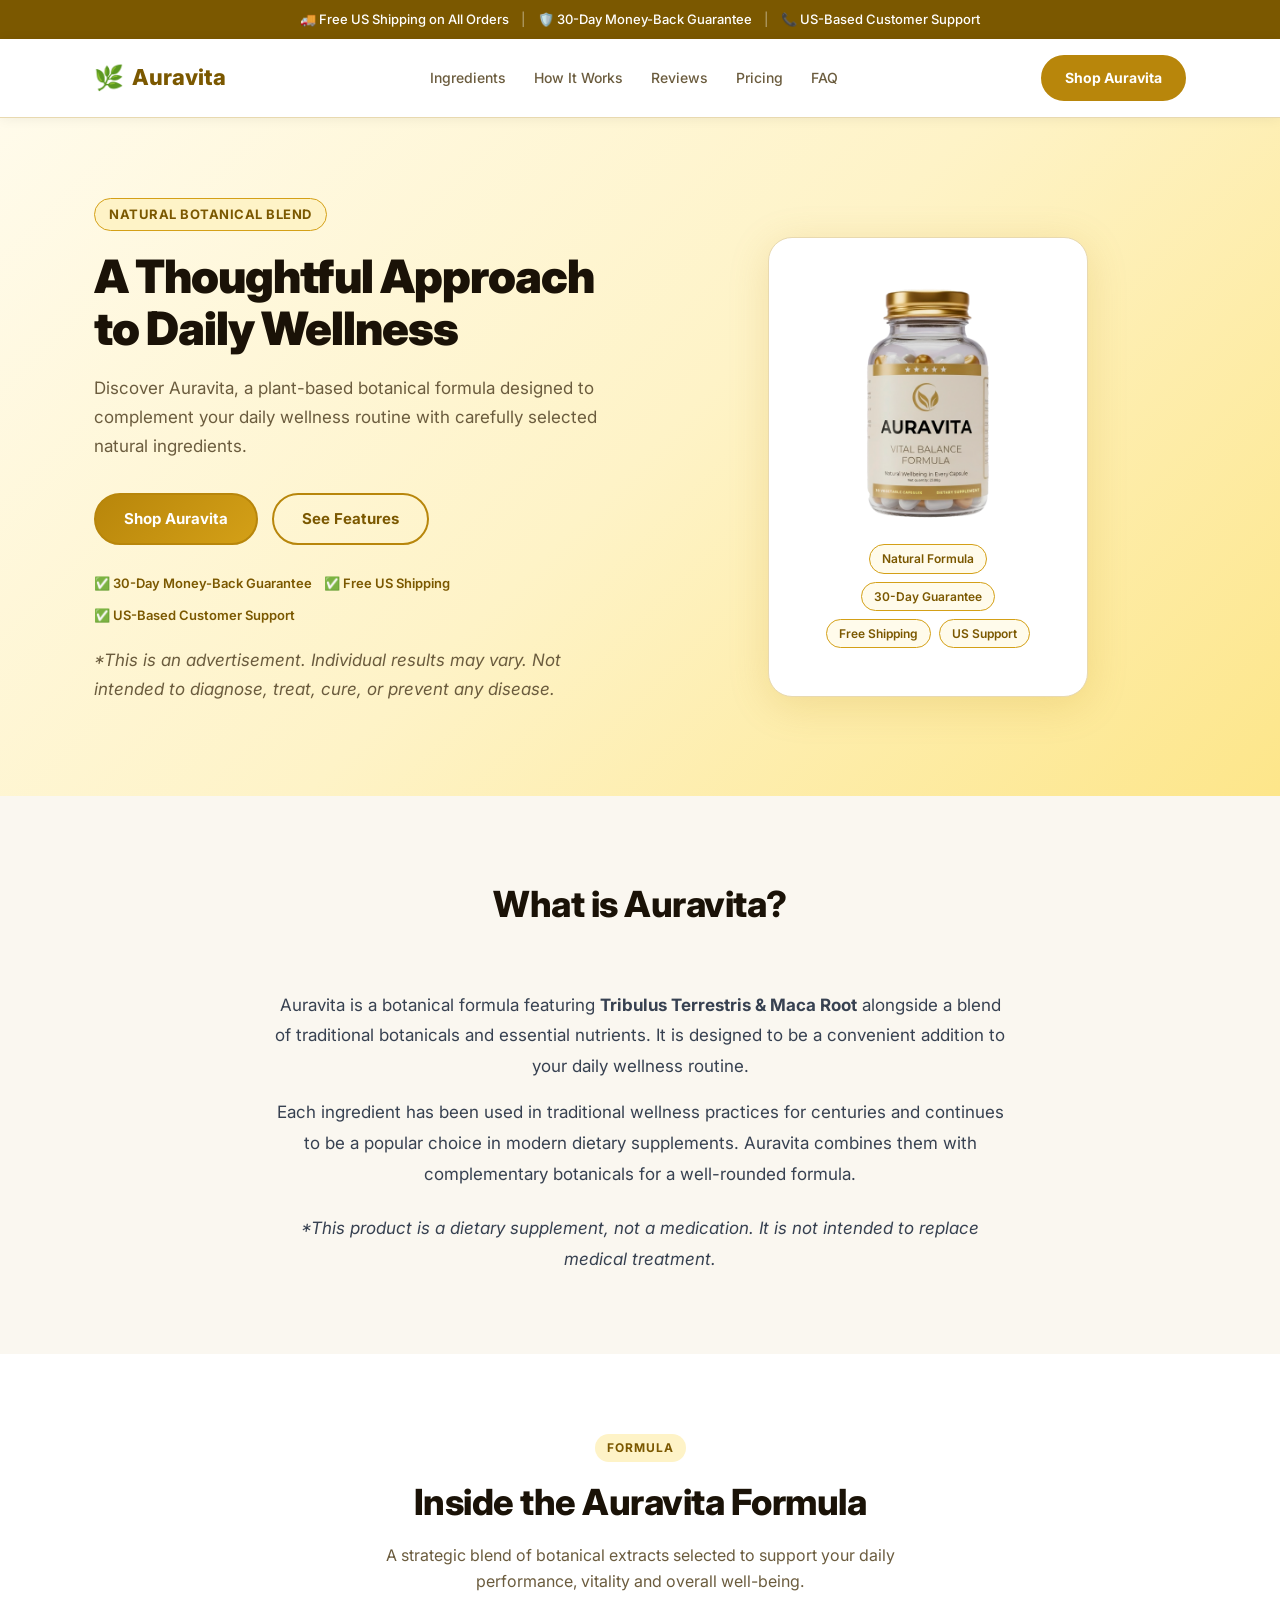
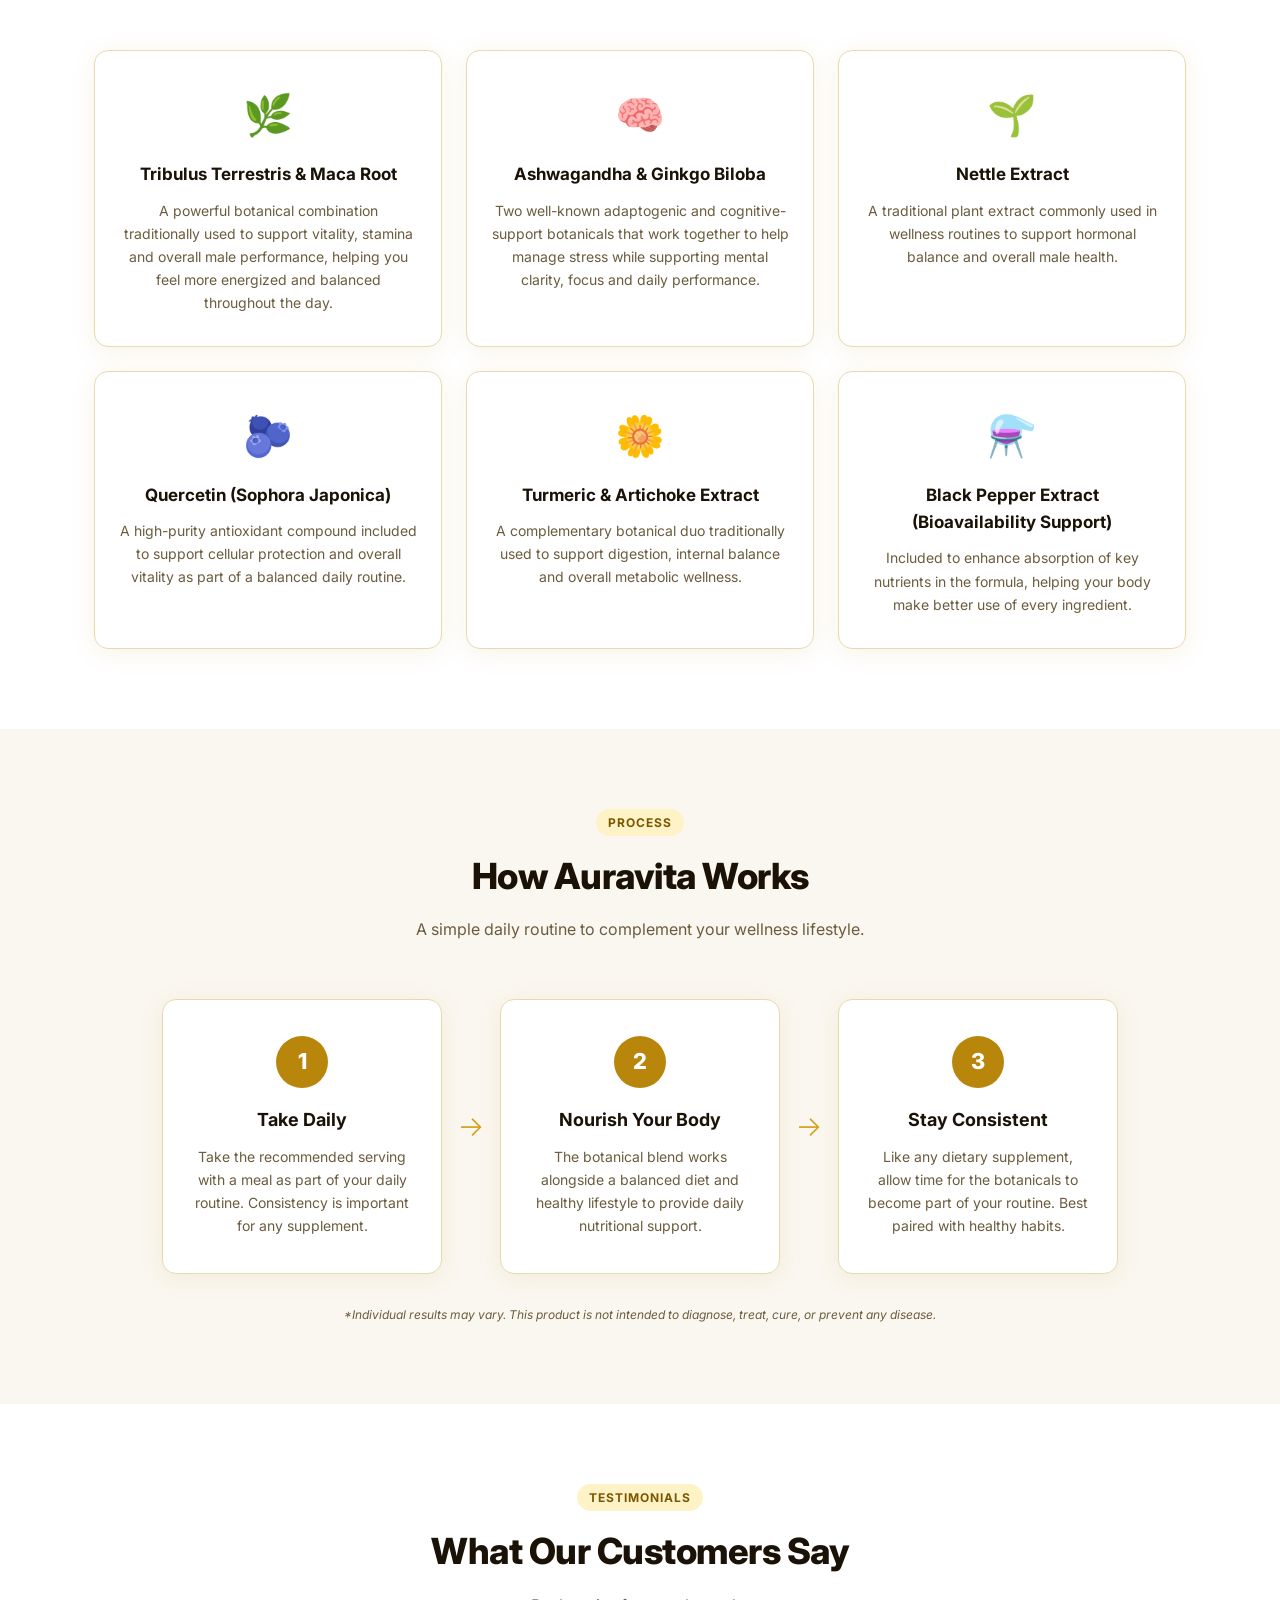
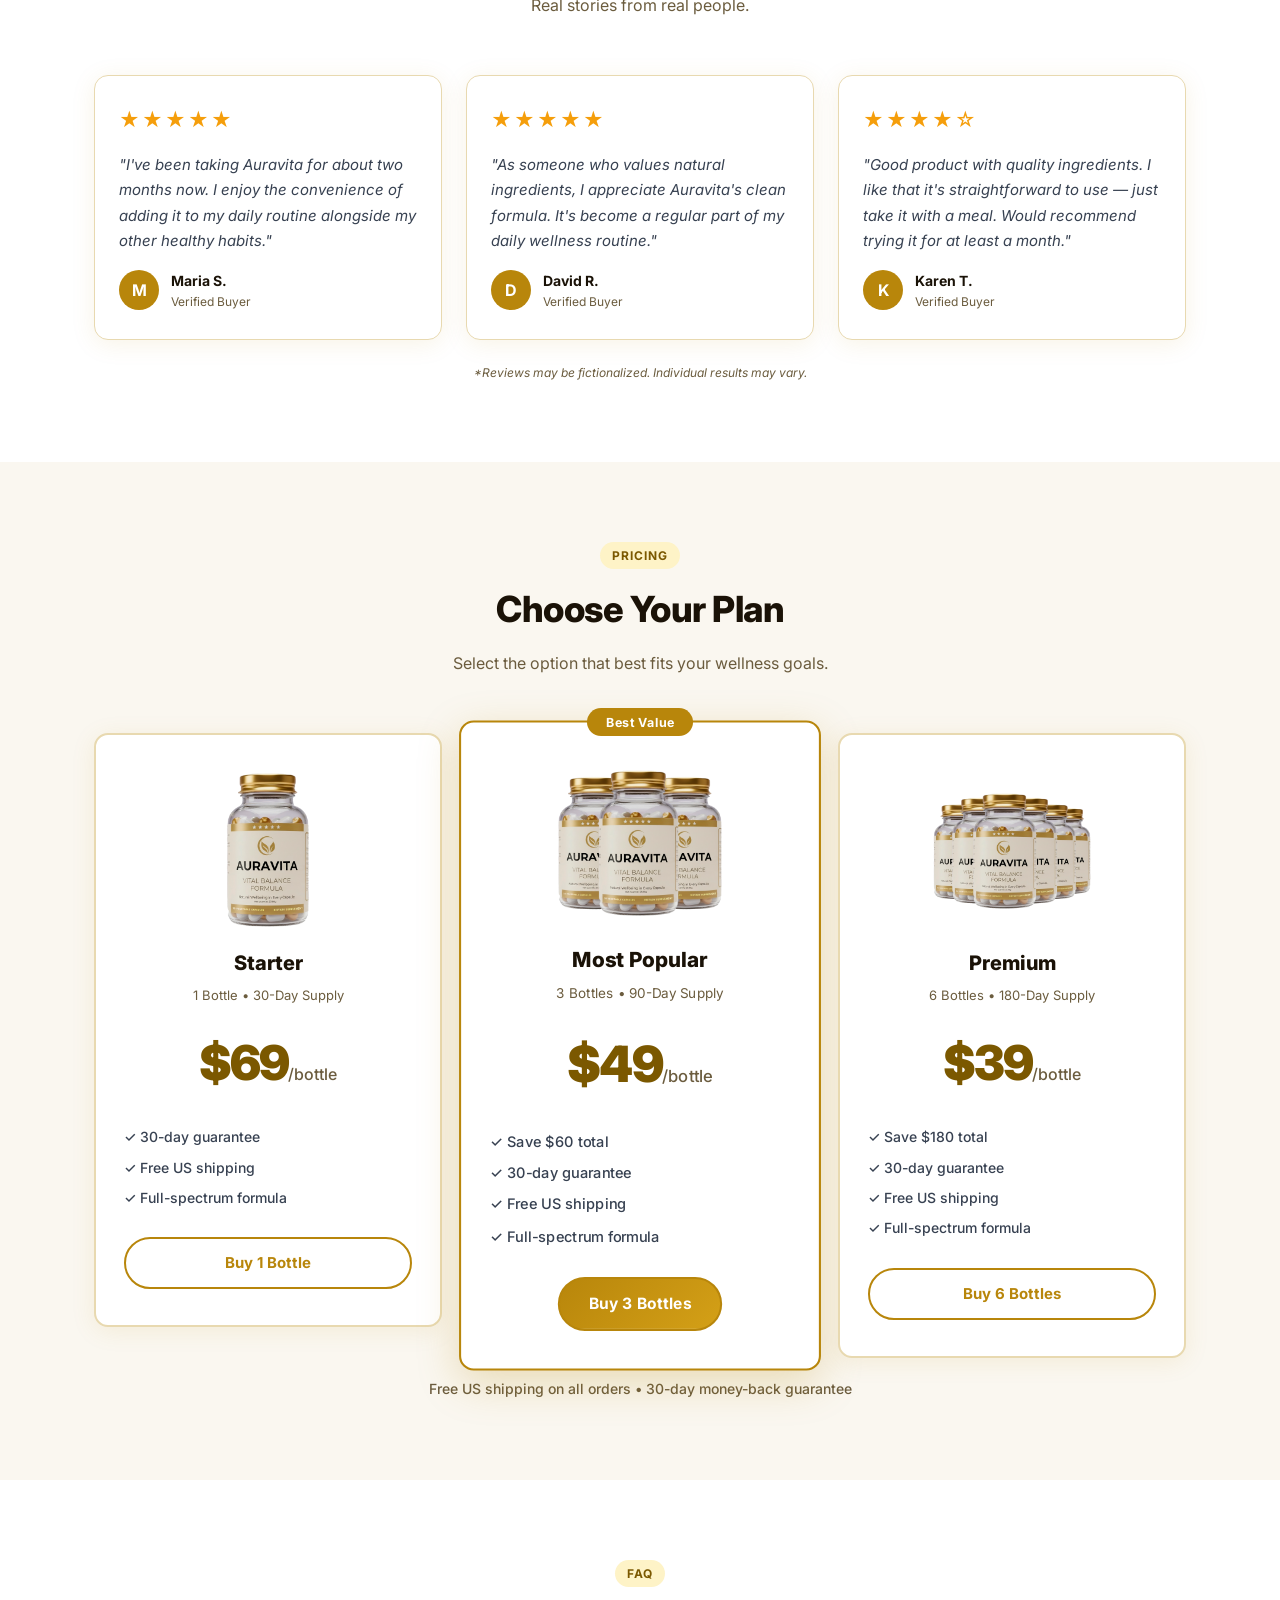
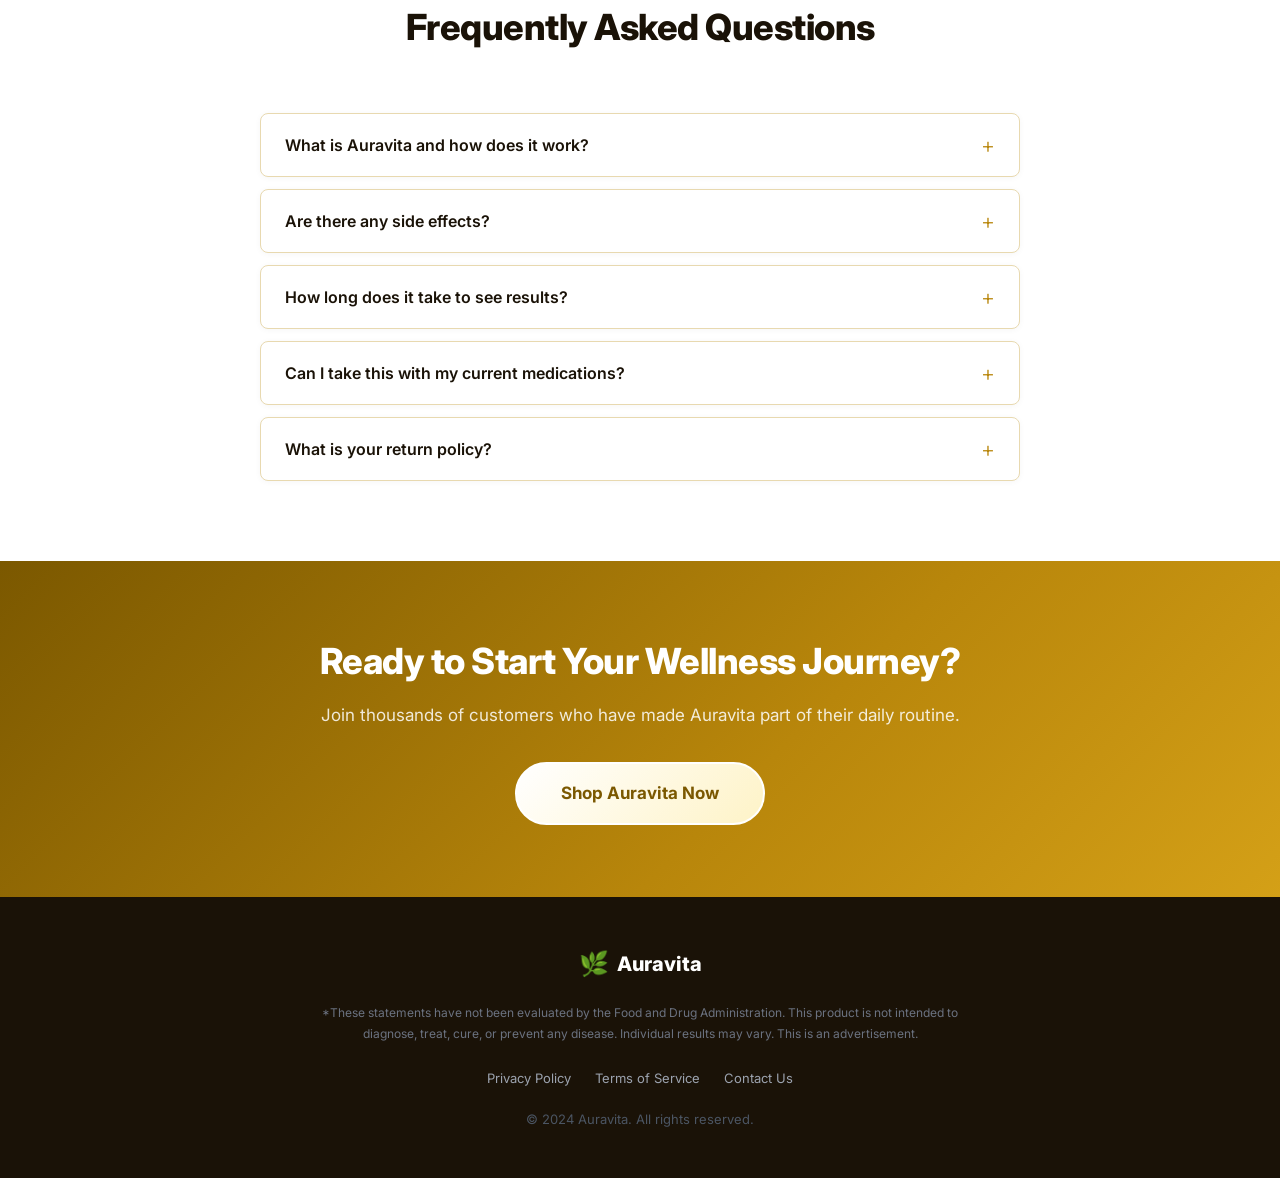
==== index.html @ 7f0d1498 "Add files via upload" ====
<!DOCTYPE html>
<html lang="en">
<head>
  <meta charset="UTF-8" />
  <meta name="viewport" content="width=device-width, initial-scale=1.0" />
  <title>Auravita | Natural Botanical Wellness Blend</title>
  <link rel="stylesheet" href="jellyburn.css" />
  <link rel="preconnect" href="https://fonts.googleapis.com" />
  <link rel="preconnect" href="https://fonts.gstatic.com" crossorigin />
  <link href="https://fonts.googleapis.com/css2?family=Inter:wght@400;500;600;700;800;900&display=swap" rel="stylesheet" />
</head>
<body>

  <!-- TOP BAR -->
  <div class="topbar">
    <span>🚚 Free US Shipping on All Orders</span>
    <span class="sep">|</span>
    <span>🛡️ 30-Day Money-Back Guarantee</span>
    <span class="sep">|</span>
    <span>📞 US-Based Customer Support</span>
  </div>

  <!-- HEADER -->
  <header class="header">
    <div class="container header-inner">
      <div class="logo">
        <span class="logo-icon">🌿</span>
        <span class="logo-text">Auravita</span>
      </div>
      <nav class="nav">
        <a href="#ingredients">Ingredients</a>
        <a href="#how-it-works">How It Works</a>
        <a href="#reviews">Reviews</a>
        <a href="#pricing">Pricing</a>
        <a href="#faq">FAQ</a>
      </nav>
      <a href="https://www.auravita-eu.shop/RVepuAJa8/native1" class="btn btn-header">Shop Auravita</a>
    </div>
  </header>

  <!-- HERO -->
  <section class="hero">
    <div class="container hero-inner">
      <div class="hero-text">
        <span class="badge">Natural Botanical Blend</span>
        <h1>A Thoughtful Approach to Daily Wellness</h1>
        <p>Discover Auravita, a plant-based botanical formula designed to complement your daily wellness routine with carefully selected natural ingredients.</p>
        <div class="hero-buttons">
          <a href="https://www.auravita-eu.shop/RVepuAJa8/native1" class="btn btn-primary">Shop Auravita</a>
          <a href="#ingredients" class="btn btn-outline">See Features</a>
        </div>
        <div class="hero-trust">
          <span>✅ 30-Day Money-Back Guarantee</span>
          <span>✅ Free US Shipping</span>
          <span>✅ US-Based Customer Support</span>
        </div>
        <p class="disclaimer">*This is an advertisement. Individual results may vary. Not intended to diagnose, treat, cure, or prevent any disease.</p>
      </div>
      <div class="hero-image">
        <div class="product-card">
          <img src="1 pote.png" alt="Auravita - Vital Balance Formula" class="product-img" />
          <div class="product-badges">
            <span>Natural Formula</span>
            <span>30-Day Guarantee</span>
            <span>Free Shipping</span>
            <span>US Support</span>
          </div>
        </div>
      </div>
    </div>
  </section>

  <!-- WHAT IS AURAVITA -->
  <section class="what-is section-light">
    <div class="container">
      <div class="section-header">
        <h2>What is Auravita?</h2>
      </div>
      <div class="what-is-content">
        <p>Auravita is a botanical formula featuring <strong>Tribulus Terrestris & Maca Root</strong> alongside a blend of traditional botanicals and essential nutrients. It is designed to be a convenient addition to your daily wellness routine.</p>
        <p>Each ingredient has been used in traditional wellness practices for centuries and continues to be a popular choice in modern dietary supplements. Auravita combines them with complementary botanicals for a well-rounded formula.</p>
        <p class="disclaimer">*This product is a dietary supplement, not a medication. It is not intended to replace medical treatment.</p>
      </div>
    </div>
  </section>

  <!-- INGREDIENTS -->
  <section class="ingredients" id="ingredients">
    <div class="container">
      <div class="section-header">
        <span class="section-tag">Formula</span>
        <h2>Inside the Auravita Formula</h2>
        <p>A strategic blend of botanical extracts selected to support your daily performance, vitality and overall well-being.</p>
      </div>
      <div class="ingredients-grid">
        <div class="ingredient-card">
          <div class="ingredient-icon">🌿</div>
          <h3>Tribulus Terrestris &amp; Maca Root</h3>
          <p>A powerful botanical combination traditionally used to support vitality, stamina and overall male performance, helping you feel more energized and balanced throughout the day.</p>
        </div>
        <div class="ingredient-card">
          <div class="ingredient-icon">🧠</div>
          <h3>Ashwagandha &amp; Ginkgo Biloba</h3>
          <p>Two well-known adaptogenic and cognitive-support botanicals that work together to help manage stress while supporting mental clarity, focus and daily performance.</p>
        </div>
        <div class="ingredient-card">
          <div class="ingredient-icon">🌱</div>
          <h3>Nettle Extract</h3>
          <p>A traditional plant extract commonly used in wellness routines to support hormonal balance and overall male health.</p>
        </div>
        <div class="ingredient-card">
          <div class="ingredient-icon">🫐</div>
          <h3>Quercetin (Sophora Japonica)</h3>
          <p>A high-purity antioxidant compound included to support cellular protection and overall vitality as part of a balanced daily routine.</p>
        </div>
        <div class="ingredient-card">
          <div class="ingredient-icon">🌼</div>
          <h3>Turmeric &amp; Artichoke Extract</h3>
          <p>A complementary botanical duo traditionally used to support digestion, internal balance and overall metabolic wellness.</p>
        </div>
        <div class="ingredient-card">
          <div class="ingredient-icon">⚗️</div>
          <h3>Black Pepper Extract (Bioavailability Support)</h3>
          <p>Included to enhance absorption of key nutrients in the formula, helping your body make better use of every ingredient.</p>
        </div>
      </div>
    </div>
  </section>

  <!-- HOW IT WORKS -->
  <section class="how-it-works section-light" id="how-it-works">
    <div class="container">
      <div class="section-header">
        <span class="section-tag">Process</span>
        <h2>How Auravita Works</h2>
        <p>A simple daily routine to complement your wellness lifestyle.</p>
      </div>
      <div class="steps">
        <div class="step">
          <div class="step-number">1</div>
          <h3>Take Daily</h3>
          <p>Take the recommended serving with a meal as part of your daily routine. Consistency is important for any supplement.</p>
        </div>
        <div class="step-arrow">→</div>
        <div class="step">
          <div class="step-number">2</div>
          <h3>Nourish Your Body</h3>
          <p>The botanical blend works alongside a balanced diet and healthy lifestyle to provide daily nutritional support.</p>
        </div>
        <div class="step-arrow">→</div>
        <div class="step">
          <div class="step-number">3</div>
          <h3>Stay Consistent</h3>
          <p>Like any dietary supplement, allow time for the botanicals to become part of your routine. Best paired with healthy habits.</p>
        </div>
      </div>
      <p class="disclaimer center">*Individual results may vary. This product is not intended to diagnose, treat, cure, or prevent any disease.</p>
    </div>
  </section>

  <!-- REVIEWS -->
  <section class="reviews" id="reviews">
    <div class="container">
      <div class="section-header">
        <span class="section-tag">Testimonials</span>
        <h2>What Our Customers Say</h2>
        <p>Real stories from real people.</p>
      </div>
      <div class="reviews-grid">
        <div class="review-card">
          <div class="stars">★★★★★</div>
          <p>"I've been taking Auravita for about two months now. I enjoy the convenience of adding it to my daily routine alongside my other healthy habits."</p>
          <div class="reviewer">
            <div class="reviewer-avatar">M</div>
            <div>
              <strong>Maria S.</strong>
              <span>Verified Buyer</span>
            </div>
          </div>
        </div>
        <div class="review-card">
          <div class="stars">★★★★★</div>
          <p>"As someone who values natural ingredients, I appreciate Auravita's clean formula. It's become a regular part of my daily wellness routine."</p>
          <div class="reviewer">
            <div class="reviewer-avatar">D</div>
            <div>
              <strong>David R.</strong>
              <span>Verified Buyer</span>
            </div>
          </div>
        </div>
        <div class="review-card">
          <div class="stars">★★★★☆</div>
          <p>"Good product with quality ingredients. I like that it's straightforward to use — just take it with a meal. Would recommend trying it for at least a month."</p>
          <div class="reviewer">
            <div class="reviewer-avatar">K</div>
            <div>
              <strong>Karen T.</strong>
              <span>Verified Buyer</span>
            </div>
          </div>
        </div>
      </div>
      <p class="disclaimer center">*Reviews may be fictionalized. Individual results may vary.</p>
    </div>
  </section>

  <!-- PRICING -->
  <section class="pricing section-light" id="pricing">
    <div class="container">
      <div class="section-header">
        <span class="section-tag">Pricing</span>
        <h2>Choose Your Plan</h2>
        <p>Select the option that best fits your wellness goals.</p>
      </div>
      <div class="pricing-grid">
        <!-- Starter -->
        <div class="price-card">
          <img src="1 pote.png" alt="Auravita 1 Bottle" class="price-img" />
          <h3>Starter</h3>
          <p class="price-sub">1 Bottle • 30-Day Supply</p>
          <div class="price-amount"><span class="price-value">$69</span><span class="price-per">/bottle</span></div>
          <ul class="price-features">
            <li>✓ 30-day guarantee</li>
            <li>✓ Free US shipping</li>
            <li>✓ Full-spectrum formula</li>
          </ul>
          <a href="https://www.auravita-eu.shop/RVepuAJa8/native1" class="btn btn-outline-green">Buy 1 Bottle</a>
        </div>

        <!-- Most Popular -->
        <div class="price-card popular">
          <div class="popular-badge">Best Value</div>
          <img src="3 potes.png" alt="Auravita 3 Bottles" class="price-img" />
          <h3>Most Popular</h3>
          <p class="price-sub">3 Bottles • 90-Day Supply</p>
          <div class="price-amount"><span class="price-value">$49</span><span class="price-per">/bottle</span></div>
          <ul class="price-features">
            <li>✓ Save $60 total</li>
            <li>✓ 30-day guarantee</li>
            <li>✓ Free US shipping</li>
            <li>✓ Full-spectrum formula</li>
          </ul>
          <a href="https://www.auravita-eu.shop/RVepuAJa8/native3" class="btn btn-primary">Buy 3 Bottles</a>
        </div>

        <!-- Premium -->
        <div class="price-card">
          <img src="6 potes.png" alt="Auravita 6 Bottles" class="price-img" />
          <h3>Premium</h3>
          <p class="price-sub">6 Bottles • 180-Day Supply</p>
          <div class="price-amount"><span class="price-value">$39</span><span class="price-per">/bottle</span></div>
          <ul class="price-features">
            <li>✓ Save $180 total</li>
            <li>✓ 30-day guarantee</li>
            <li>✓ Free US shipping</li>
            <li>✓ Full-spectrum formula</li>
          </ul>
          <a href="https://www.auravita-eu.shop/RVepuAJa8/native5" class="btn btn-outline-green">Buy 6 Bottles</a>
        </div>
      </div>
      <p class="pricing-note">Free US shipping on all orders • 30-day money-back guarantee</p>
    </div>
  </section>

  <!-- FAQ -->
  <section class="faq" id="faq">
    <div class="container">
      <div class="section-header">
        <span class="section-tag">FAQ</span>
        <h2>Frequently Asked Questions</h2>
      </div>
      <div class="faq-list">
        <div class="faq-item">
          <button class="faq-question" onclick="toggleFaq(this)">
            What is Auravita and how does it work?
            <span class="faq-icon">+</span>
          </button>
          <div class="faq-answer">
            <p>Auravita is a dietary supplement featuring Tribulus Terrestris, Maca Root and a blend of traditional botanicals and essential nutrients. It is designed to be a convenient addition to your daily wellness routine.</p>
          </div>
        </div>
        <div class="faq-item">
          <button class="faq-question" onclick="toggleFaq(this)">
            Are there any side effects?
            <span class="faq-icon">+</span>
          </button>
          <div class="faq-answer">
            <p>The ingredients in Auravita are generally well-tolerated. However, individual reactions may vary. If you experience any adverse effects, discontinue use and consult a healthcare professional. Always consult your doctor before starting any new supplement.</p>
          </div>
        </div>
        <div class="faq-item">
          <button class="faq-question" onclick="toggleFaq(this)">
            How long does it take to see results?
            <span class="faq-icon">+</span>
          </button>
          <div class="faq-answer">
            <p>Individual experiences vary. Some users notice changes within a few weeks, while others may take longer. For best results, we recommend consistent use for at least 60-90 days. Results are not guaranteed.</p>
          </div>
        </div>
        <div class="faq-item">
          <button class="faq-question" onclick="toggleFaq(this)">
            Can I take this with my current medications?
            <span class="faq-icon">+</span>
          </button>
          <div class="faq-answer">
            <p>We strongly recommend consulting with your physician or pharmacist before combining any supplement with prescription medications, especially if you have existing health conditions.</p>
          </div>
        </div>
        <div class="faq-item">
          <button class="faq-question" onclick="toggleFaq(this)">
            What is your return policy?
            <span class="faq-icon">+</span>
          </button>
          <div class="faq-answer">
            <p>We offer a 30-day money-back guarantee for orders placed in the US. If you're not satisfied with your purchase, contact our customer support team for a full refund.</p>
          </div>
        </div>
      </div>
    </div>
  </section>

  <!-- FOOTER CTA -->
  <section class="footer-cta">
    <div class="container">
      <h2>Ready to Start Your Wellness Journey?</h2>
      <p>Join thousands of customers who have made Auravita part of their daily routine.</p>
      <a href="https://www.auravita-eu.shop/RVepuAJa8/native1" class="btn btn-primary btn-large">Shop Auravita Now</a>
    </div>
  </section>

  <!-- FOOTER -->
  <footer class="footer">
    <div class="container">
      <div class="footer-logo">
        <span class="logo-icon">🌿</span>
        <span class="logo-text">Auravita</span>
      </div>
      <p class="footer-disclaimer">
        *These statements have not been evaluated by the Food and Drug Administration. This product is not intended to diagnose, treat, cure, or prevent any disease. Individual results may vary. This is an advertisement.
      </p>
      <div class="footer-links">
        <a href="#">Privacy Policy</a>
        <a href="#">Terms of Service</a>
        <a href="#">Contact Us</a>
      </div>
      <p class="footer-copy">© 2024 Auravita. All rights reserved.</p>
    </div>
  </footer>

  <script>
    function toggleFaq(btn) {
      const item = btn.parentElement;
      const answer = item.querySelector('.faq-answer');
      const icon = btn.querySelector('.faq-icon');
      const isOpen = item.classList.contains('open');

      document.querySelectorAll('.faq-item.open').forEach(el => {
        el.classList.remove('open');
        el.querySelector('.faq-answer').style.maxHeight = null;
        el.querySelector('.faq-icon').textContent = '+';
      });

      if (!isOpen) {
        item.classList.add('open');
        answer.style.maxHeight = answer.scrollHeight + 'px';
        icon.textContent = '−';
      }
    }

    // Smooth scroll para links internos
    document.querySelectorAll('a[href^="#"]').forEach(a => {
      a.addEventListener('click', e => {
        e.preventDefault();
        const target = document.querySelector(a.getAttribute('href'));
        if (target) target.scrollIntoView({ behavior: 'smooth', block: 'start' });
      });
    });
  </script>
</body>
</html>
---- jellyburn.css ----
/* ===== RESET & BASE ===== */
*, *::before, *::after {
    margin: 0;
    padding: 0;
    box-sizing: border-box;
  }
  
  :root {
    --green: #B8860B;
    --green-light: #D4A017;
    --green-dark: #7B5800;
    --green-bg: #FFFBEB;
    --green-bg2: #FEF3C7;
    --text: #1a1207;
    --text-muted: #6b5c3e;
    --white: #ffffff;
    --border: #e8d9b0;
    --shadow: 0 4px 24px rgba(184,134,11,0.10);
    --shadow-lg: 0 8px 40px rgba(184,134,11,0.18);
    --radius: 14px;
    --radius-sm: 8px;
    --font: 'Inter', -apple-system, BlinkMacSystemFont, 'Segoe UI', sans-serif;
  }
  
  html { scroll-behavior: smooth; }
  
  body {
    font-family: var(--font);
    color: var(--text);
    background: var(--white);
    line-height: 1.6;
    font-size: 16px;
  }
  
  a { text-decoration: none; color: inherit; }
  ul { list-style: none; }
  img { max-width: 100%; display: block; }
  
  .container {
    max-width: 1140px;
    margin: 0 auto;
    padding: 0 24px;
  }
  
  /* ===== TOP BAR ===== */
  .topbar {
    background: var(--green-dark);
    color: #fff;
    text-align: center;
    font-size: 13px;
    font-weight: 500;
    padding: 9px 16px;
    display: flex;
    justify-content: center;
    align-items: center;
    gap: 12px;
    flex-wrap: wrap;
  }
  
  .topbar .sep {
    opacity: 0.4;
  }
  
  /* ===== HEADER ===== */
  .header {
    background: #fff;
    border-bottom: 1px solid var(--border);
    position: sticky;
    top: 0;
    z-index: 100;
    box-shadow: 0 1px 12px rgba(0,0,0,0.06);
  }
  
  .header-inner {
    display: flex;
    align-items: center;
    justify-content: space-between;
    gap: 24px;
    padding-top: 16px;
    padding-bottom: 16px;
  }
  
  .logo {
    display: flex;
    align-items: center;
    gap: 8px;
    font-size: 22px;
    font-weight: 800;
    color: var(--green-dark);
    white-space: nowrap;
  }
  
  .logo-icon { font-size: 24px; }
  
  .nav {
    display: flex;
    gap: 28px;
    font-size: 14px;
    font-weight: 500;
    color: var(--text-muted);
  }
  
  .nav a:hover { color: var(--green); }
  
  /* ===== BUTTONS ===== */
  .btn {
    display: inline-block;
    padding: 12px 28px;
    border-radius: 50px;
    font-weight: 700;
    font-size: 15px;
    cursor: pointer;
    transition: all 0.2s ease;
    border: 2px solid transparent;
    white-space: nowrap;
  }
  
  .btn-primary {
    background: linear-gradient(135deg, #B8860B, #D4A017);
    color: #fff;
    border-color: #B8860B;
  }
  
  .btn-primary:hover {
    background: linear-gradient(135deg, #7B5800, #B8860B);
    border-color: #7B5800;
    transform: translateY(-1px);
    box-shadow: 0 6px 20px rgba(184,134,11,0.45);
  }
  
  .btn-outline {
    background: transparent;
    color: var(--green-dark);
    border-color: var(--green);
  }
  
  .btn-outline:hover {
    background: var(--green-bg);
  }
  
  .btn-outline-green {
    background: transparent;
    color: var(--green);
    border-color: var(--green);
    width: 100%;
    text-align: center;
  }
  
  .btn-outline-green:hover {
    background: var(--green-bg);
  }
  
  .btn-header {
    background: var(--green);
    color: #fff;
    border-color: var(--green);
    padding: 10px 22px;
    font-size: 14px;
  }
  
  .btn-header:hover {
    background: var(--green-dark);
    border-color: var(--green-dark);
  }
  
  .btn-large {
    padding: 16px 44px;
    font-size: 17px;
  }
  
  /* ===== HERO ===== */
  .hero {
    background: linear-gradient(135deg, #fffbeb 0%, #fef3c7 50%, #fde68a 100%);
    padding: 80px 0 60px;
  }
  
  .hero-inner {
    display: grid;
    grid-template-columns: 1fr 1fr;
    gap: 60px;
    align-items: center;
  }
  
  .badge {
    display: inline-block;
    background: var(--green-bg2);
    color: var(--green-dark);
    font-size: 13px;
    font-weight: 700;
    padding: 5px 14px;
    border-radius: 50px;
    border: 1px solid #D4A017;
    margin-bottom: 20px;
    letter-spacing: 0.5px;
    text-transform: uppercase;
  }
  
  .hero-text h1 {
    font-size: 46px;
    font-weight: 900;
    line-height: 1.12;
    color: var(--text);
    margin-bottom: 20px;
    letter-spacing: -1px;
  }
  
  .hero-text > p {
    font-size: 17px;
    color: var(--text-muted);
    margin-bottom: 32px;
    line-height: 1.7;
  }
  
  .hero-buttons {
    display: flex;
    gap: 14px;
    flex-wrap: wrap;
    margin-bottom: 28px;
  }
  
  .hero-trust {
    display: flex;
    flex-wrap: wrap;
    gap: 12px;
    font-size: 13px;
    font-weight: 600;
    color: var(--green-dark);
    margin-bottom: 20px;
  }
  
  .hero-image {
    display: flex;
    justify-content: center;
    align-items: center;
  }
  
  .product-card {
    background: #fff;
    border-radius: 24px;
    box-shadow: var(--shadow-lg);
    padding: 48px 40px;
    text-align: center;
    border: 1px solid var(--border);
    max-width: 320px;
    width: 100%;
  }
  
  .product-icon {
    font-size: 80px;
    margin-bottom: 16px;
  }
  
  .product-label {
    font-size: 26px;
    font-weight: 900;
    color: var(--green-dark);
    margin-bottom: 6px;
  }
  
  .product-sublabel {
    font-size: 14px;
    color: var(--text-muted);
    margin-bottom: 24px;
  }
  
  .product-badges {
    display: flex;
    flex-wrap: wrap;
    gap: 8px;
    justify-content: center;
  }
  
  .product-badges span {
    background: var(--green-bg);
    color: var(--green-dark);
    font-size: 12px;
    font-weight: 600;
    padding: 4px 12px;
    border-radius: 50px;
    border: 1px solid #D4A017;
  }

  /* ===== PRODUCT IMAGE (HERO) ===== */
  .product-img {
    width: 100%;
    max-width: 260px;
    height: auto;
    object-fit: contain;
    margin: 0 auto 20px;
    display: block;
  }

  /* ===== PRICE CARD IMAGE ===== */
  .price-img {
    width: 100%;
    max-width: 160px;
    height: 160px;
    object-fit: contain;
    margin: 0 auto 16px;
    display: block;
  }
  
  /* ===== SECTIONS COMMON ===== */
  section { padding: 80px 0; }
  
  .section-light { background: #faf7f0; }
  
  .section-header {
    text-align: center;
    margin-bottom: 56px;
  }
  
  .section-tag {
    display: inline-block;
    background: var(--green-bg2);
    color: var(--green-dark);
    font-size: 12px;
    font-weight: 700;
    padding: 4px 12px;
    border-radius: 50px;
    letter-spacing: 1px;
    text-transform: uppercase;
    margin-bottom: 12px;
  }
  
  .section-header h2 {
    font-size: 36px;
    font-weight: 800;
    color: var(--text);
    margin-bottom: 12px;
    letter-spacing: -0.5px;
  }
  
  .section-header p {
    font-size: 16px;
    color: var(--text-muted);
    max-width: 540px;
    margin: 0 auto;
  }
  
  /* ===== WHAT IS ===== */
  .what-is-content {
    max-width: 740px;
    margin: 0 auto;
    text-align: center;
    display: flex;
    flex-direction: column;
    gap: 16px;
  }
  
  .what-is-content p {
    font-size: 17px;
    color: #374151;
    line-height: 1.8;
  }
  
  /* ===== INGREDIENTS ===== */
  .ingredients-grid {
    display: grid;
    grid-template-columns: repeat(3, 1fr);
    gap: 24px;
  }
  
  .ingredient-card {
    background: #fff;
    border-radius: var(--radius);
    border: 1px solid var(--border);
    padding: 32px 24px;
    text-align: center;
    transition: all 0.25s ease;
    box-shadow: var(--shadow);
  }
  
  .ingredient-card:hover {
    transform: translateY(-4px);
    box-shadow: var(--shadow-lg);
    border-color: #D4A017;
  }
  
  .ingredient-icon {
    font-size: 40px;
    margin-bottom: 14px;
  }
  
  .ingredient-card h3 {
    font-size: 17px;
    font-weight: 700;
    color: var(--text);
    margin-bottom: 10px;
  }
  
  .ingredient-card p {
    font-size: 14px;
    color: var(--text-muted);
    line-height: 1.65;
  }
  
  /* ===== HOW IT WORKS ===== */
  .steps {
    display: flex;
    align-items: flex-start;
    justify-content: center;
    gap: 16px;
    flex-wrap: wrap;
    margin-bottom: 32px;
  }
  
  .step {
    background: #fff;
    border-radius: var(--radius);
    border: 1px solid var(--border);
    padding: 36px 28px;
    text-align: center;
    max-width: 280px;
    flex: 1;
    min-width: 220px;
    box-shadow: var(--shadow);
  }
  
  .step-number {
    width: 52px;
    height: 52px;
    background: var(--green);
    color: #fff;
    font-size: 22px;
    font-weight: 800;
    border-radius: 50%;
    display: flex;
    align-items: center;
    justify-content: center;
    margin: 0 auto 18px;
  }
  
  .step h3 {
    font-size: 18px;
    font-weight: 700;
    margin-bottom: 10px;
    color: var(--text);
  }
  
  .step p {
    font-size: 14px;
    color: var(--text-muted);
    line-height: 1.65;
  }
  
  .step-arrow {
    font-size: 28px;
    color: var(--green-light);
    align-self: center;
    font-weight: 300;
    margin-top: -20px;
  }
  
  /* ===== REVIEWS ===== */
  .reviews-grid {
    display: grid;
    grid-template-columns: repeat(3, 1fr);
    gap: 24px;
    margin-bottom: 24px;
  }
  
  .review-card {
    background: #fff;
    border-radius: var(--radius);
    border: 1px solid var(--border);
    padding: 28px 24px;
    box-shadow: var(--shadow);
    display: flex;
    flex-direction: column;
    gap: 16px;
  }
  
  .stars {
    font-size: 20px;
    color: #f59e0b;
    letter-spacing: 2px;
  }
  
  .review-card p {
    font-size: 15px;
    color: #374151;
    line-height: 1.7;
    flex: 1;
    font-style: italic;
  }
  
  .reviewer {
    display: flex;
    align-items: center;
    gap: 12px;
  }
  
  .reviewer-avatar {
    width: 40px;
    height: 40px;
    background: var(--green);
    color: #fff;
    border-radius: 50%;
    display: flex;
    align-items: center;
    justify-content: center;
    font-weight: 700;
    font-size: 16px;
    flex-shrink: 0;
  }
  
  .reviewer div {
    display: flex;
    flex-direction: column;
  }
  
  .reviewer strong {
    font-size: 14px;
    color: var(--text);
  }
  
  .reviewer span {
    font-size: 12px;
    color: var(--text-muted);
  }
  
  /* ===== PRICING ===== */
  .pricing-grid {
    display: grid;
    grid-template-columns: repeat(3, 1fr);
    gap: 24px;
    align-items: start;
    margin-bottom: 20px;
  }
  
  .price-card {
    background: #fff;
    border-radius: var(--radius);
    border: 2px solid var(--border);
    padding: 36px 28px;
    text-align: center;
    position: relative;
    transition: all 0.25s ease;
    box-shadow: var(--shadow);
  }
  
  .price-card:hover {
    transform: translateY(-4px);
    box-shadow: var(--shadow-lg);
  }
  
  .price-card.popular {
    border-color: var(--green);
    transform: scale(1.04);
    box-shadow: 0 12px 40px rgba(184,134,11,0.25);
  }
  
  .price-card.popular:hover {
    transform: scale(1.04) translateY(-4px);
  }
  
  .popular-badge {
    position: absolute;
    top: -14px;
    left: 50%;
    transform: translateX(-50%);
    background: var(--green);
    color: #fff;
    font-size: 12px;
    font-weight: 700;
    padding: 4px 18px;
    border-radius: 50px;
    letter-spacing: 0.5px;
    white-space: nowrap;
  }
  
  .price-card h3 {
    font-size: 20px;
    font-weight: 800;
    color: var(--text);
    margin-bottom: 6px;
  }
  
  .price-sub {
    font-size: 13px;
    color: var(--text-muted);
    margin-bottom: 20px;
  }
  
  .price-amount {
    margin-bottom: 24px;
  }
  
  .price-value {
    font-size: 48px;
    font-weight: 900;
    color: var(--green-dark);
    letter-spacing: -2px;
  }
  
  .price-per {
    font-size: 16px;
    color: var(--text-muted);
    font-weight: 500;
  }
  
  .price-features {
    text-align: left;
    margin-bottom: 28px;
    display: flex;
    flex-direction: column;
    gap: 8px;
  }
  
  .price-features li {
    font-size: 14px;
    color: #374151;
    font-weight: 500;
  }
  
  .pricing-note {
    text-align: center;
    font-size: 14px;
    color: var(--text-muted);
    font-weight: 500;
    margin-top: 8px;
  }
  
  /* ===== FAQ ===== */
  .faq-list {
    max-width: 760px;
    margin: 0 auto;
    display: flex;
    flex-direction: column;
    gap: 12px;
  }
  
  .faq-item {
    background: #fff;
    border: 1px solid var(--border);
    border-radius: var(--radius-sm);
    overflow: hidden;
    box-shadow: 0 1px 6px rgba(0,0,0,0.04);
  }
  
  .faq-question {
    width: 100%;
    background: none;
    border: none;
    padding: 20px 24px;
    text-align: left;
    font-size: 16px;
    font-weight: 600;
    color: var(--text);
    cursor: pointer;
    display: flex;
    justify-content: space-between;
    align-items: center;
    gap: 16px;
    transition: background 0.15s;
    font-family: var(--font);
  }
  
  .faq-question:hover { background: var(--green-bg); }
  
  .faq-item.open .faq-question { background: var(--green-bg); color: var(--green-dark); }
  
  .faq-icon {
    font-size: 22px;
    font-weight: 300;
    color: var(--green);
    flex-shrink: 0;
    line-height: 1;
  }
  
  .faq-answer {
    max-height: 0;
    overflow: hidden;
    transition: max-height 0.35s ease;
  }
  
  .faq-answer p {
    padding: 0 24px 20px;
    font-size: 15px;
    color: #374151;
    line-height: 1.75;
  }
  
  /* ===== FOOTER CTA ===== */
  .footer-cta {
    background: linear-gradient(135deg, #7B5800 0%, #B8860B 60%, #D4A017 100%);
    padding: 72px 0;
    text-align: center;
    color: #fff;
  }
  
  .footer-cta h2 {
    font-size: 36px;
    font-weight: 800;
    margin-bottom: 12px;
    letter-spacing: -0.5px;
  }
  
  .footer-cta p {
    font-size: 17px;
    opacity: 0.85;
    margin-bottom: 32px;
  }
  
  .footer-cta .btn-primary {
    background: #fff;
    color: var(--green-dark);
    border-color: #fff;
    background: linear-gradient(135deg, #fff 0%, #FEF3C7 100%);
  }
  
  .footer-cta .btn-primary:hover {
    background: linear-gradient(135deg, #FEF3C7 0%, #fde68a 100%);
    border-color: #fde68a;
    box-shadow: 0 6px 24px rgba(0,0,0,0.2);
  }
  
  /* ===== FOOTER ===== */
  .footer {
    background: #1a1207;
    color: #9ca3af;
    padding: 48px 0;
    text-align: center;
  }
  
  .footer-logo {
    display: flex;
    align-items: center;
    justify-content: center;
    gap: 8px;
    font-size: 20px;
    font-weight: 800;
    color: #fff;
    margin-bottom: 20px;
  }
  
  .footer-disclaimer {
    font-size: 12px;
    line-height: 1.7;
    max-width: 680px;
    margin: 0 auto 24px;
    color: #6b7280;
  }
  
  .footer-links {
    display: flex;
    justify-content: center;
    gap: 24px;
    margin-bottom: 20px;
  }
  
  .footer-links a {
    font-size: 13px;
    color: #9ca3af;
    transition: color 0.15s;
  }
  
  .footer-links a:hover { color: #fff; }
  
  .footer-copy {
    font-size: 13px;
    color: #4b5563;
  }
  
  /* ===== DISCLAIMER ===== */
  .disclaimer {
    font-size: 12px;
    color: var(--text-muted);
    font-style: italic;
    line-height: 1.5;
    margin-top: 8px;
  }
  
  .disclaimer.center { text-align: center; }
  
  /* ===== RESPONSIVE ===== */
  @media (max-width: 1024px) {
    .hero-text h1 { font-size: 38px; }
    .ingredients-grid { grid-template-columns: repeat(2, 1fr); }
    .pricing-grid { grid-template-columns: repeat(3, 1fr); gap: 16px; }
    .price-card { padding: 28px 20px; }
  }
  
  @media (max-width: 768px) {
    .nav { display: none; }
    .btn-header { display: none; }
  
    .hero { padding: 48px 0 40px; }
    .hero-inner { grid-template-columns: 1fr; gap: 40px; text-align: center; }
    .hero-text h1 { font-size: 30px; }
    .hero-text > p { font-size: 15px; }
    .hero-buttons { justify-content: center; }
    .hero-trust { justify-content: center; font-size: 12px; }
    .hero-image { order: -1; }
    .product-card { padding: 32px 24px; max-width: 260px; }
  
    section { padding: 56px 0; }
    .section-header h2 { font-size: 28px; }
  
    .ingredients-grid { grid-template-columns: repeat(2, 1fr); gap: 16px; }
  
    .steps { gap: 12px; }
    .step-arrow { display: none; }
  
    .reviews-grid { grid-template-columns: 1fr; }
  
    .pricing-grid {
      grid-template-columns: 1fr;
      max-width: 380px;
      margin: 0 auto;
    }
    .price-card.popular { transform: none; }
    .price-card.popular:hover { transform: translateY(-4px); }
  
    .topbar { font-size: 11px; gap: 6px; }
    .topbar .sep { display: none; }
  
    .footer-cta h2 { font-size: 26px; }
  }
  
  @media (max-width: 480px) {
    .hero-text h1 { font-size: 26px; }
    .ingredients-grid { grid-template-columns: 1fr; }
    .section-header h2 { font-size: 24px; }
    .faq-question { font-size: 14px; padding: 16px 18px; }
    .faq-answer p { padding: 0 18px 16px; font-size: 14px; }
  }
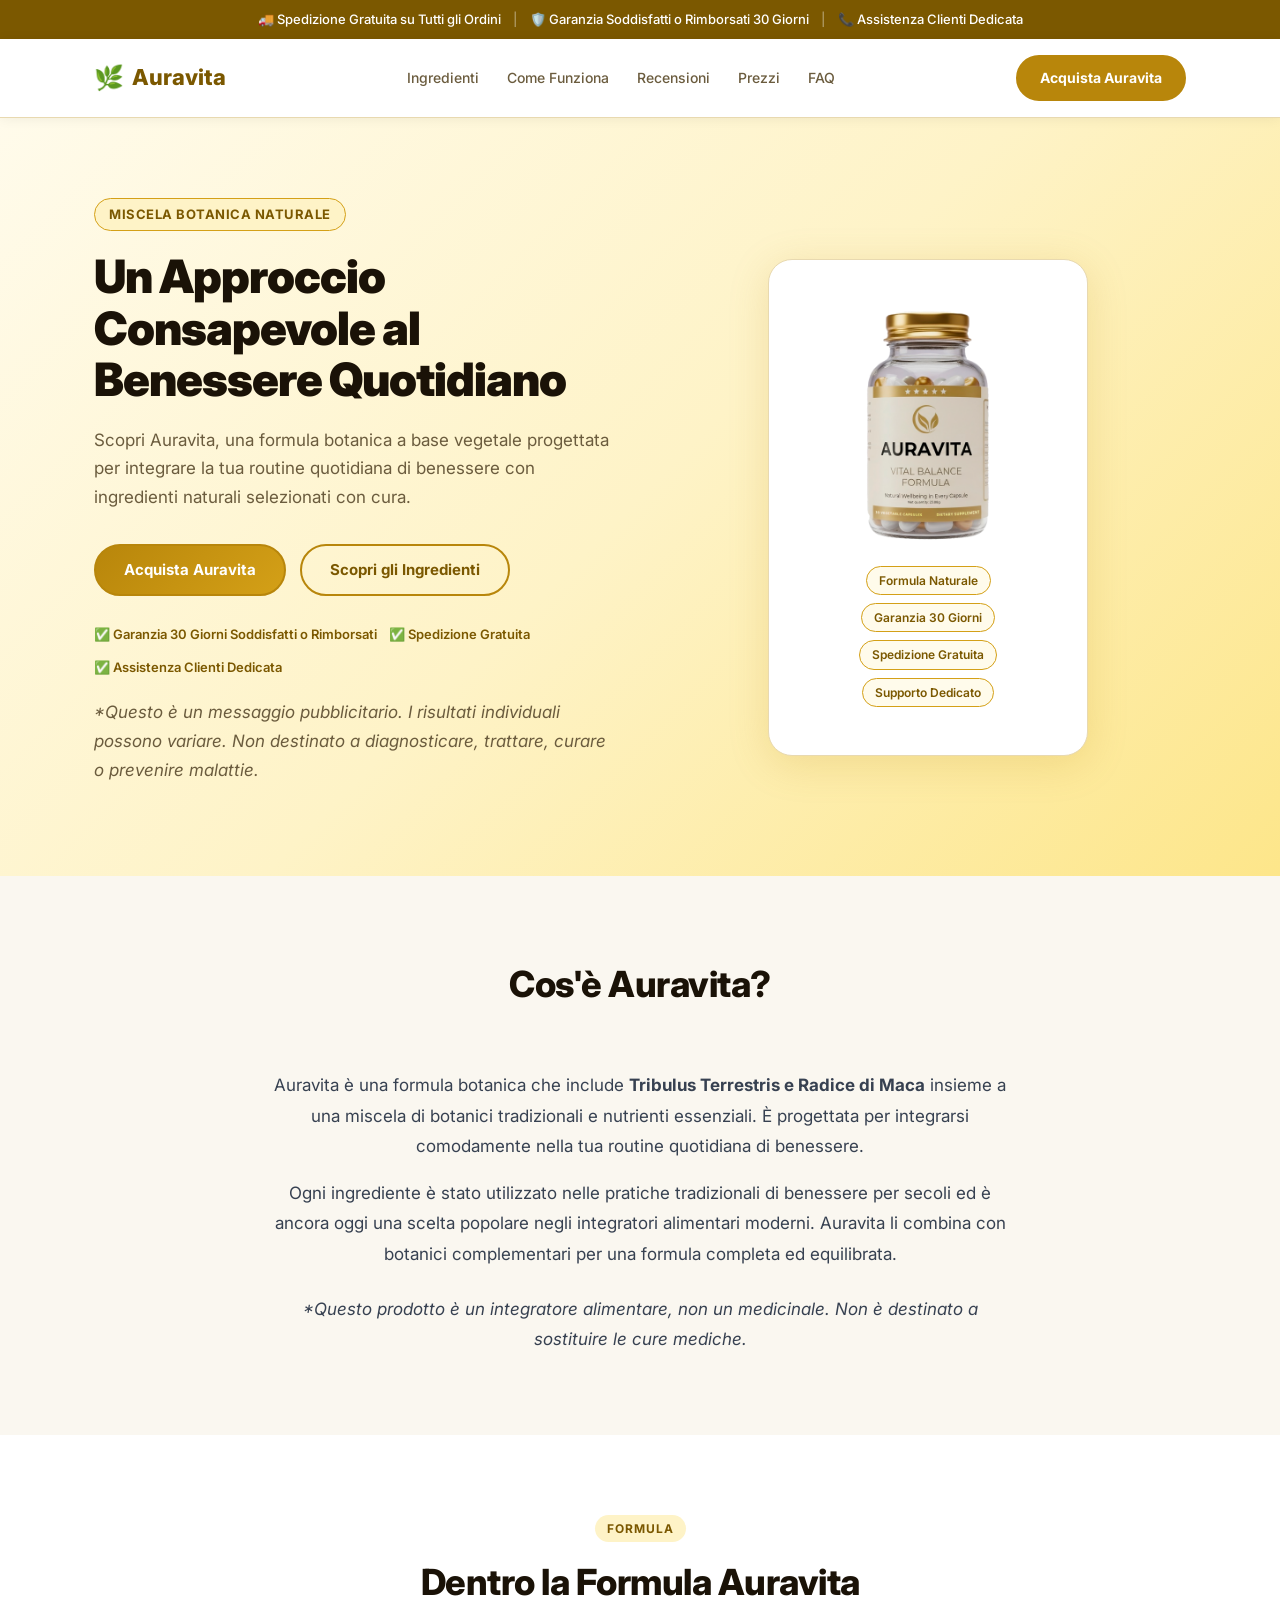
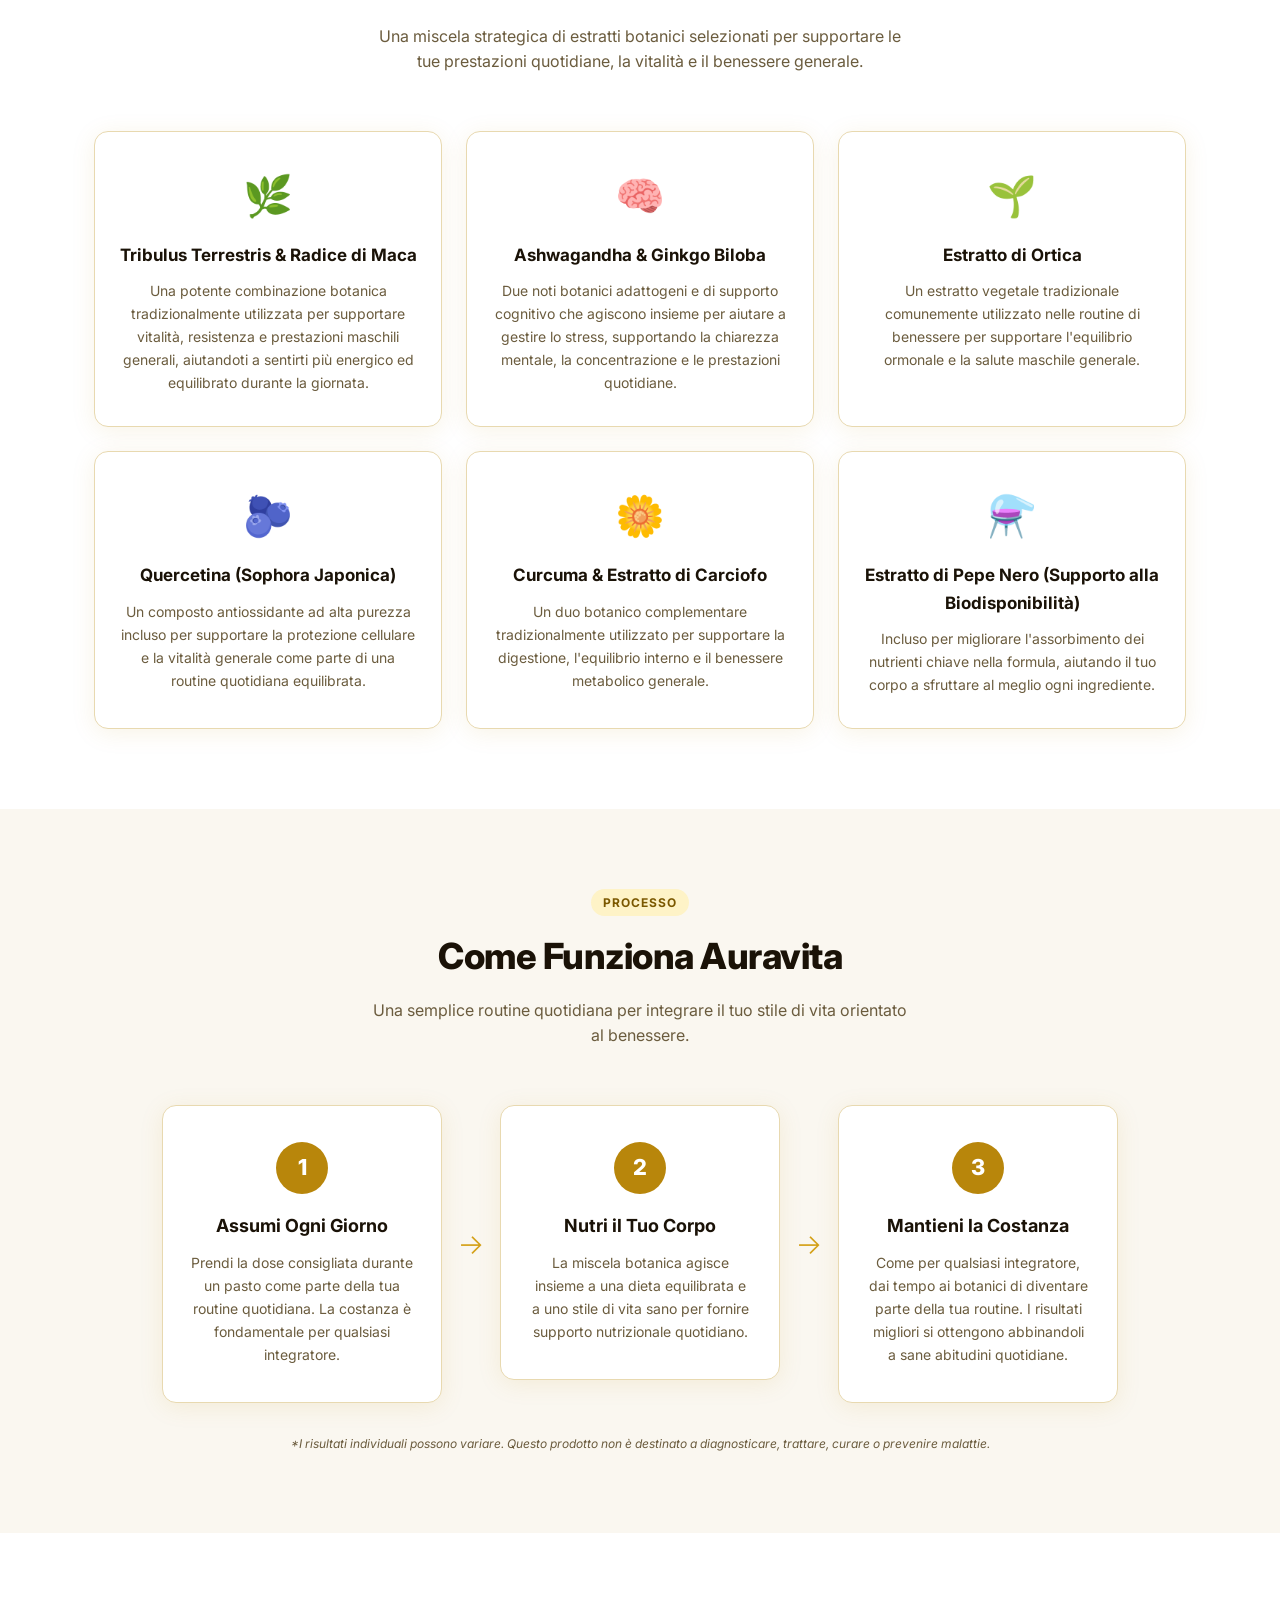
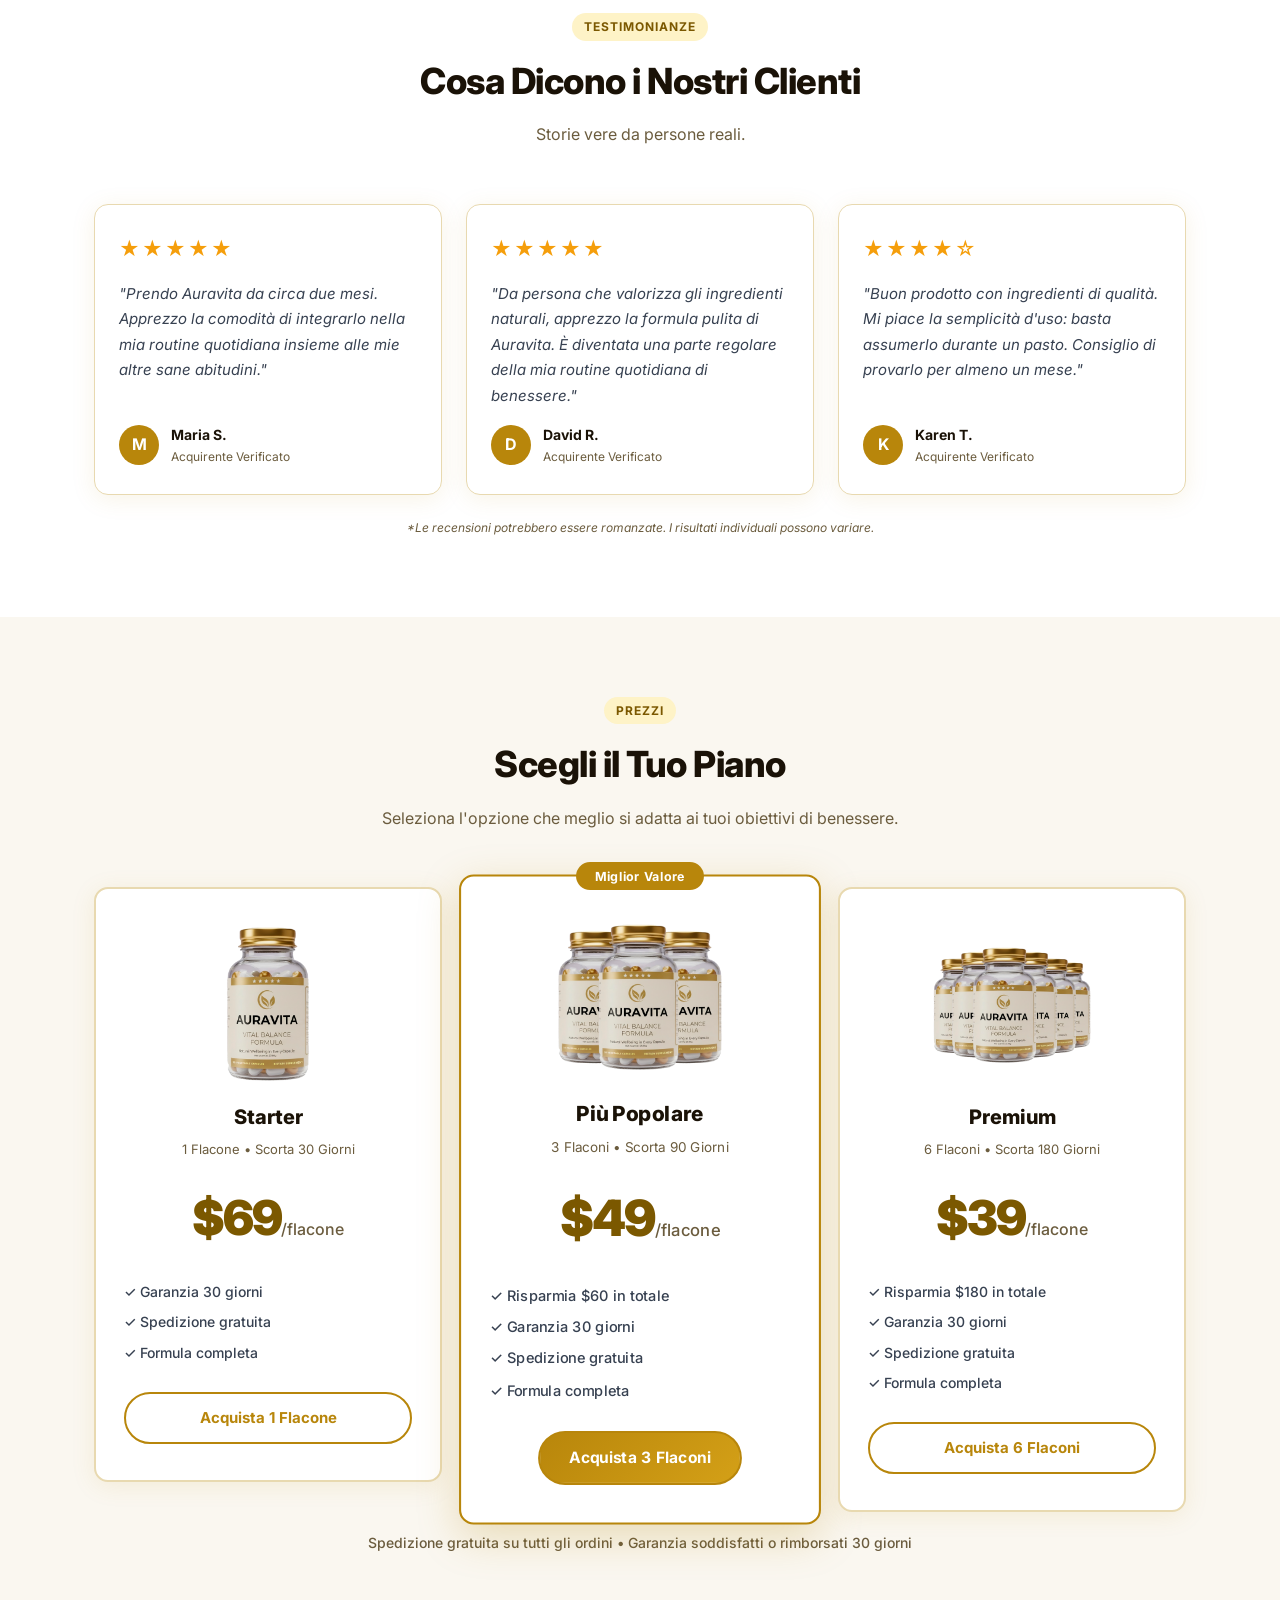
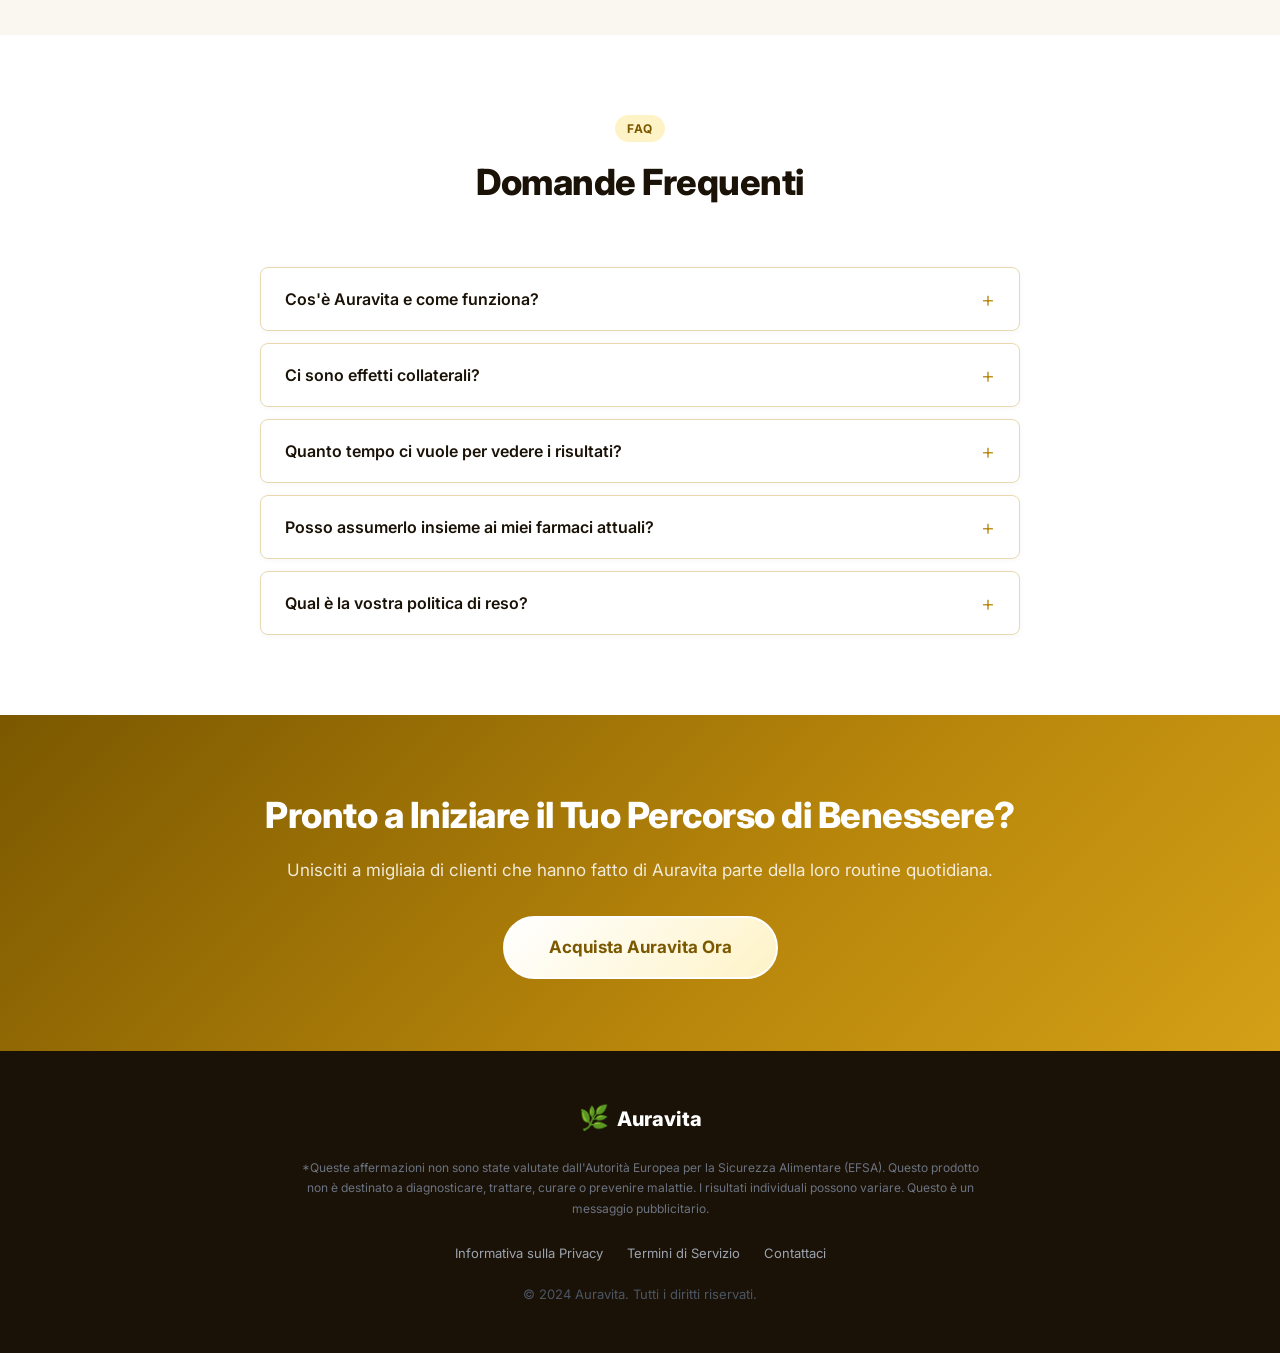
==== commit e5301e38: "Update index.html" ====
--- a/index.html
+++ b/index.html
@@ -1,9 +1,9 @@
 <!DOCTYPE html>
-<html lang="en">
+<html lang="it">
 <head>
   <meta charset="UTF-8" />
   <meta name="viewport" content="width=device-width, initial-scale=1.0" />
-  <title>Auravita | Natural Botanical Wellness Blend</title>
+  <title>Auravita | Miscela Botanica Naturale per il Benessere</title>
   <link rel="stylesheet" href="jellyburn.css" />
   <link rel="preconnect" href="https://fonts.googleapis.com" />
   <link rel="preconnect" href="https://fonts.gstatic.com" crossorigin />
@@ -13,11 +13,11 @@
 
   <!-- TOP BAR -->
   <div class="topbar">
-    <span>🚚 Free US Shipping on All Orders</span>
+    <span>🚚 Spedizione Gratuita su Tutti gli Ordini</span>
     <span class="sep">|</span>
-    <span>🛡️ 30-Day Money-Back Guarantee</span>
+    <span>🛡️ Garanzia Soddisfatti o Rimborsati 30 Giorni</span>
     <span class="sep">|</span>
-    <span>📞 US-Based Customer Support</span>
+    <span>📞 Assistenza Clienti Dedicata</span>
   </div>
 
   <!-- HEADER -->
@@ -28,13 +28,13 @@
         <span class="logo-text">Auravita</span>
       </div>
       <nav class="nav">
-        <a href="#ingredients">Ingredients</a>
-        <a href="#how-it-works">How It Works</a>
-        <a href="#reviews">Reviews</a>
-        <a href="#pricing">Pricing</a>
+        <a href="#ingredients">Ingredienti</a>
+        <a href="#how-it-works">Come Funziona</a>
+        <a href="#reviews">Recensioni</a>
+        <a href="#pricing">Prezzi</a>
         <a href="#faq">FAQ</a>
       </nav>
-      <a href="https://www.auravita-eu.shop/RVepuAJa8/native1" class="btn btn-header">Shop Auravita</a>
+      <a href="https://www.auravita-eu.shop/RVepuAJa8/native1" class="btn btn-header">Acquista Auravita</a>
     </div>
   </header>
 
@@ -42,28 +42,28 @@
   <section class="hero">
     <div class="container hero-inner">
       <div class="hero-text">
-        <span class="badge">Natural Botanical Blend</span>
-        <h1>A Thoughtful Approach to Daily Wellness</h1>
-        <p>Discover Auravita, a plant-based botanical formula designed to complement your daily wellness routine with carefully selected natural ingredients.</p>
+        <span class="badge">Miscela Botanica Naturale</span>
+        <h1>Un Approccio Consapevole al Benessere Quotidiano</h1>
+        <p>Scopri Auravita, una formula botanica a base vegetale progettata per integrare la tua routine quotidiana di benessere con ingredienti naturali selezionati con cura.</p>
         <div class="hero-buttons">
-          <a href="https://www.auravita-eu.shop/RVepuAJa8/native1" class="btn btn-primary">Shop Auravita</a>
-          <a href="#ingredients" class="btn btn-outline">See Features</a>
+          <a href="https://www.auravita-eu.shop/RVepuAJa8/native1" class="btn btn-primary">Acquista Auravita</a>
+          <a href="#ingredients" class="btn btn-outline">Scopri gli Ingredienti</a>
         </div>
         <div class="hero-trust">
-          <span>✅ 30-Day Money-Back Guarantee</span>
-          <span>✅ Free US Shipping</span>
-          <span>✅ US-Based Customer Support</span>
-        </div>
-        <p class="disclaimer">*This is an advertisement. Individual results may vary. Not intended to diagnose, treat, cure, or prevent any disease.</p>
+          <span>✅ Garanzia 30 Giorni Soddisfatti o Rimborsati</span>
+          <span>✅ Spedizione Gratuita</span>
+          <span>✅ Assistenza Clienti Dedicata</span>
+        </div>
+        <p class="disclaimer">*Questo è un messaggio pubblicitario. I risultati individuali possono variare. Non destinato a diagnosticare, trattare, curare o prevenire malattie.</p>
       </div>
       <div class="hero-image">
         <div class="product-card">
           <img src="1 pote.png" alt="Auravita - Vital Balance Formula" class="product-img" />
           <div class="product-badges">
-            <span>Natural Formula</span>
-            <span>30-Day Guarantee</span>
-            <span>Free Shipping</span>
-            <span>US Support</span>
+            <span>Formula Naturale</span>
+            <span>Garanzia 30 Giorni</span>
+            <span>Spedizione Gratuita</span>
+            <span>Supporto Dedicato</span>
           </div>
         </div>
       </div>
@@ -74,12 +74,12 @@
   <section class="what-is section-light">
     <div class="container">
       <div class="section-header">
-        <h2>What is Auravita?</h2>
+        <h2>Cos'è Auravita?</h2>
       </div>
       <div class="what-is-content">
-        <p>Auravita is a botanical formula featuring <strong>Tribulus Terrestris & Maca Root</strong> alongside a blend of traditional botanicals and essential nutrients. It is designed to be a convenient addition to your daily wellness routine.</p>
-        <p>Each ingredient has been used in traditional wellness practices for centuries and continues to be a popular choice in modern dietary supplements. Auravita combines them with complementary botanicals for a well-rounded formula.</p>
-        <p class="disclaimer">*This product is a dietary supplement, not a medication. It is not intended to replace medical treatment.</p>
+        <p>Auravita è una formula botanica che include <strong>Tribulus Terrestris e Radice di Maca</strong> insieme a una miscela di botanici tradizionali e nutrienti essenziali. È progettata per integrarsi comodamente nella tua routine quotidiana di benessere.</p>
+        <p>Ogni ingrediente è stato utilizzato nelle pratiche tradizionali di benessere per secoli ed è ancora oggi una scelta popolare negli integratori alimentari moderni. Auravita li combina con botanici complementari per una formula completa ed equilibrata.</p>
+        <p class="disclaimer">*Questo prodotto è un integratore alimentare, non un medicinale. Non è destinato a sostituire le cure mediche.</p>
       </div>
     </div>
   </section>
@@ -89,39 +89,39 @@
     <div class="container">
       <div class="section-header">
         <span class="section-tag">Formula</span>
-        <h2>Inside the Auravita Formula</h2>
-        <p>A strategic blend of botanical extracts selected to support your daily performance, vitality and overall well-being.</p>
+        <h2>Dentro la Formula Auravita</h2>
+        <p>Una miscela strategica di estratti botanici selezionati per supportare le tue prestazioni quotidiane, la vitalità e il benessere generale.</p>
       </div>
       <div class="ingredients-grid">
         <div class="ingredient-card">
           <div class="ingredient-icon">🌿</div>
-          <h3>Tribulus Terrestris &amp; Maca Root</h3>
-          <p>A powerful botanical combination traditionally used to support vitality, stamina and overall male performance, helping you feel more energized and balanced throughout the day.</p>
+          <h3>Tribulus Terrestris &amp; Radice di Maca</h3>
+          <p>Una potente combinazione botanica tradizionalmente utilizzata per supportare vitalità, resistenza e prestazioni maschili generali, aiutandoti a sentirti più energico ed equilibrato durante la giornata.</p>
         </div>
         <div class="ingredient-card">
           <div class="ingredient-icon">🧠</div>
           <h3>Ashwagandha &amp; Ginkgo Biloba</h3>
-          <p>Two well-known adaptogenic and cognitive-support botanicals that work together to help manage stress while supporting mental clarity, focus and daily performance.</p>
+          <p>Due noti botanici adattogeni e di supporto cognitivo che agiscono insieme per aiutare a gestire lo stress, supportando la chiarezza mentale, la concentrazione e le prestazioni quotidiane.</p>
         </div>
         <div class="ingredient-card">
           <div class="ingredient-icon">🌱</div>
-          <h3>Nettle Extract</h3>
-          <p>A traditional plant extract commonly used in wellness routines to support hormonal balance and overall male health.</p>
+          <h3>Estratto di Ortica</h3>
+          <p>Un estratto vegetale tradizionale comunemente utilizzato nelle routine di benessere per supportare l'equilibrio ormonale e la salute maschile generale.</p>
         </div>
         <div class="ingredient-card">
           <div class="ingredient-icon">🫐</div>
-          <h3>Quercetin (Sophora Japonica)</h3>
-          <p>A high-purity antioxidant compound included to support cellular protection and overall vitality as part of a balanced daily routine.</p>
+          <h3>Quercetina (Sophora Japonica)</h3>
+          <p>Un composto antiossidante ad alta purezza incluso per supportare la protezione cellulare e la vitalità generale come parte di una routine quotidiana equilibrata.</p>
         </div>
         <div class="ingredient-card">
           <div class="ingredient-icon">🌼</div>
-          <h3>Turmeric &amp; Artichoke Extract</h3>
-          <p>A complementary botanical duo traditionally used to support digestion, internal balance and overall metabolic wellness.</p>
+          <h3>Curcuma &amp; Estratto di Carciofo</h3>
+          <p>Un duo botanico complementare tradizionalmente utilizzato per supportare la digestione, l'equilibrio interno e il benessere metabolico generale.</p>
         </div>
         <div class="ingredient-card">
           <div class="ingredient-icon">⚗️</div>
-          <h3>Black Pepper Extract (Bioavailability Support)</h3>
-          <p>Included to enhance absorption of key nutrients in the formula, helping your body make better use of every ingredient.</p>
+          <h3>Estratto di Pepe Nero (Supporto alla Biodisponibilità)</h3>
+          <p>Incluso per migliorare l'assorbimento dei nutrienti chiave nella formula, aiutando il tuo corpo a sfruttare al meglio ogni ingrediente.</p>
         </div>
       </div>
     </div>
@@ -131,30 +131,30 @@
   <section class="how-it-works section-light" id="how-it-works">
     <div class="container">
       <div class="section-header">
-        <span class="section-tag">Process</span>
-        <h2>How Auravita Works</h2>
-        <p>A simple daily routine to complement your wellness lifestyle.</p>
+        <span class="section-tag">Processo</span>
+        <h2>Come Funziona Auravita</h2>
+        <p>Una semplice routine quotidiana per integrare il tuo stile di vita orientato al benessere.</p>
       </div>
       <div class="steps">
         <div class="step">
           <div class="step-number">1</div>
-          <h3>Take Daily</h3>
-          <p>Take the recommended serving with a meal as part of your daily routine. Consistency is important for any supplement.</p>
+          <h3>Assumi Ogni Giorno</h3>
+          <p>Prendi la dose consigliata durante un pasto come parte della tua routine quotidiana. La costanza è fondamentale per qualsiasi integratore.</p>
         </div>
         <div class="step-arrow">→</div>
         <div class="step">
           <div class="step-number">2</div>
-          <h3>Nourish Your Body</h3>
-          <p>The botanical blend works alongside a balanced diet and healthy lifestyle to provide daily nutritional support.</p>
+          <h3>Nutri il Tuo Corpo</h3>
+          <p>La miscela botanica agisce insieme a una dieta equilibrata e a uno stile di vita sano per fornire supporto nutrizionale quotidiano.</p>
         </div>
         <div class="step-arrow">→</div>
         <div class="step">
           <div class="step-number">3</div>
-          <h3>Stay Consistent</h3>
-          <p>Like any dietary supplement, allow time for the botanicals to become part of your routine. Best paired with healthy habits.</p>
-        </div>
-      </div>
-      <p class="disclaimer center">*Individual results may vary. This product is not intended to diagnose, treat, cure, or prevent any disease.</p>
+          <h3>Mantieni la Costanza</h3>
+          <p>Come per qualsiasi integratore, dai tempo ai botanici di diventare parte della tua routine. I risultati migliori si ottengono abbinandoli a sane abitudini quotidiane.</p>
+        </div>
+      </div>
+      <p class="disclaimer center">*I risultati individuali possono variare. Questo prodotto non è destinato a diagnosticare, trattare, curare o prevenire malattie.</p>
     </div>
   </section>
 
@@ -162,46 +162,46 @@
   <section class="reviews" id="reviews">
     <div class="container">
       <div class="section-header">
-        <span class="section-tag">Testimonials</span>
-        <h2>What Our Customers Say</h2>
-        <p>Real stories from real people.</p>
+        <span class="section-tag">Testimonianze</span>
+        <h2>Cosa Dicono i Nostri Clienti</h2>
+        <p>Storie vere da persone reali.</p>
       </div>
       <div class="reviews-grid">
         <div class="review-card">
           <div class="stars">★★★★★</div>
-          <p>"I've been taking Auravita for about two months now. I enjoy the convenience of adding it to my daily routine alongside my other healthy habits."</p>
+          <p>"Prendo Auravita da circa due mesi. Apprezzo la comodità di integrarlo nella mia routine quotidiana insieme alle mie altre sane abitudini."</p>
           <div class="reviewer">
             <div class="reviewer-avatar">M</div>
             <div>
               <strong>Maria S.</strong>
-              <span>Verified Buyer</span>
+              <span>Acquirente Verificato</span>
             </div>
           </div>
         </div>
         <div class="review-card">
           <div class="stars">★★★★★</div>
-          <p>"As someone who values natural ingredients, I appreciate Auravita's clean formula. It's become a regular part of my daily wellness routine."</p>
+          <p>"Da persona che valorizza gli ingredienti naturali, apprezzo la formula pulita di Auravita. È diventata una parte regolare della mia routine quotidiana di benessere."</p>
           <div class="reviewer">
             <div class="reviewer-avatar">D</div>
             <div>
               <strong>David R.</strong>
-              <span>Verified Buyer</span>
+              <span>Acquirente Verificato</span>
             </div>
           </div>
         </div>
         <div class="review-card">
           <div class="stars">★★★★☆</div>
-          <p>"Good product with quality ingredients. I like that it's straightforward to use — just take it with a meal. Would recommend trying it for at least a month."</p>
+          <p>"Buon prodotto con ingredienti di qualità. Mi piace la semplicità d'uso: basta assumerlo durante un pasto. Consiglio di provarlo per almeno un mese."</p>
           <div class="reviewer">
             <div class="reviewer-avatar">K</div>
             <div>
               <strong>Karen T.</strong>
-              <span>Verified Buyer</span>
+              <span>Acquirente Verificato</span>
             </div>
           </div>
         </div>
       </div>
-      <p class="disclaimer center">*Reviews may be fictionalized. Individual results may vary.</p>
+      <p class="disclaimer center">*Le recensioni potrebbero essere romanzate. I risultati individuali possono variare.</p>
     </div>
   </section>
 
@@ -209,57 +209,57 @@
   <section class="pricing section-light" id="pricing">
     <div class="container">
       <div class="section-header">
-        <span class="section-tag">Pricing</span>
-        <h2>Choose Your Plan</h2>
-        <p>Select the option that best fits your wellness goals.</p>
+        <span class="section-tag">Prezzi</span>
+        <h2>Scegli il Tuo Piano</h2>
+        <p>Seleziona l'opzione che meglio si adatta ai tuoi obiettivi di benessere.</p>
       </div>
       <div class="pricing-grid">
         <!-- Starter -->
         <div class="price-card">
-          <img src="1 pote.png" alt="Auravita 1 Bottle" class="price-img" />
+          <img src="1 pote.png" alt="Auravita 1 Flacone" class="price-img" />
           <h3>Starter</h3>
-          <p class="price-sub">1 Bottle • 30-Day Supply</p>
-          <div class="price-amount"><span class="price-value">$69</span><span class="price-per">/bottle</span></div>
+          <p class="price-sub">1 Flacone • Scorta 30 Giorni</p>
+          <div class="price-amount"><span class="price-value">$69</span><span class="price-per">/flacone</span></div>
           <ul class="price-features">
-            <li>✓ 30-day guarantee</li>
-            <li>✓ Free US shipping</li>
-            <li>✓ Full-spectrum formula</li>
+            <li>✓ Garanzia 30 giorni</li>
+            <li>✓ Spedizione gratuita</li>
+            <li>✓ Formula completa</li>
           </ul>
-          <a href="https://www.auravita-eu.shop/RVepuAJa8/native1" class="btn btn-outline-green">Buy 1 Bottle</a>
+          <a href="https://www.auravita-eu.shop/RVepuAJa8/native1" class="btn btn-outline-green">Acquista 1 Flacone</a>
         </div>
 
         <!-- Most Popular -->
         <div class="price-card popular">
-          <div class="popular-badge">Best Value</div>
-          <img src="3 potes.png" alt="Auravita 3 Bottles" class="price-img" />
-          <h3>Most Popular</h3>
-          <p class="price-sub">3 Bottles • 90-Day Supply</p>
-          <div class="price-amount"><span class="price-value">$49</span><span class="price-per">/bottle</span></div>
+          <div class="popular-badge">Miglior Valore</div>
+          <img src="3 potes.png" alt="Auravita 3 Flaconi" class="price-img" />
+          <h3>Più Popolare</h3>
+          <p class="price-sub">3 Flaconi • Scorta 90 Giorni</p>
+          <div class="price-amount"><span class="price-value">$49</span><span class="price-per">/flacone</span></div>
           <ul class="price-features">
-            <li>✓ Save $60 total</li>
-            <li>✓ 30-day guarantee</li>
-            <li>✓ Free US shipping</li>
-            <li>✓ Full-spectrum formula</li>
+            <li>✓ Risparmia $60 in totale</li>
+            <li>✓ Garanzia 30 giorni</li>
+            <li>✓ Spedizione gratuita</li>
+            <li>✓ Formula completa</li>
           </ul>
-          <a href="https://www.auravita-eu.shop/RVepuAJa8/native3" class="btn btn-primary">Buy 3 Bottles</a>
+          <a href="https://www.auravita-eu.shop/RVepuAJa8/native3" class="btn btn-primary">Acquista 3 Flaconi</a>
         </div>
 
         <!-- Premium -->
         <div class="price-card">
-          <img src="6 potes.png" alt="Auravita 6 Bottles" class="price-img" />
+          <img src="6 potes.png" alt="Auravita 6 Flaconi" class="price-img" />
           <h3>Premium</h3>
-          <p class="price-sub">6 Bottles • 180-Day Supply</p>
-          <div class="price-amount"><span class="price-value">$39</span><span class="price-per">/bottle</span></div>
+          <p class="price-sub">6 Flaconi • Scorta 180 Giorni</p>
+          <div class="price-amount"><span class="price-value">$39</span><span class="price-per">/flacone</span></div>
           <ul class="price-features">
-            <li>✓ Save $180 total</li>
-            <li>✓ 30-day guarantee</li>
-            <li>✓ Free US shipping</li>
-            <li>✓ Full-spectrum formula</li>
+            <li>✓ Risparmia $180 in totale</li>
+            <li>✓ Garanzia 30 giorni</li>
+            <li>✓ Spedizione gratuita</li>
+            <li>✓ Formula completa</li>
           </ul>
-          <a href="https://www.auravita-eu.shop/RVepuAJa8/native5" class="btn btn-outline-green">Buy 6 Bottles</a>
-        </div>
-      </div>
-      <p class="pricing-note">Free US shipping on all orders • 30-day money-back guarantee</p>
+          <a href="https://www.auravita-eu.shop/RVepuAJa8/native5" class="btn btn-outline-green">Acquista 6 Flaconi</a>
+        </div>
+      </div>
+      <p class="pricing-note">Spedizione gratuita su tutti gli ordini • Garanzia soddisfatti o rimborsati 30 giorni</p>
     </div>
   </section>
 
@@ -268,52 +268,52 @@
     <div class="container">
       <div class="section-header">
         <span class="section-tag">FAQ</span>
-        <h2>Frequently Asked Questions</h2>
+        <h2>Domande Frequenti</h2>
       </div>
       <div class="faq-list">
         <div class="faq-item">
           <button class="faq-question" onclick="toggleFaq(this)">
-            What is Auravita and how does it work?
-            <span class="faq-icon">+</span>
-          </button>
-          <div class="faq-answer">
-            <p>Auravita is a dietary supplement featuring Tribulus Terrestris, Maca Root and a blend of traditional botanicals and essential nutrients. It is designed to be a convenient addition to your daily wellness routine.</p>
-          </div>
-        </div>
-        <div class="faq-item">
-          <button class="faq-question" onclick="toggleFaq(this)">
-            Are there any side effects?
-            <span class="faq-icon">+</span>
-          </button>
-          <div class="faq-answer">
-            <p>The ingredients in Auravita are generally well-tolerated. However, individual reactions may vary. If you experience any adverse effects, discontinue use and consult a healthcare professional. Always consult your doctor before starting any new supplement.</p>
-          </div>
-        </div>
-        <div class="faq-item">
-          <button class="faq-question" onclick="toggleFaq(this)">
-            How long does it take to see results?
-            <span class="faq-icon">+</span>
-          </button>
-          <div class="faq-answer">
-            <p>Individual experiences vary. Some users notice changes within a few weeks, while others may take longer. For best results, we recommend consistent use for at least 60-90 days. Results are not guaranteed.</p>
-          </div>
-        </div>
-        <div class="faq-item">
-          <button class="faq-question" onclick="toggleFaq(this)">
-            Can I take this with my current medications?
-            <span class="faq-icon">+</span>
-          </button>
-          <div class="faq-answer">
-            <p>We strongly recommend consulting with your physician or pharmacist before combining any supplement with prescription medications, especially if you have existing health conditions.</p>
-          </div>
-        </div>
-        <div class="faq-item">
-          <button class="faq-question" onclick="toggleFaq(this)">
-            What is your return policy?
-            <span class="faq-icon">+</span>
-          </button>
-          <div class="faq-answer">
-            <p>We offer a 30-day money-back guarantee for orders placed in the US. If you're not satisfied with your purchase, contact our customer support team for a full refund.</p>
+            Cos'è Auravita e come funziona?
+            <span class="faq-icon">+</span>
+          </button>
+          <div class="faq-answer">
+            <p>Auravita è un integratore alimentare che include Tribulus Terrestris, Radice di Maca e una miscela di botanici tradizionali e nutrienti essenziali. È progettato per integrarsi comodamente nella tua routine quotidiana di benessere.</p>
+          </div>
+        </div>
+        <div class="faq-item">
+          <button class="faq-question" onclick="toggleFaq(this)">
+            Ci sono effetti collaterali?
+            <span class="faq-icon">+</span>
+          </button>
+          <div class="faq-answer">
+            <p>Gli ingredienti di Auravita sono generalmente ben tollerati. Tuttavia, le reazioni individuali possono variare. In caso di effetti avversi, interrompere l'uso e consultare un medico. Consultare sempre il proprio medico prima di iniziare un nuovo integratore.</p>
+          </div>
+        </div>
+        <div class="faq-item">
+          <button class="faq-question" onclick="toggleFaq(this)">
+            Quanto tempo ci vuole per vedere i risultati?
+            <span class="faq-icon">+</span>
+          </button>
+          <div class="faq-answer">
+            <p>Le esperienze individuali variano. Alcuni utenti notano cambiamenti nell'arco di poche settimane, mentre altri possono impiegare più tempo. Per i migliori risultati, si consiglia un uso costante per almeno 60-90 giorni. I risultati non sono garantiti.</p>
+          </div>
+        </div>
+        <div class="faq-item">
+          <button class="faq-question" onclick="toggleFaq(this)">
+            Posso assumerlo insieme ai miei farmaci attuali?
+            <span class="faq-icon">+</span>
+          </button>
+          <div class="faq-answer">
+            <p>Si raccomanda vivamente di consultare il proprio medico o farmacista prima di combinare qualsiasi integratore con farmaci da prescrizione, soprattutto in presenza di patologie preesistenti.</p>
+          </div>
+        </div>
+        <div class="faq-item">
+          <button class="faq-question" onclick="toggleFaq(this)">
+            Qual è la vostra politica di reso?
+            <span class="faq-icon">+</span>
+          </button>
+          <div class="faq-answer">
+            <p>Offriamo una garanzia soddisfatti o rimborsati di 30 giorni. Se non sei soddisfatto del tuo acquisto, contatta il nostro team di assistenza clienti per un rimborso completo.</p>
           </div>
         </div>
       </div>
@@ -323,9 +323,9 @@
   <!-- FOOTER CTA -->
   <section class="footer-cta">
     <div class="container">
-      <h2>Ready to Start Your Wellness Journey?</h2>
-      <p>Join thousands of customers who have made Auravita part of their daily routine.</p>
-      <a href="https://www.auravita-eu.shop/RVepuAJa8/native1" class="btn btn-primary btn-large">Shop Auravita Now</a>
+      <h2>Pronto a Iniziare il Tuo Percorso di Benessere?</h2>
+      <p>Unisciti a migliaia di clienti che hanno fatto di Auravita parte della loro routine quotidiana.</p>
+      <a href="https://www.auravita-eu.shop/RVepuAJa8/native1" class="btn btn-primary btn-large">Acquista Auravita Ora</a>
     </div>
   </section>
 
@@ -337,14 +337,14 @@
         <span class="logo-text">Auravita</span>
       </div>
       <p class="footer-disclaimer">
-        *These statements have not been evaluated by the Food and Drug Administration. This product is not intended to diagnose, treat, cure, or prevent any disease. Individual results may vary. This is an advertisement.
+        *Queste affermazioni non sono state valutate dall'Autorità Europea per la Sicurezza Alimentare (EFSA). Questo prodotto non è destinato a diagnosticare, trattare, curare o prevenire malattie. I risultati individuali possono variare. Questo è un messaggio pubblicitario.
       </p>
       <div class="footer-links">
-        <a href="#">Privacy Policy</a>
-        <a href="#">Terms of Service</a>
-        <a href="#">Contact Us</a>
-      </div>
-      <p class="footer-copy">© 2024 Auravita. All rights reserved.</p>
+        <a href="#">Informativa sulla Privacy</a>
+        <a href="#">Termini di Servizio</a>
+        <a href="#">Contattaci</a>
+      </div>
+      <p class="footer-copy">© 2024 Auravita. Tutti i diritti riservati.</p>
     </div>
   </footer>
 
@@ -368,7 +368,6 @@
       }
     }
 
-    // Smooth scroll para links internos
     document.querySelectorAll('a[href^="#"]').forEach(a => {
       a.addEventListener('click', e => {
         e.preventDefault();
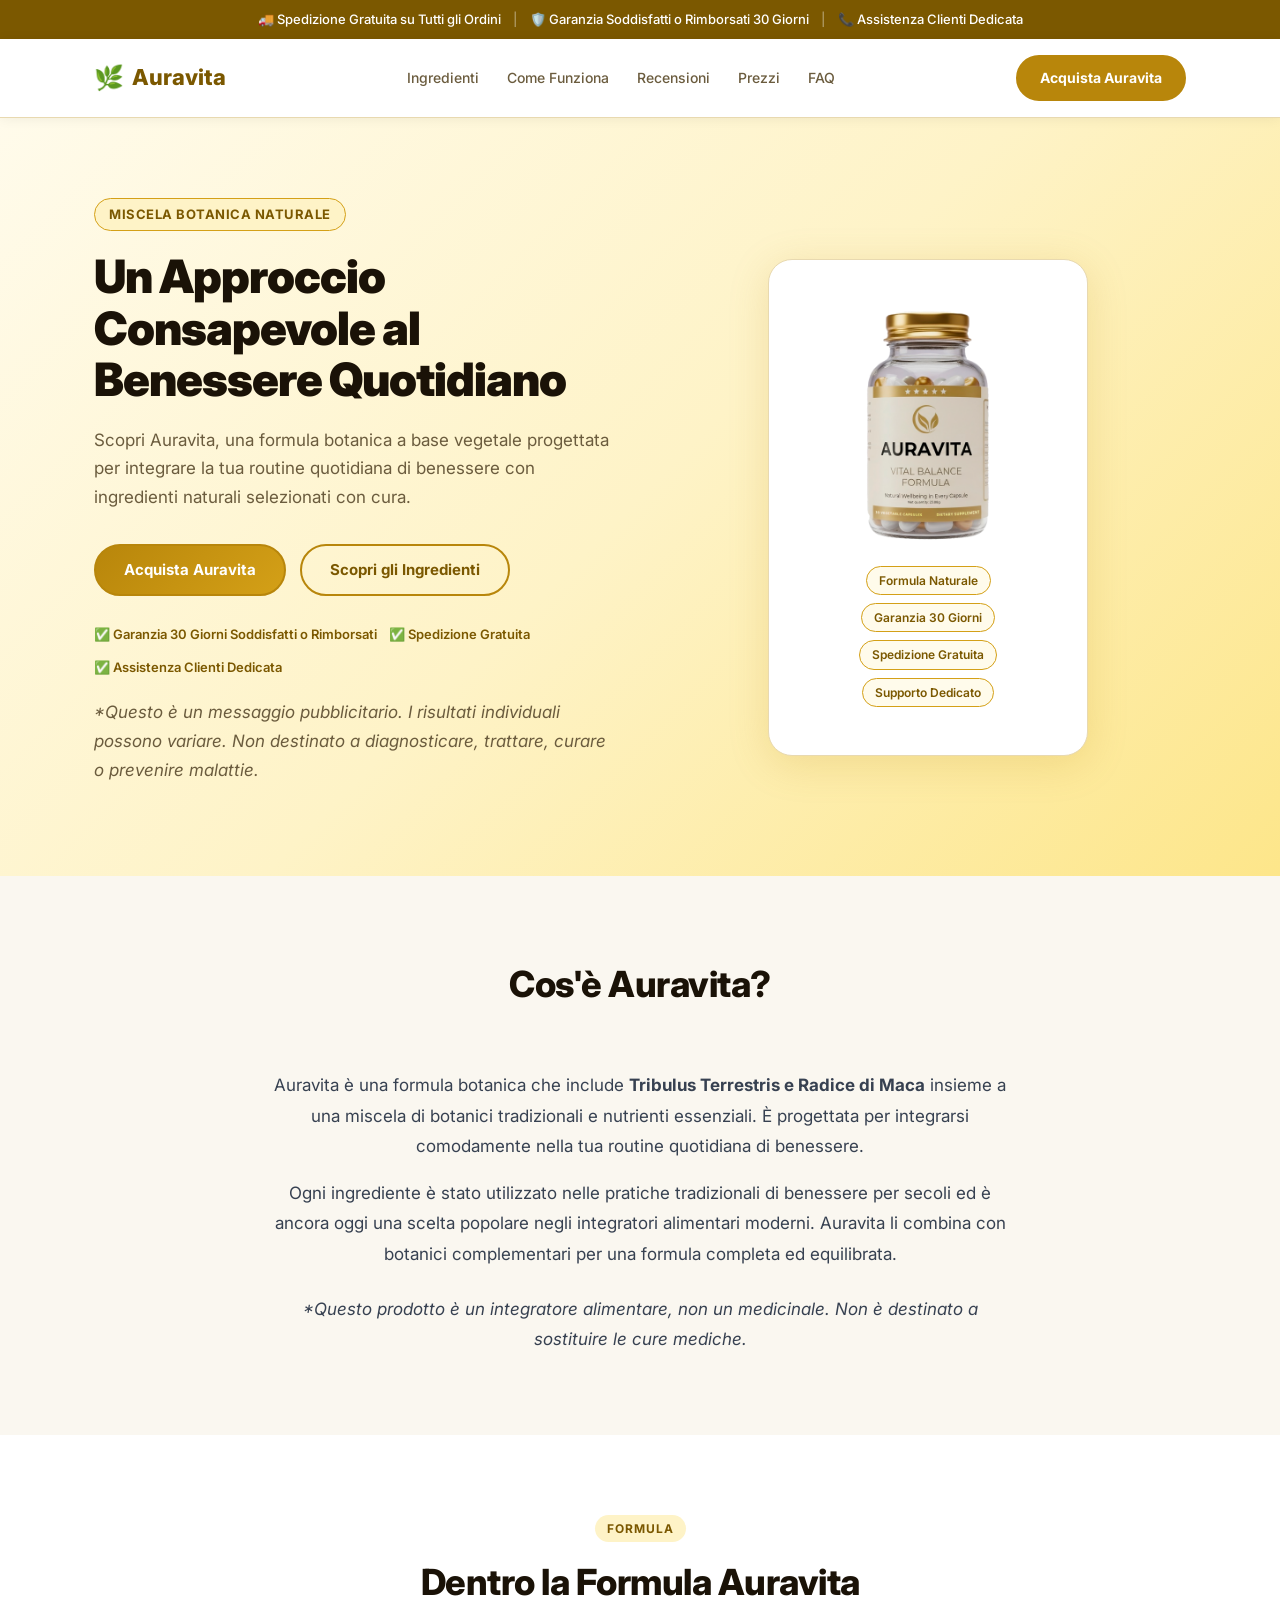
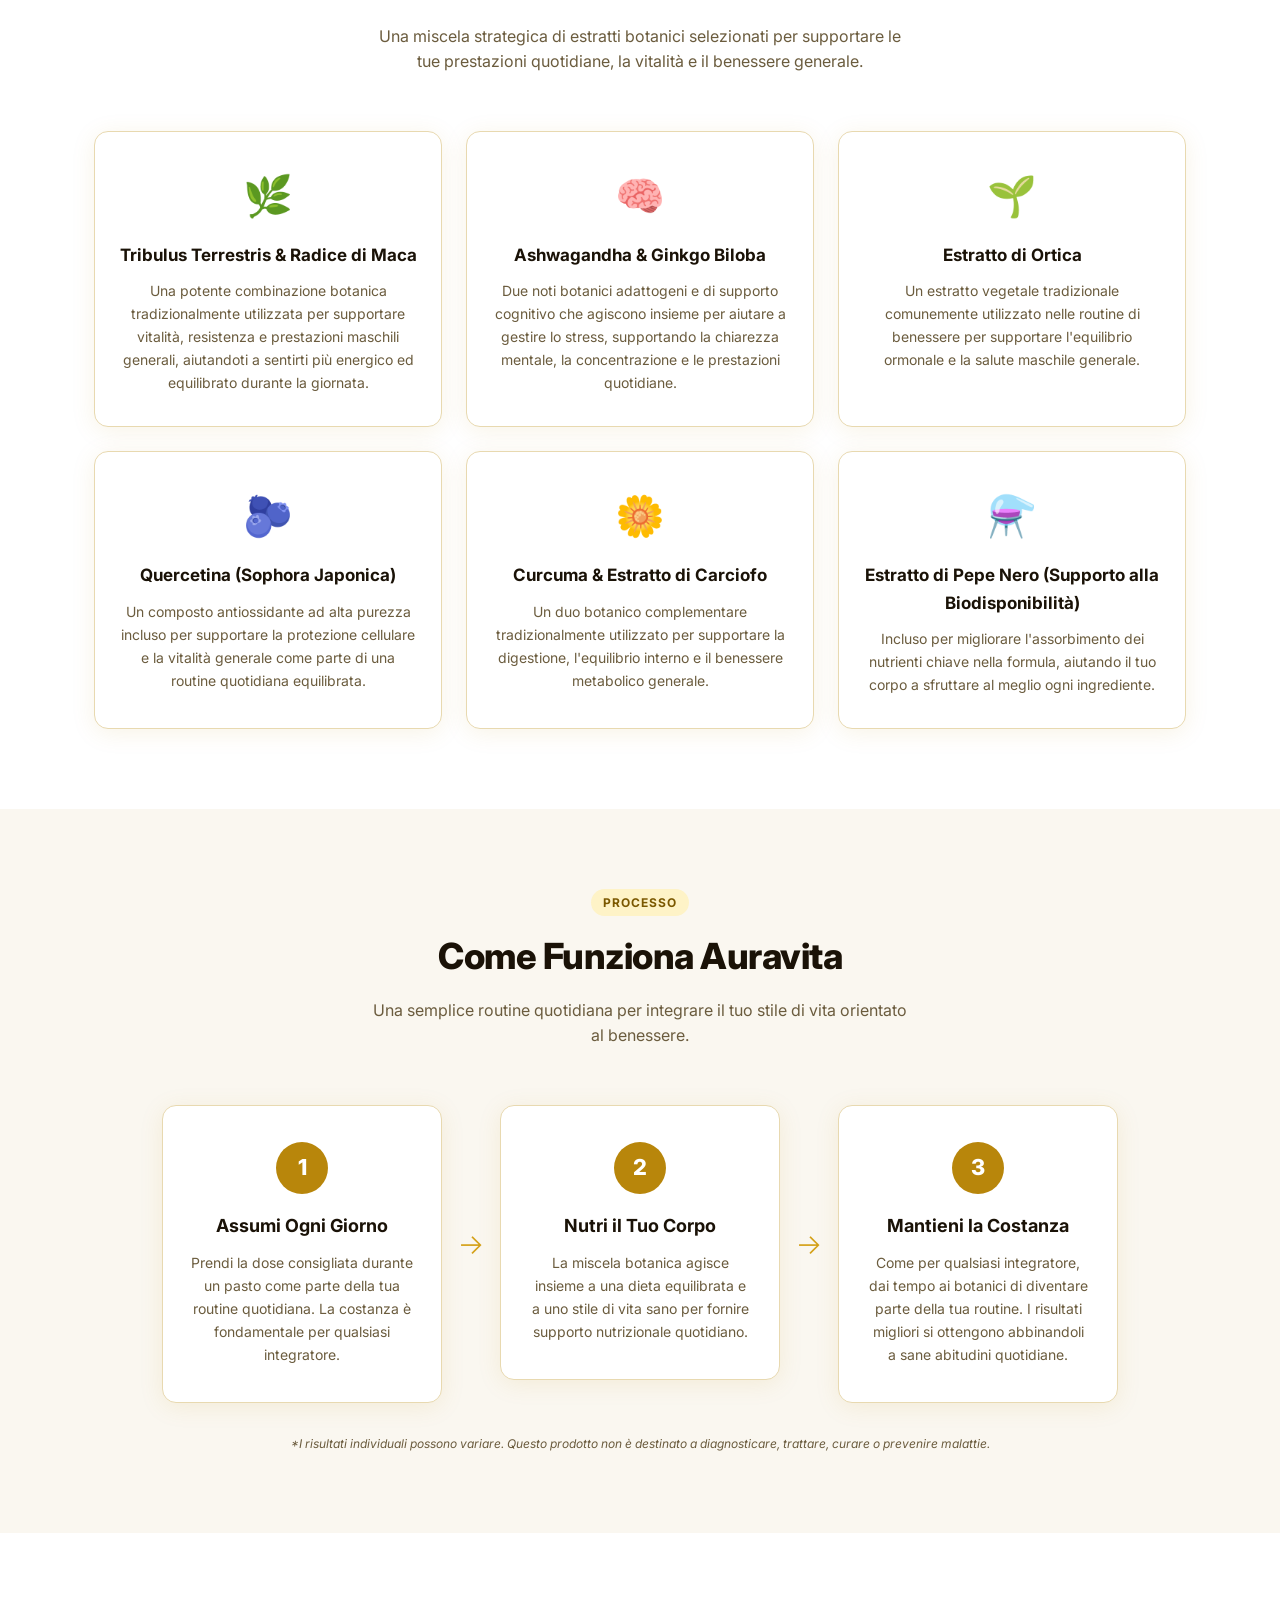
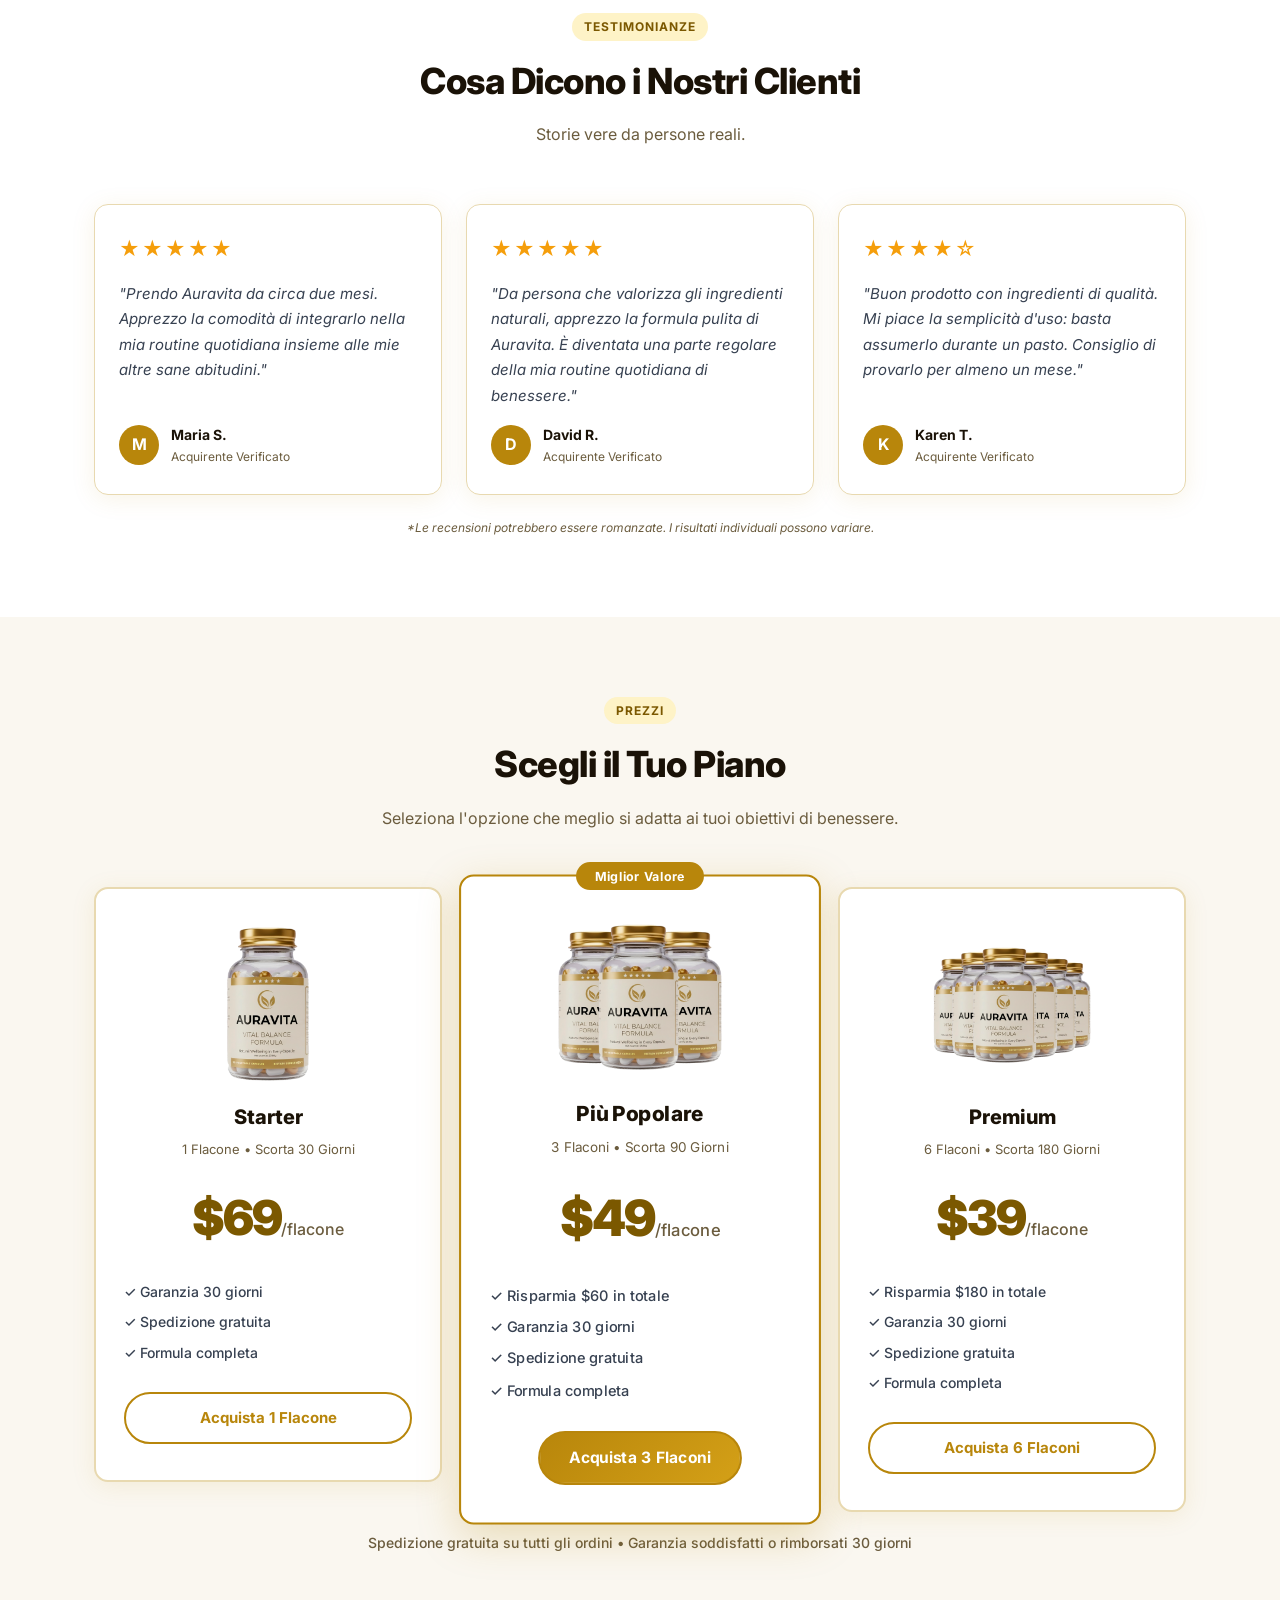
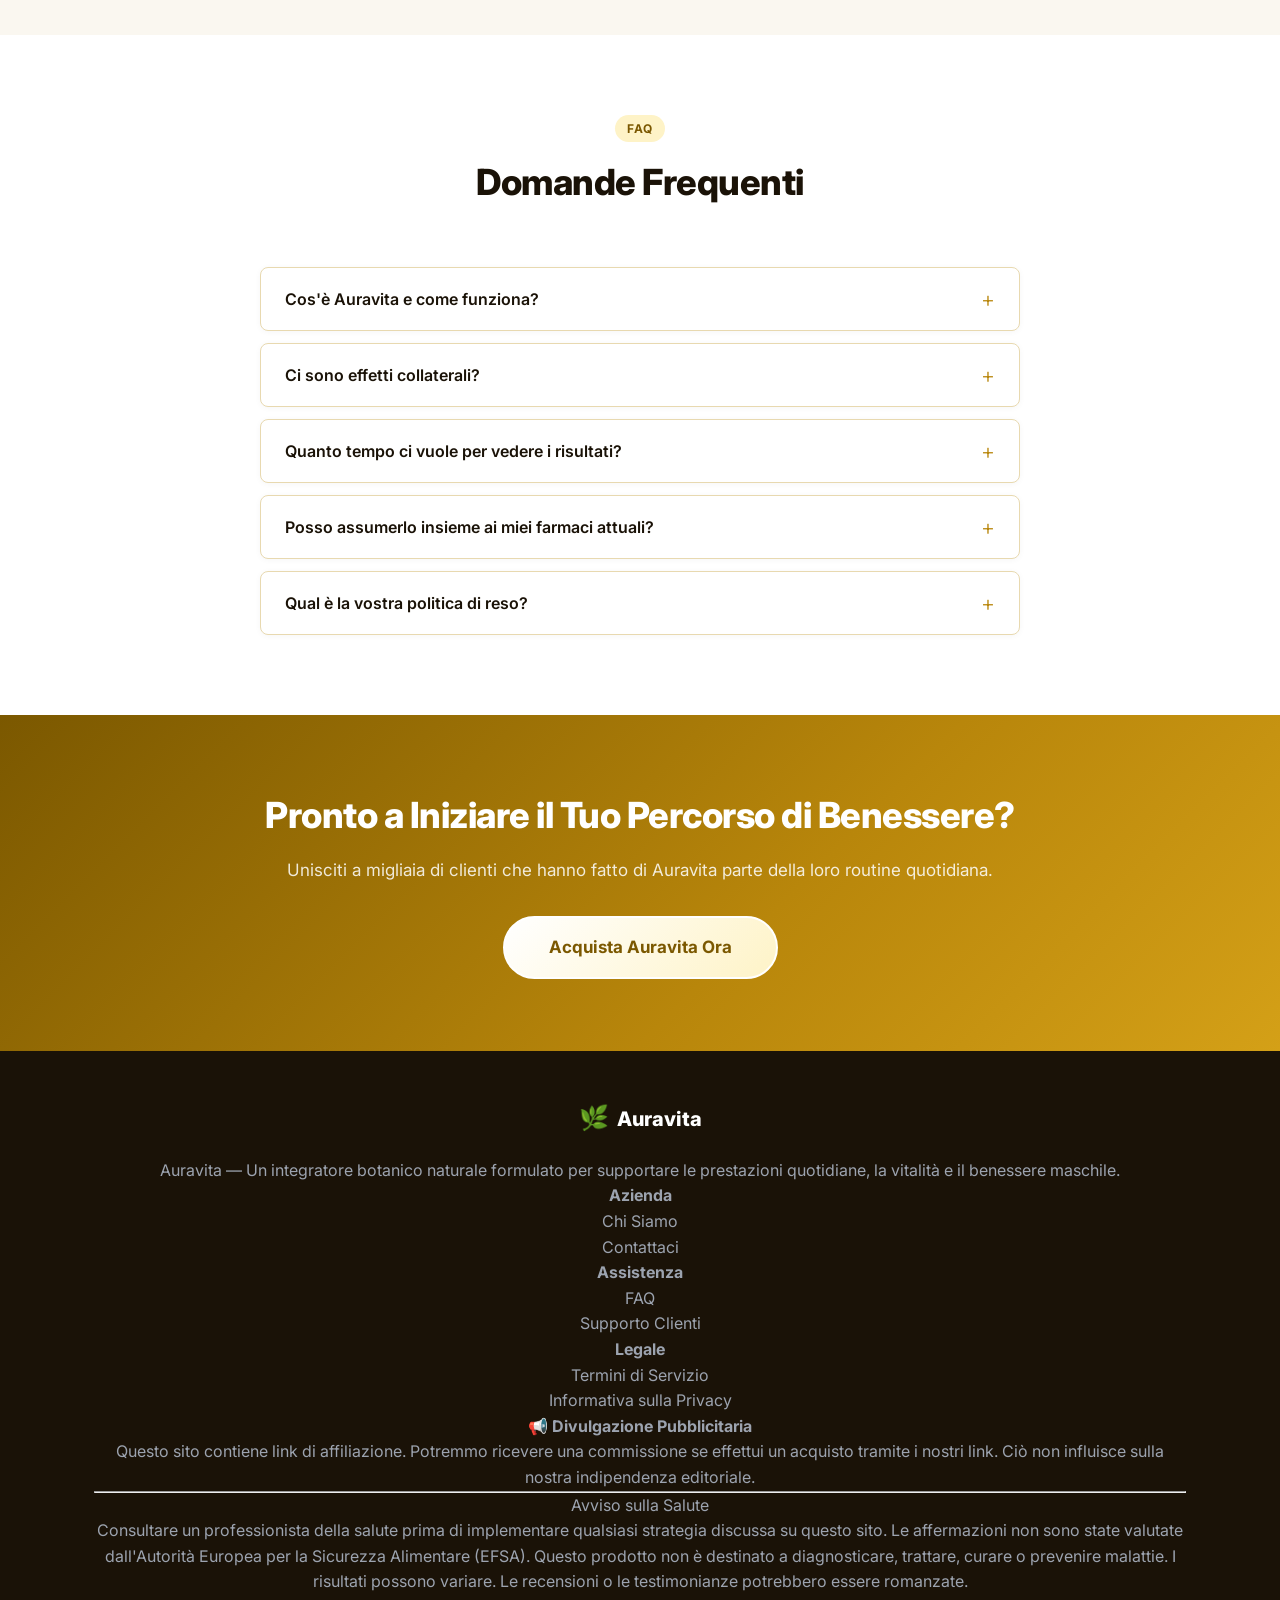
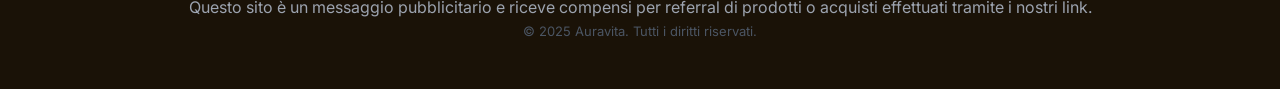
==== commit e864491a: "Update index.html" ====
--- a/index.html
+++ b/index.html
@@ -332,19 +332,55 @@
   <!-- FOOTER -->
   <footer class="footer">
     <div class="container">
-      <div class="footer-logo">
-        <span class="logo-icon">🌿</span>
-        <span class="logo-text">Auravita</span>
-      </div>
-      <p class="footer-disclaimer">
-        *Queste affermazioni non sono state valutate dall'Autorità Europea per la Sicurezza Alimentare (EFSA). Questo prodotto non è destinato a diagnosticare, trattare, curare o prevenire malattie. I risultati individuali possono variare. Questo è un messaggio pubblicitario.
-      </p>
-      <div class="footer-links">
-        <a href="#">Informativa sulla Privacy</a>
-        <a href="#">Termini di Servizio</a>
-        <a href="#">Contattaci</a>
-      </div>
-      <p class="footer-copy">© 2024 Auravita. Tutti i diritti riservati.</p>
+
+      <!-- 4 colunas -->
+      <div class="footer-grid">
+        <div class="footer-col footer-brand">
+          <div class="footer-logo">
+            <span class="logo-icon">🌿</span>
+            <span class="logo-text">Auravita</span>
+          </div>
+          <p class="footer-brand-desc">Auravita — Un integratore botanico naturale formulato per supportare le prestazioni quotidiane, la vitalità e il benessere maschile.</p>
+        </div>
+        <div class="footer-col">
+          <h4 class="footer-col-title">Azienda</h4>
+          <ul class="footer-col-links">
+            <li><a href="#">Chi Siamo</a></li>
+            <li><a href="#">Contattaci</a></li>
+          </ul>
+        </div>
+        <div class="footer-col">
+          <h4 class="footer-col-title">Assistenza</h4>
+          <ul class="footer-col-links">
+            <li><a href="#faq">FAQ</a></li>
+            <li><a href="#">Supporto Clienti</a></li>
+          </ul>
+        </div>
+        <div class="footer-col">
+          <h4 class="footer-col-title">Legale</h4>
+          <ul class="footer-col-links">
+            <li><a href="#">Termini di Servizio</a></li>
+            <li><a href="#">Informativa sulla Privacy</a></li>
+          </ul>
+        </div>
+      </div>
+
+      <!-- Advertising Disclosure -->
+      <div class="footer-disclosure">
+        <p><span class="disclosure-icon">📢</span> <strong>Divulgazione Pubblicitaria</strong></p>
+        <p>Questo sito contiene link di affiliazione. Potremmo ricevere una commissione se effettui un acquisto tramite i nostri link. Ciò non influisce sulla nostra indipendenza editoriale.</p>
+      </div>
+
+      <hr class="footer-divider" />
+
+      <!-- Health Disclaimer -->
+      <div class="footer-health">
+        <p class="footer-health-title">Avviso sulla Salute</p>
+        <p>Consultare un professionista della salute prima di implementare qualsiasi strategia discussa su questo sito. Le affermazioni non sono state valutate dall'Autorità Europea per la Sicurezza Alimentare (EFSA). Questo prodotto non è destinato a diagnosticare, trattare, curare o prevenire malattie. I risultati possono variare. Le recensioni o le testimonianze potrebbero essere romanzate.</p>
+        <p>Questo sito è un messaggio pubblicitario e riceve compensi per referral di prodotti o acquisti effettuati tramite i nostri link.</p>
+      </div>
+
+      <p class="footer-copy">© 2025 Auravita. Tutti i diritti riservati.</p>
     </div>
   </footer>
 
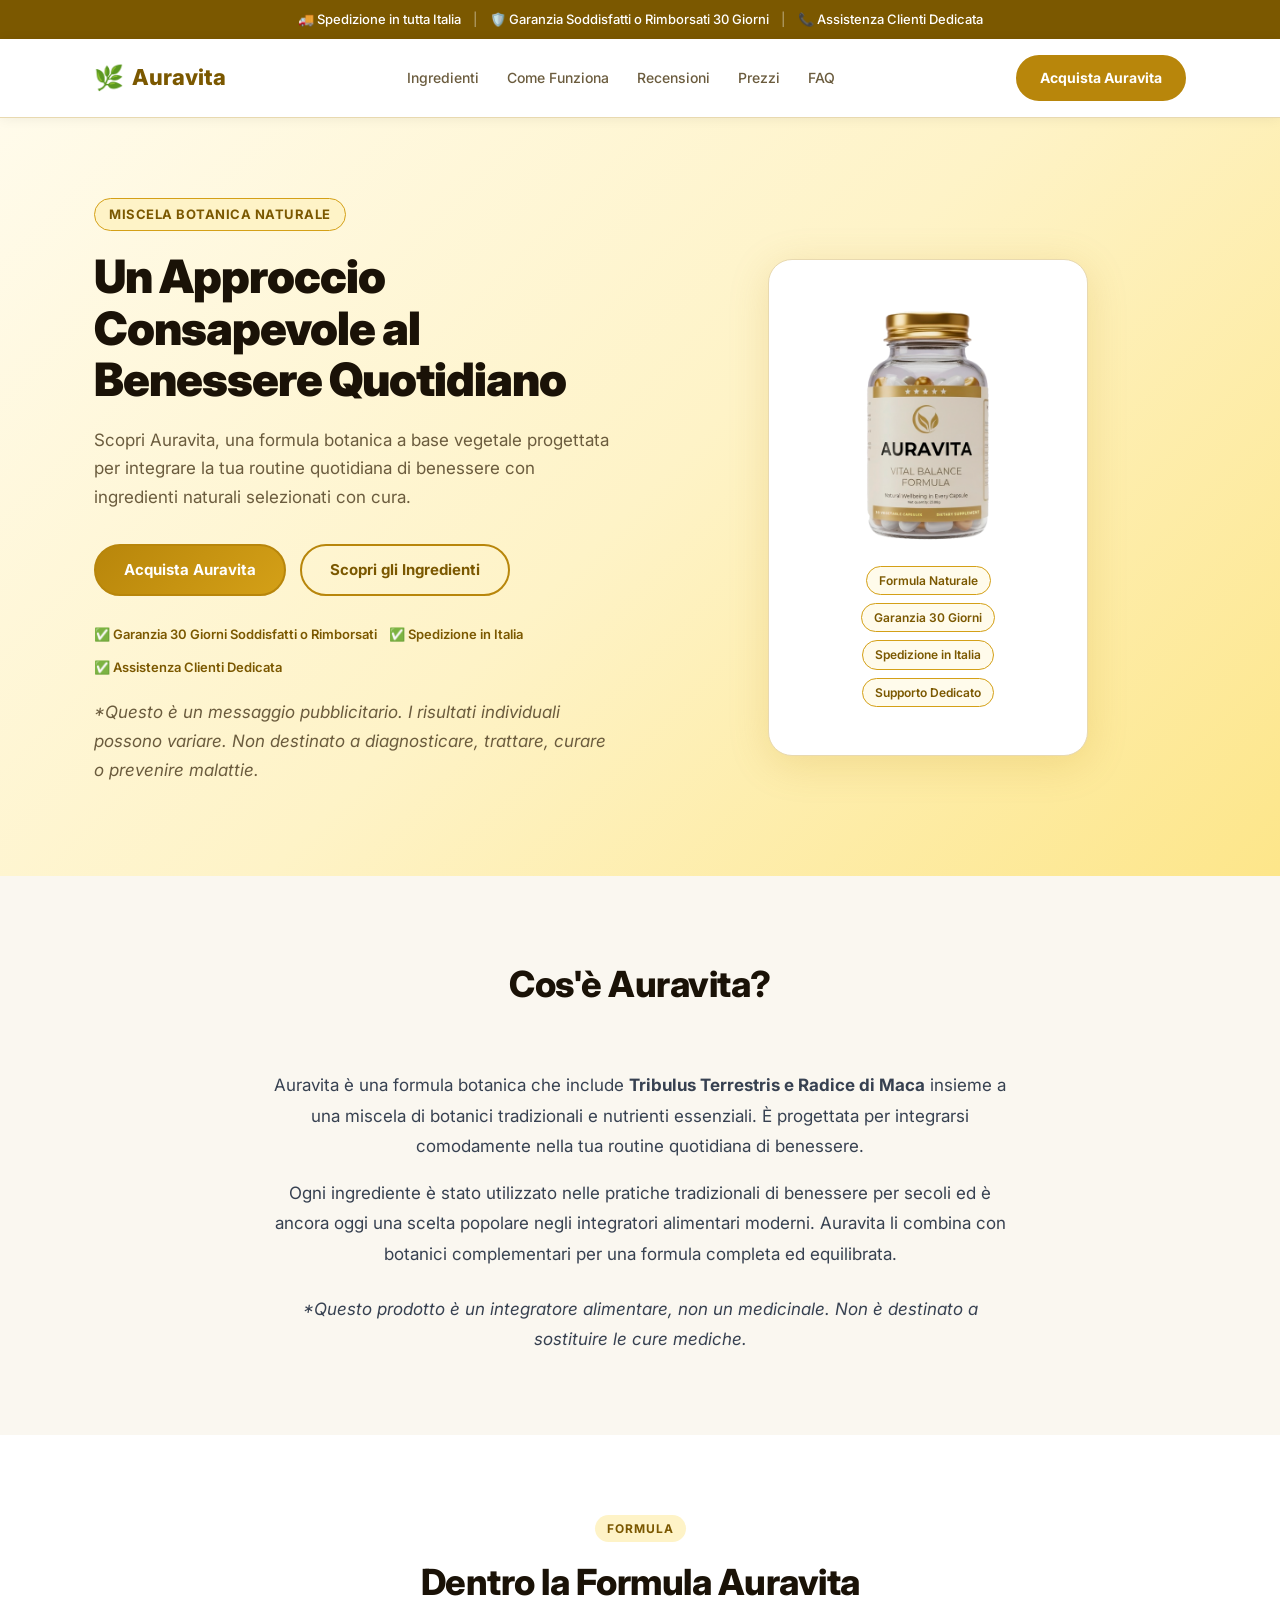
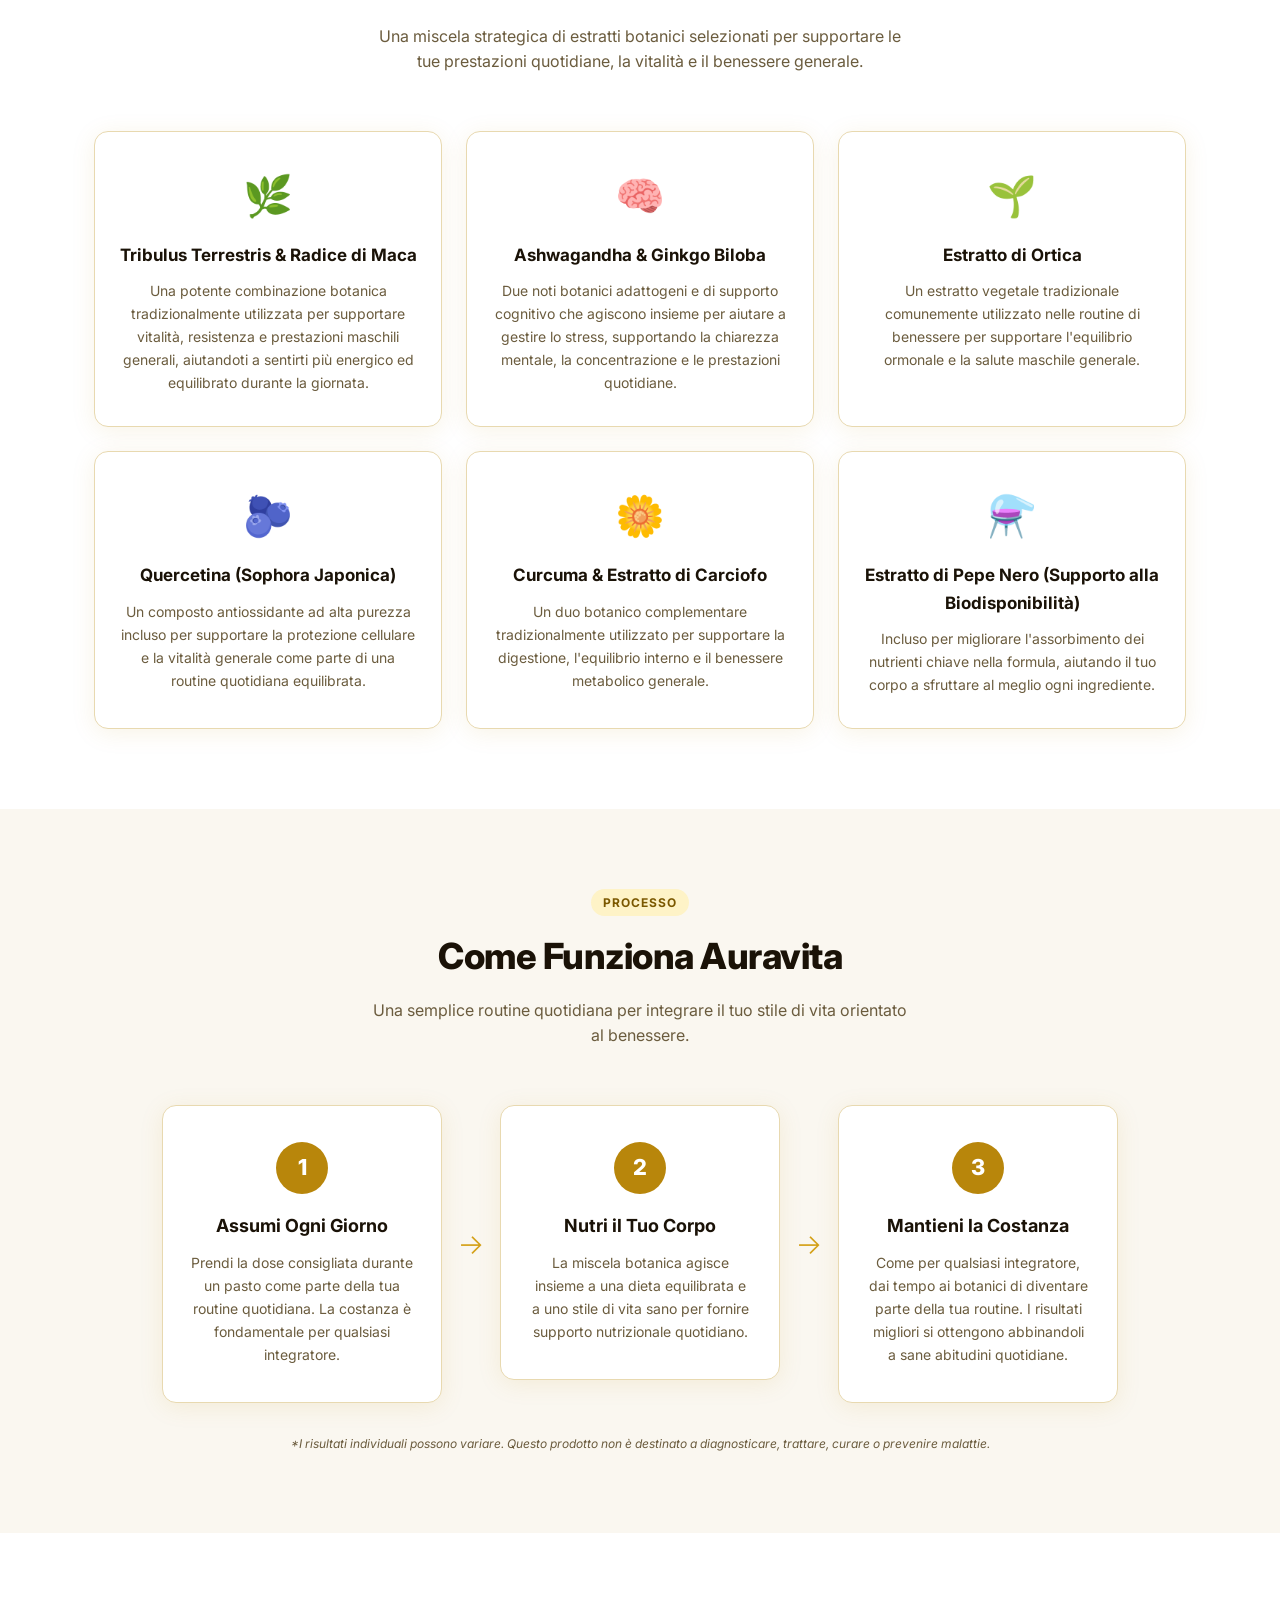
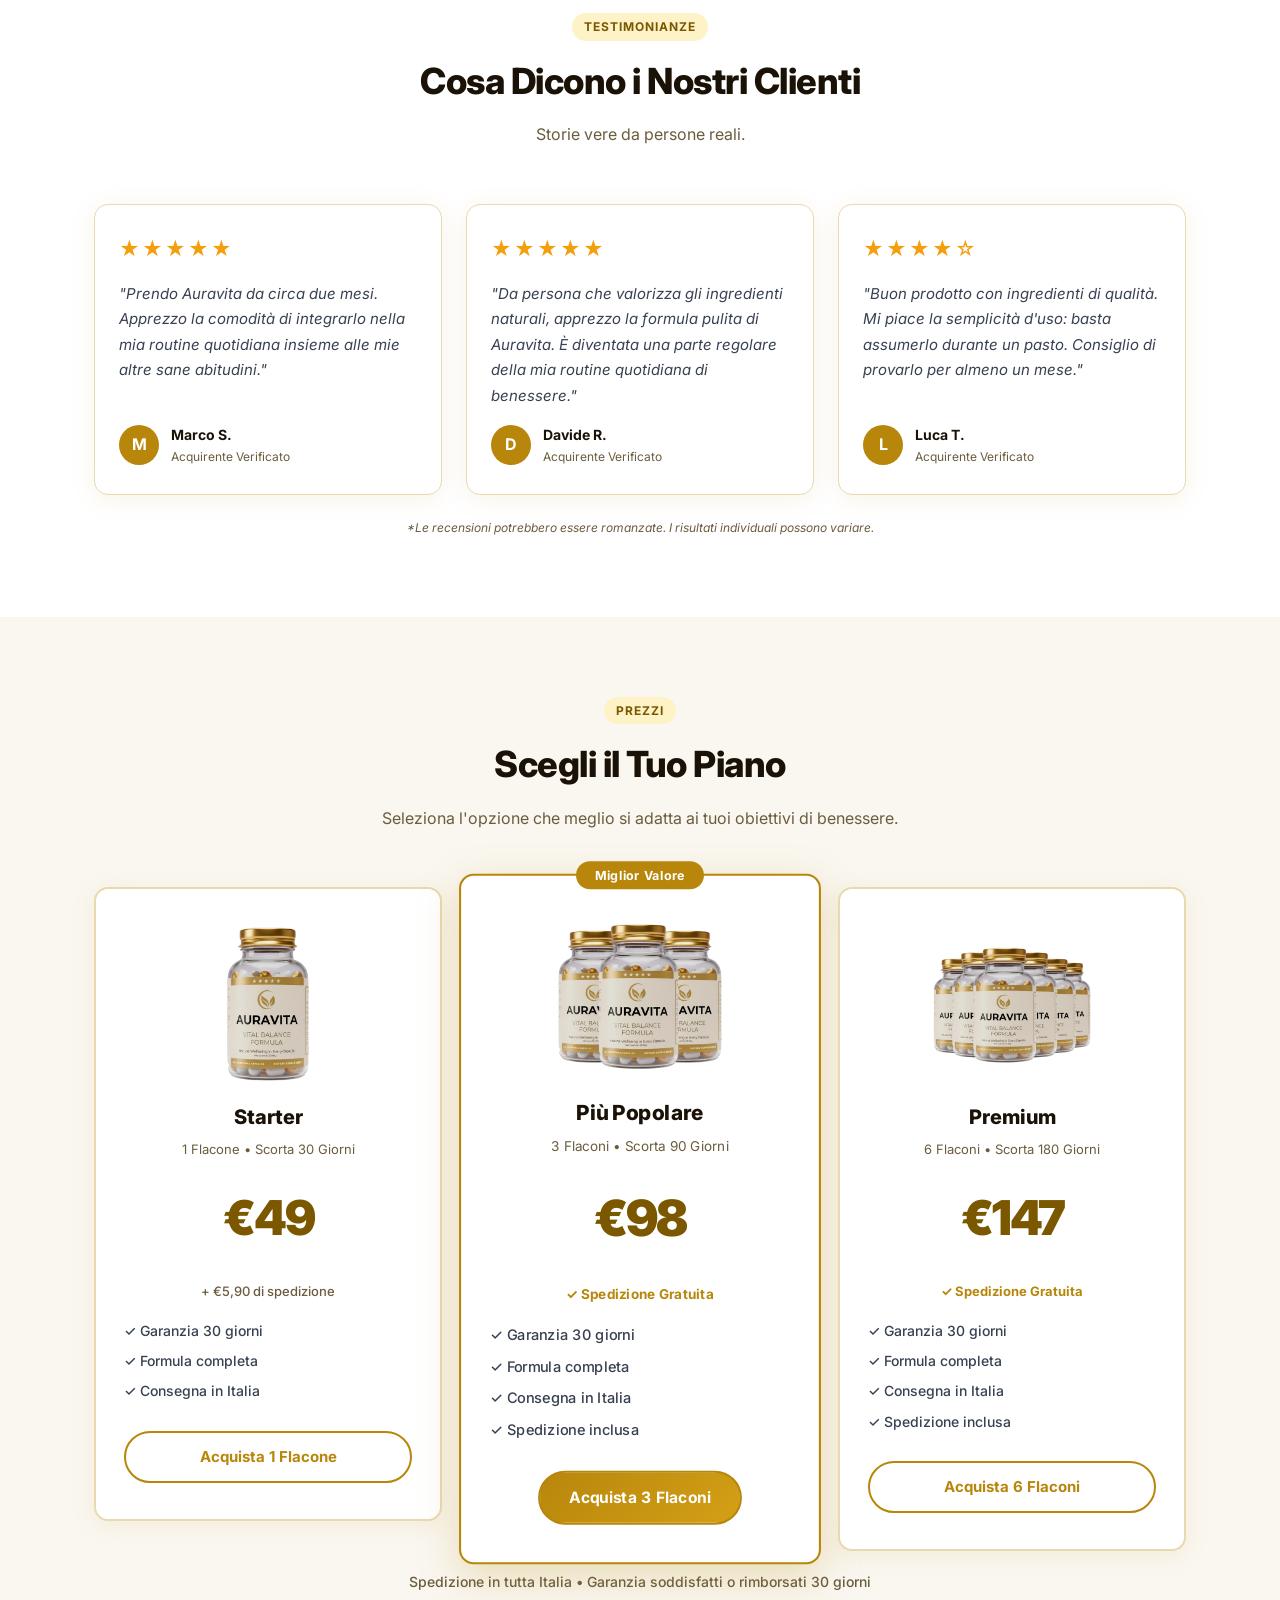
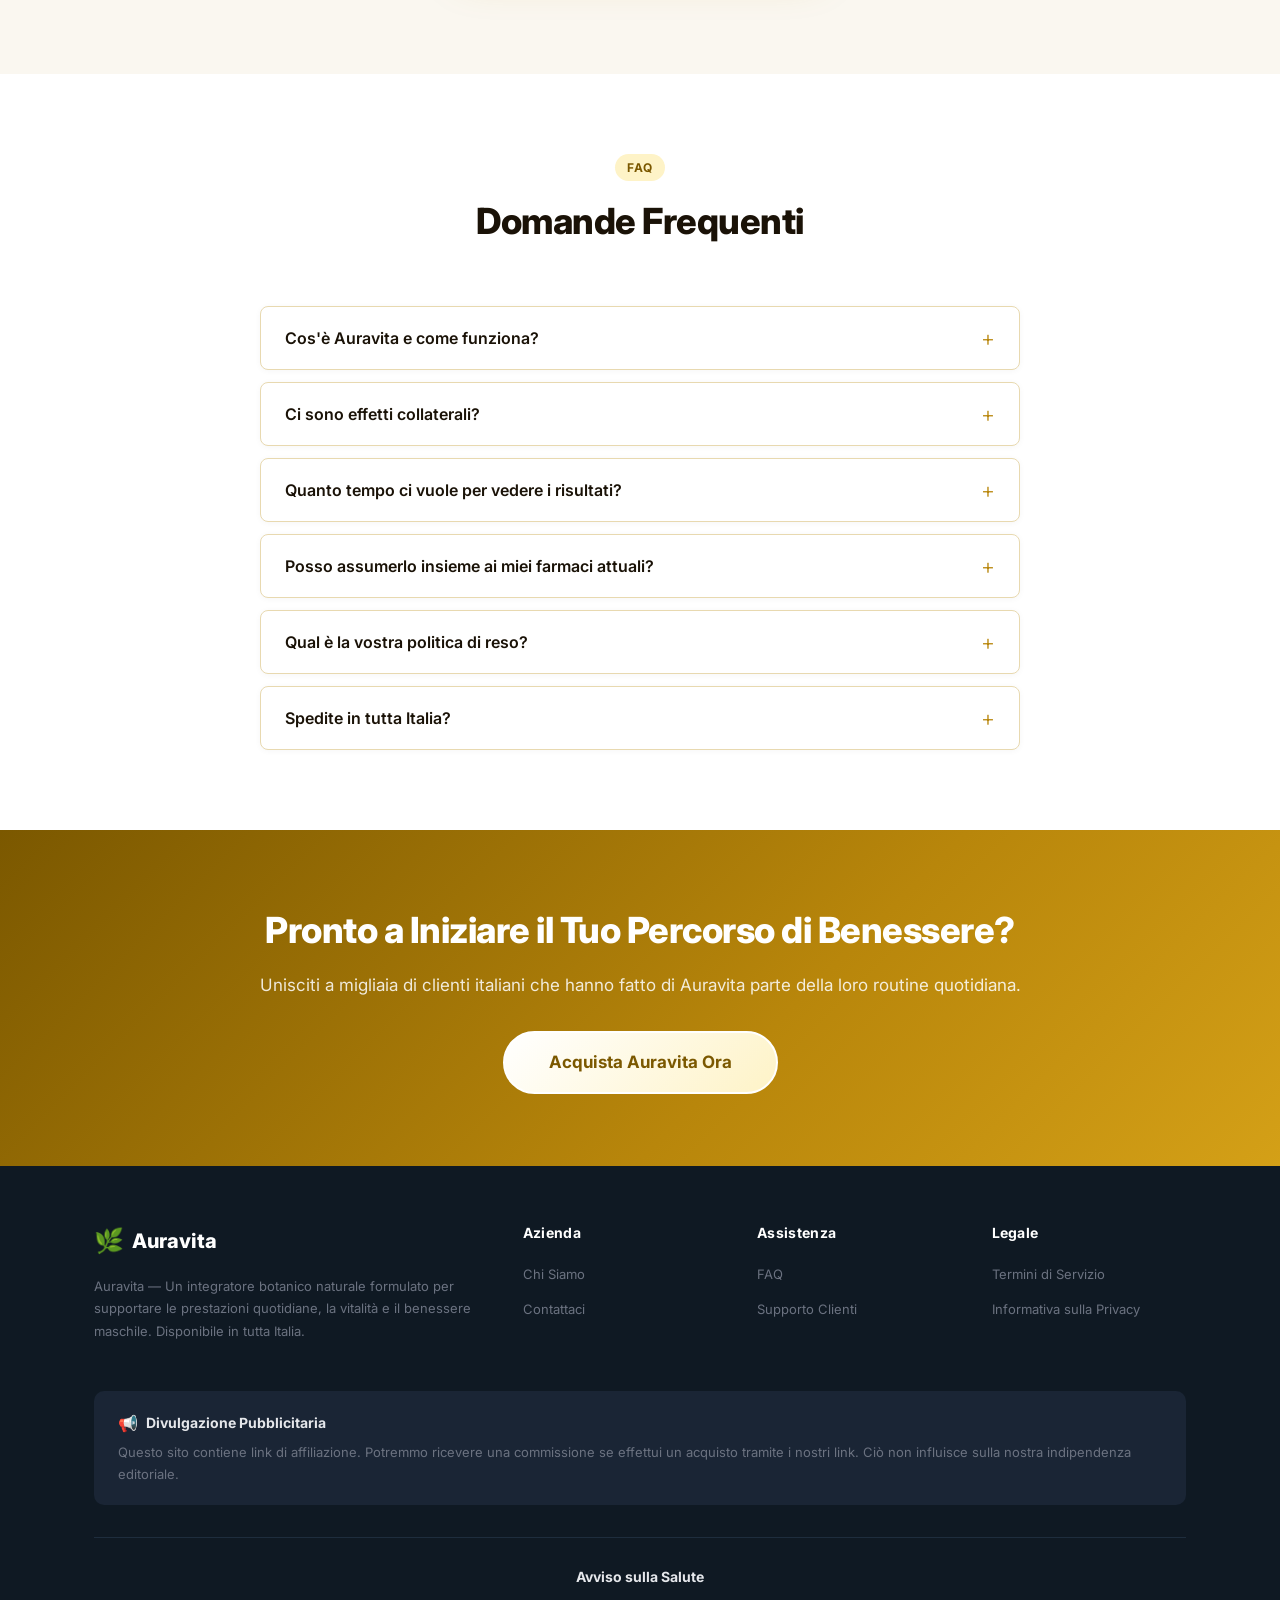
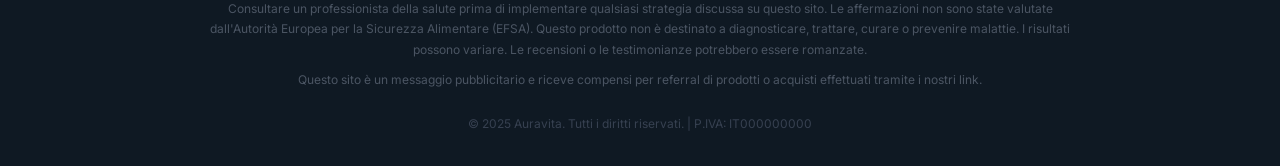
==== commit ad3658be: "Update index.html" ====
--- a/index.html
+++ b/index.html
@@ -13,7 +13,7 @@
 
   <!-- TOP BAR -->
   <div class="topbar">
-    <span>🚚 Spedizione Gratuita su Tutti gli Ordini</span>
+    <span>🚚 Spedizione in tutta Italia</span>
     <span class="sep">|</span>
     <span>🛡️ Garanzia Soddisfatti o Rimborsati 30 Giorni</span>
     <span class="sep">|</span>
@@ -34,7 +34,7 @@
         <a href="#pricing">Prezzi</a>
         <a href="#faq">FAQ</a>
       </nav>
-      <a href="https://www.auravita-eu.shop/RVepuAJa8/native1" class="btn btn-header">Acquista Auravita</a>
+      <a href="#pricing" class="btn btn-header">Acquista Auravita</a>
     </div>
   </header>
 
@@ -46,12 +46,12 @@
         <h1>Un Approccio Consapevole al Benessere Quotidiano</h1>
         <p>Scopri Auravita, una formula botanica a base vegetale progettata per integrare la tua routine quotidiana di benessere con ingredienti naturali selezionati con cura.</p>
         <div class="hero-buttons">
-          <a href="https://www.auravita-eu.shop/RVepuAJa8/native1" class="btn btn-primary">Acquista Auravita</a>
+          <a href="#pricing" class="btn btn-primary">Acquista Auravita</a>
           <a href="#ingredients" class="btn btn-outline">Scopri gli Ingredienti</a>
         </div>
         <div class="hero-trust">
           <span>✅ Garanzia 30 Giorni Soddisfatti o Rimborsati</span>
-          <span>✅ Spedizione Gratuita</span>
+          <span>✅ Spedizione in Italia</span>
           <span>✅ Assistenza Clienti Dedicata</span>
         </div>
         <p class="disclaimer">*Questo è un messaggio pubblicitario. I risultati individuali possono variare. Non destinato a diagnosticare, trattare, curare o prevenire malattie.</p>
@@ -62,7 +62,7 @@
           <div class="product-badges">
             <span>Formula Naturale</span>
             <span>Garanzia 30 Giorni</span>
-            <span>Spedizione Gratuita</span>
+            <span>Spedizione in Italia</span>
             <span>Supporto Dedicato</span>
           </div>
         </div>
@@ -173,7 +173,7 @@
           <div class="reviewer">
             <div class="reviewer-avatar">M</div>
             <div>
-              <strong>Maria S.</strong>
+              <strong>Marco S.</strong>
               <span>Acquirente Verificato</span>
             </div>
           </div>
@@ -184,7 +184,7 @@
           <div class="reviewer">
             <div class="reviewer-avatar">D</div>
             <div>
-              <strong>David R.</strong>
+              <strong>Davide R.</strong>
               <span>Acquirente Verificato</span>
             </div>
           </div>
@@ -193,9 +193,9 @@
           <div class="stars">★★★★☆</div>
           <p>"Buon prodotto con ingredienti di qualità. Mi piace la semplicità d'uso: basta assumerlo durante un pasto. Consiglio di provarlo per almeno un mese."</p>
           <div class="reviewer">
-            <div class="reviewer-avatar">K</div>
+            <div class="reviewer-avatar">L</div>
             <div>
-              <strong>Karen T.</strong>
+              <strong>Luca T.</strong>
               <span>Acquirente Verificato</span>
             </div>
           </div>
@@ -214,52 +214,63 @@
         <p>Seleziona l'opzione che meglio si adatta ai tuoi obiettivi di benessere.</p>
       </div>
       <div class="pricing-grid">
-        <!-- Starter -->
+
+        <!-- 1 Flacone -->
         <div class="price-card">
           <img src="1 pote.png" alt="Auravita 1 Flacone" class="price-img" />
           <h3>Starter</h3>
           <p class="price-sub">1 Flacone • Scorta 30 Giorni</p>
-          <div class="price-amount"><span class="price-value">$69</span><span class="price-per">/flacone</span></div>
+          <div class="price-amount">
+            <span class="price-value">€49</span>
+          </div>
+          <p class="price-shipping">+ €5,90 di spedizione</p>
           <ul class="price-features">
             <li>✓ Garanzia 30 giorni</li>
-            <li>✓ Spedizione gratuita</li>
             <li>✓ Formula completa</li>
+            <li>✓ Consegna in Italia</li>
           </ul>
           <a href="https://www.auravita-eu.shop/RVepuAJa8/native1" class="btn btn-outline-green">Acquista 1 Flacone</a>
         </div>
 
-        <!-- Most Popular -->
+        <!-- 3 Flaconi -->
         <div class="price-card popular">
           <div class="popular-badge">Miglior Valore</div>
           <img src="3 potes.png" alt="Auravita 3 Flaconi" class="price-img" />
           <h3>Più Popolare</h3>
           <p class="price-sub">3 Flaconi • Scorta 90 Giorni</p>
-          <div class="price-amount"><span class="price-value">$49</span><span class="price-per">/flacone</span></div>
+          <div class="price-amount">
+            <span class="price-value">€98</span>
+          </div>
+          <p class="price-shipping free">✓ Spedizione Gratuita</p>
           <ul class="price-features">
-            <li>✓ Risparmia $60 in totale</li>
             <li>✓ Garanzia 30 giorni</li>
-            <li>✓ Spedizione gratuita</li>
             <li>✓ Formula completa</li>
+            <li>✓ Consegna in Italia</li>
+            <li>✓ Spedizione inclusa</li>
           </ul>
           <a href="https://www.auravita-eu.shop/RVepuAJa8/native3" class="btn btn-primary">Acquista 3 Flaconi</a>
         </div>
 
-        <!-- Premium -->
+        <!-- 6 Flaconi -->
         <div class="price-card">
           <img src="6 potes.png" alt="Auravita 6 Flaconi" class="price-img" />
           <h3>Premium</h3>
           <p class="price-sub">6 Flaconi • Scorta 180 Giorni</p>
-          <div class="price-amount"><span class="price-value">$39</span><span class="price-per">/flacone</span></div>
+          <div class="price-amount">
+            <span class="price-value">€147</span>
+          </div>
+          <p class="price-shipping free">✓ Spedizione Gratuita</p>
           <ul class="price-features">
-            <li>✓ Risparmia $180 in totale</li>
             <li>✓ Garanzia 30 giorni</li>
-            <li>✓ Spedizione gratuita</li>
             <li>✓ Formula completa</li>
+            <li>✓ Consegna in Italia</li>
+            <li>✓ Spedizione inclusa</li>
           </ul>
           <a href="https://www.auravita-eu.shop/RVepuAJa8/native5" class="btn btn-outline-green">Acquista 6 Flaconi</a>
         </div>
-      </div>
-      <p class="pricing-note">Spedizione gratuita su tutti gli ordini • Garanzia soddisfatti o rimborsati 30 giorni</p>
+
+      </div>
+      <p class="pricing-note">Spedizione in tutta Italia • Garanzia soddisfatti o rimborsati 30 giorni</p>
     </div>
   </section>
 
@@ -316,6 +327,15 @@
             <p>Offriamo una garanzia soddisfatti o rimborsati di 30 giorni. Se non sei soddisfatto del tuo acquisto, contatta il nostro team di assistenza clienti per un rimborso completo.</p>
           </div>
         </div>
+        <div class="faq-item">
+          <button class="faq-question" onclick="toggleFaq(this)">
+            Spedite in tutta Italia?
+            <span class="faq-icon">+</span>
+          </button>
+          <div class="faq-answer">
+            <p>Sì, spediamo in tutta Italia. La spedizione è gratuita per ordini di 3 o 6 flaconi. Per l'acquisto di 1 flacone viene applicato un contributo spese di spedizione di €5,90.</p>
+          </div>
+        </div>
       </div>
     </div>
   </section>
@@ -324,8 +344,8 @@
   <section class="footer-cta">
     <div class="container">
       <h2>Pronto a Iniziare il Tuo Percorso di Benessere?</h2>
-      <p>Unisciti a migliaia di clienti che hanno fatto di Auravita parte della loro routine quotidiana.</p>
-      <a href="https://www.auravita-eu.shop/RVepuAJa8/native1" class="btn btn-primary btn-large">Acquista Auravita Ora</a>
+      <p>Unisciti a migliaia di clienti italiani che hanno fatto di Auravita parte della loro routine quotidiana.</p>
+      <a href="#pricing" class="btn btn-primary btn-large">Acquista Auravita Ora</a>
     </div>
   </section>
 
@@ -333,39 +353,37 @@
   <footer class="footer">
     <div class="container">
 
-      <!-- 4 colunas -->
       <div class="footer-grid">
         <div class="footer-col footer-brand">
           <div class="footer-logo">
             <span class="logo-icon">🌿</span>
             <span class="logo-text">Auravita</span>
           </div>
-          <p class="footer-brand-desc">Auravita — Un integratore botanico naturale formulato per supportare le prestazioni quotidiane, la vitalità e il benessere maschile.</p>
+          <p class="footer-brand-desc">Auravita — Un integratore botanico naturale formulato per supportare le prestazioni quotidiane, la vitalità e il benessere maschile. Disponibile in tutta Italia.</p>
         </div>
         <div class="footer-col">
           <h4 class="footer-col-title">Azienda</h4>
           <ul class="footer-col-links">
-            <li><a href="#">Chi Siamo</a></li>
-            <li><a href="#">Contattaci</a></li>
+            <li><a href="chi-siamo.html">Chi Siamo</a></li>
+            <li><a href="contatti.html">Contattaci</a></li>
           </ul>
         </div>
         <div class="footer-col">
           <h4 class="footer-col-title">Assistenza</h4>
           <ul class="footer-col-links">
             <li><a href="#faq">FAQ</a></li>
-            <li><a href="#">Supporto Clienti</a></li>
+            <li><a href="contatti.html">Supporto Clienti</a></li>
           </ul>
         </div>
         <div class="footer-col">
           <h4 class="footer-col-title">Legale</h4>
           <ul class="footer-col-links">
-            <li><a href="#">Termini di Servizio</a></li>
-            <li><a href="#">Informativa sulla Privacy</a></li>
-          </ul>
-        </div>
-      </div>
-
-      <!-- Advertising Disclosure -->
+            <li><a href="termini-di-servizio.html">Termini di Servizio</a></li>
+            <li><a href="informativa-privacy.html">Informativa sulla Privacy</a></li>
+          </ul>
+        </div>
+      </div>
+
       <div class="footer-disclosure">
         <p><span class="disclosure-icon">📢</span> <strong>Divulgazione Pubblicitaria</strong></p>
         <p>Questo sito contiene link di affiliazione. Potremmo ricevere una commissione se effettui un acquisto tramite i nostri link. Ciò non influisce sulla nostra indipendenza editoriale.</p>
@@ -373,14 +391,13 @@
 
       <hr class="footer-divider" />
 
-      <!-- Health Disclaimer -->
       <div class="footer-health">
         <p class="footer-health-title">Avviso sulla Salute</p>
         <p>Consultare un professionista della salute prima di implementare qualsiasi strategia discussa su questo sito. Le affermazioni non sono state valutate dall'Autorità Europea per la Sicurezza Alimentare (EFSA). Questo prodotto non è destinato a diagnosticare, trattare, curare o prevenire malattie. I risultati possono variare. Le recensioni o le testimonianze potrebbero essere romanzate.</p>
         <p>Questo sito è un messaggio pubblicitario e riceve compensi per referral di prodotti o acquisti effettuati tramite i nostri link.</p>
       </div>
 
-      <p class="footer-copy">© 2025 Auravita. Tutti i diritti riservati.</p>
+      <p class="footer-copy">© 2025 Auravita. Tutti i diritti riservati. | P.IVA: IT000000000</p>
     </div>
   </footer>
 
@@ -390,20 +407,17 @@
       const answer = item.querySelector('.faq-answer');
       const icon = btn.querySelector('.faq-icon');
       const isOpen = item.classList.contains('open');
-
       document.querySelectorAll('.faq-item.open').forEach(el => {
         el.classList.remove('open');
         el.querySelector('.faq-answer').style.maxHeight = null;
         el.querySelector('.faq-icon').textContent = '+';
       });
-
       if (!isOpen) {
         item.classList.add('open');
         answer.style.maxHeight = answer.scrollHeight + 'px';
         icon.textContent = '−';
       }
     }
-
     document.querySelectorAll('a[href^="#"]').forEach(a => {
       a.addEventListener('click', e => {
         e.preventDefault();
--- a/jellyburn.css
+++ b/jellyburn.css
@@ -614,6 +614,18 @@
     font-weight: 500;
   }
   
+  .price-shipping {
+    font-size: 13px;
+    color: var(--text-muted);
+    margin-bottom: 18px;
+    font-weight: 500;
+  }
+
+  .price-shipping.free {
+    color: var(--green);
+    font-weight: 700;
+  }
+
   .pricing-note {
     text-align: center;
     font-size: 14px;
@@ -718,49 +730,119 @@
   
   /* ===== FOOTER ===== */
   .footer {
-    background: #1a1207;
+    background: #0f1923;
     color: #9ca3af;
-    padding: 48px 0;
-    text-align: center;
-  }
-  
+    padding: 56px 0 32px;
+  }
+
+  /* Grid 4 colunas */
+  .footer-grid {
+    display: grid;
+    grid-template-columns: 2fr 1fr 1fr 1fr;
+    gap: 40px;
+    margin-bottom: 48px;
+  }
+
   .footer-logo {
     display: flex;
     align-items: center;
-    justify-content: center;
     gap: 8px;
     font-size: 20px;
     font-weight: 800;
     color: #fff;
-    margin-bottom: 20px;
-  }
-  
-  .footer-disclaimer {
+    margin-bottom: 14px;
+  }
+
+  .footer-brand-desc {
+    font-size: 13px;
+    color: #6b7280;
+    line-height: 1.75;
+  }
+
+  .footer-col-title {
+    font-size: 14px;
+    font-weight: 700;
+    color: #fff;
+    margin-bottom: 16px;
+    letter-spacing: 0.3px;
+  }
+
+  .footer-col-links {
+    display: flex;
+    flex-direction: column;
+    gap: 10px;
+  }
+
+  .footer-col-links a {
+    font-size: 13px;
+    color: #6b7280;
+    transition: color 0.15s;
+  }
+
+  .footer-col-links a:hover { color: #fff; }
+
+  /* Advertising Disclosure */
+  .footer-disclosure {
+    background: #1a2535;
+    border-radius: 10px;
+    padding: 20px 24px;
+    margin-bottom: 32px;
+    display: flex;
+    flex-direction: column;
+    gap: 6px;
+  }
+
+  .footer-disclosure p:first-child {
+    font-size: 14px;
+    font-weight: 700;
+    color: #e5e7eb;
+    display: flex;
+    align-items: center;
+    gap: 8px;
+  }
+
+  .footer-disclosure p:last-child {
+    font-size: 13px;
+    color: #6b7280;
+    line-height: 1.65;
+  }
+
+  .disclosure-icon { font-size: 16px; }
+
+  /* Divider */
+  .footer-divider {
+    border: none;
+    border-top: 1px solid #1e2d3d;
+    margin-bottom: 28px;
+  }
+
+  /* Health Disclaimer */
+  .footer-health {
+    text-align: center;
+    margin-bottom: 24px;
+    display: flex;
+    flex-direction: column;
+    gap: 10px;
+  }
+
+  .footer-health-title {
+    font-size: 14px;
+    font-weight: 700;
+    color: #e5e7eb;
+  }
+
+  .footer-health p:not(.footer-health-title) {
     font-size: 12px;
+    color: #4b5563;
     line-height: 1.7;
-    max-width: 680px;
-    margin: 0 auto 24px;
-    color: #6b7280;
-  }
-  
-  .footer-links {
-    display: flex;
-    justify-content: center;
-    gap: 24px;
-    margin-bottom: 20px;
-  }
-  
-  .footer-links a {
-    font-size: 13px;
-    color: #9ca3af;
-    transition: color 0.15s;
-  }
-  
-  .footer-links a:hover { color: #fff; }
-  
+    max-width: 860px;
+    margin: 0 auto;
+  }
+
   .footer-copy {
-    font-size: 13px;
-    color: #4b5563;
+    font-size: 12px;
+    color: #374151;
+    text-align: center;
   }
   
   /* ===== DISCLAIMER ===== */
@@ -783,6 +865,12 @@
   }
   
   @media (max-width: 768px) {
+    .footer-grid {
+      grid-template-columns: 1fr 1fr;
+      gap: 28px;
+    }
+    .footer-brand { grid-column: 1 / -1; }
+
     .nav { display: none; }
     .btn-header { display: none; }
   
@@ -825,5 +913,6 @@
     .section-header h2 { font-size: 24px; }
     .faq-question { font-size: 14px; padding: 16px 18px; }
     .faq-answer p { padding: 0 18px 16px; font-size: 14px; }
-  }
-  +    .footer-grid { grid-template-columns: 1fr; }
+  }
+  
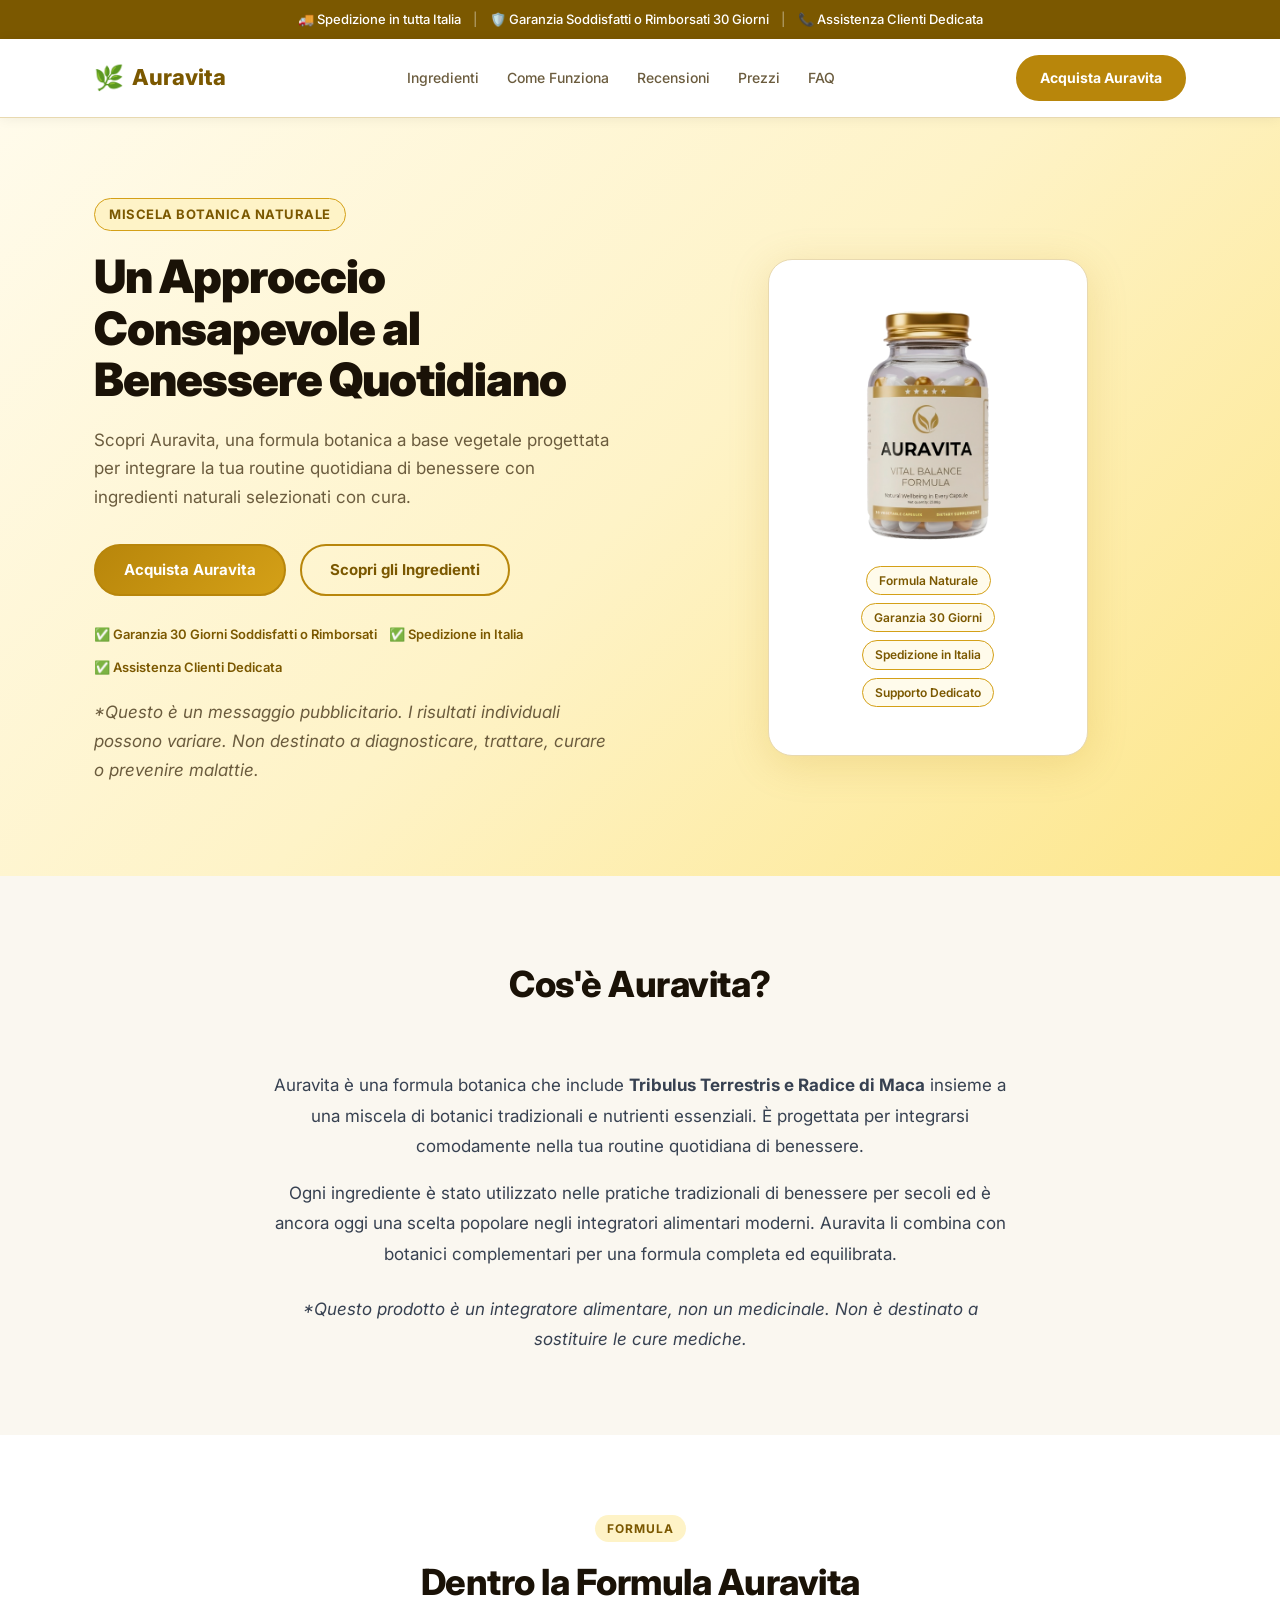
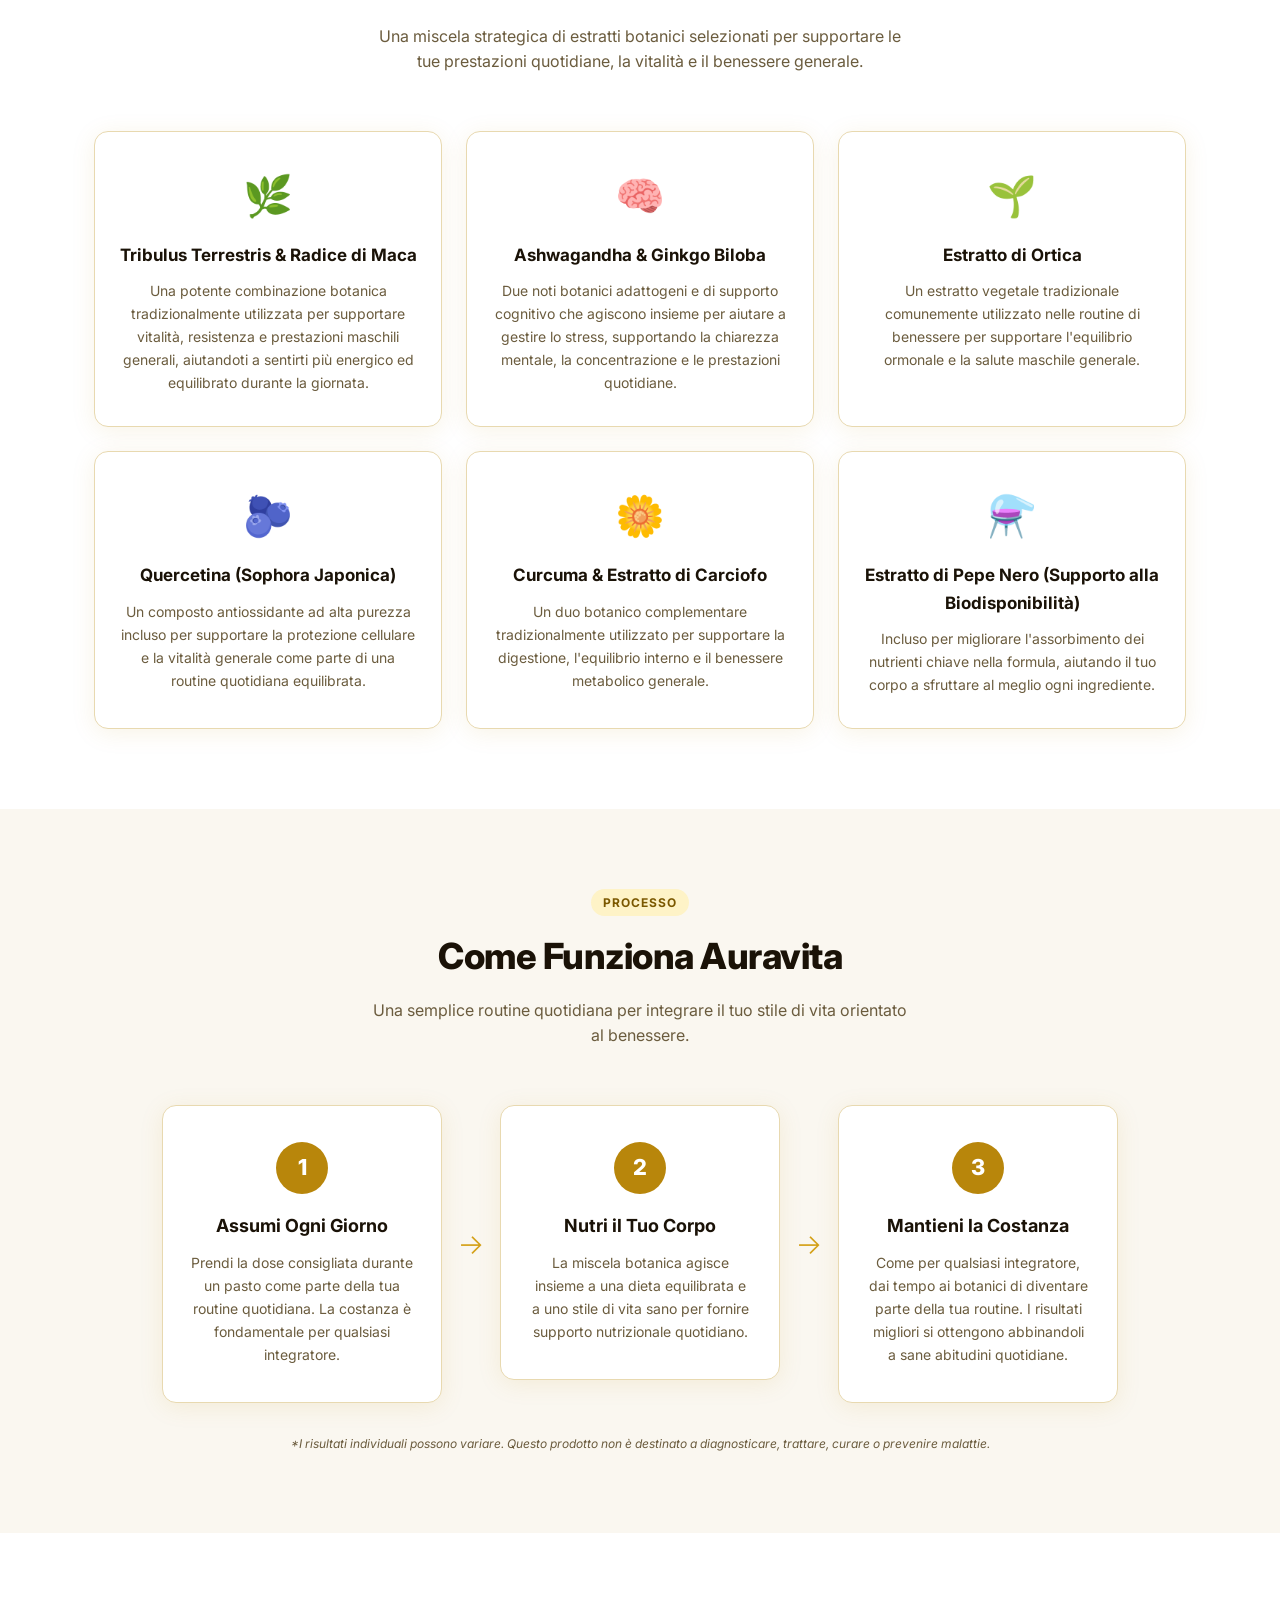
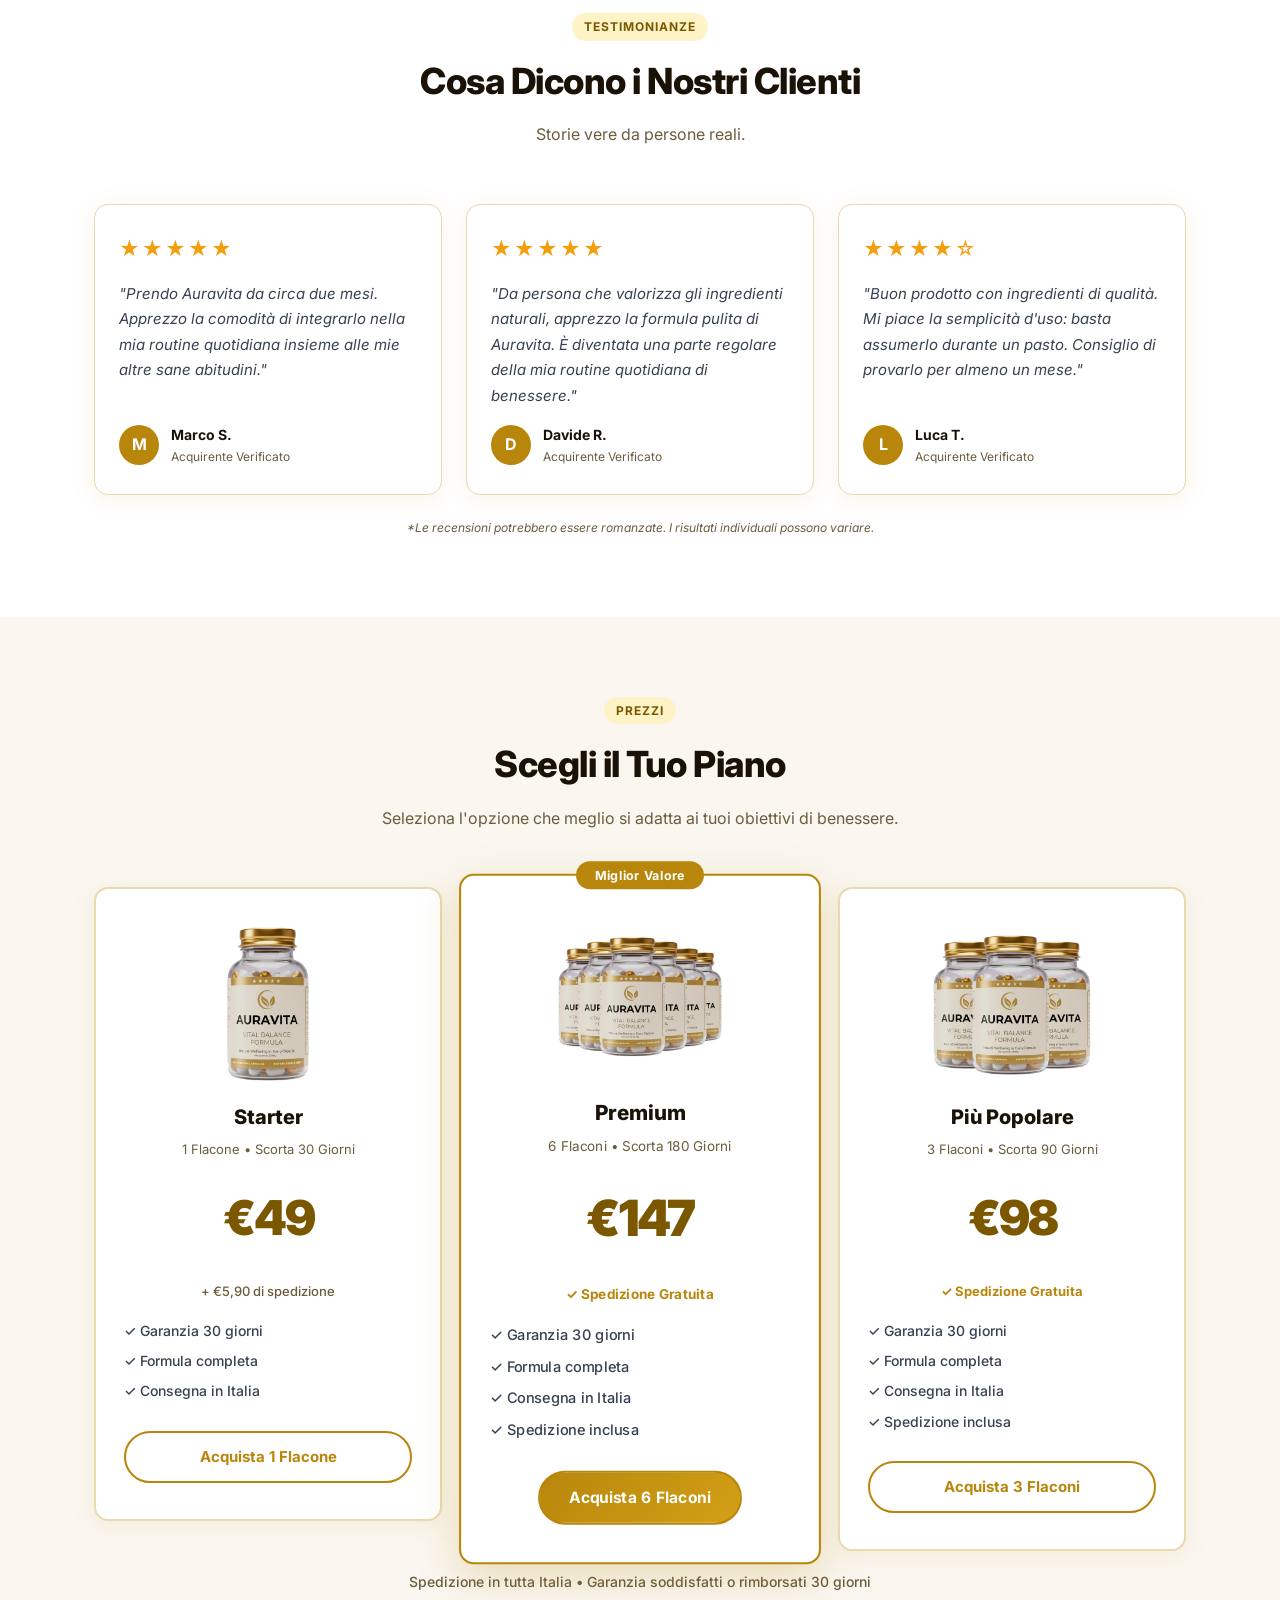
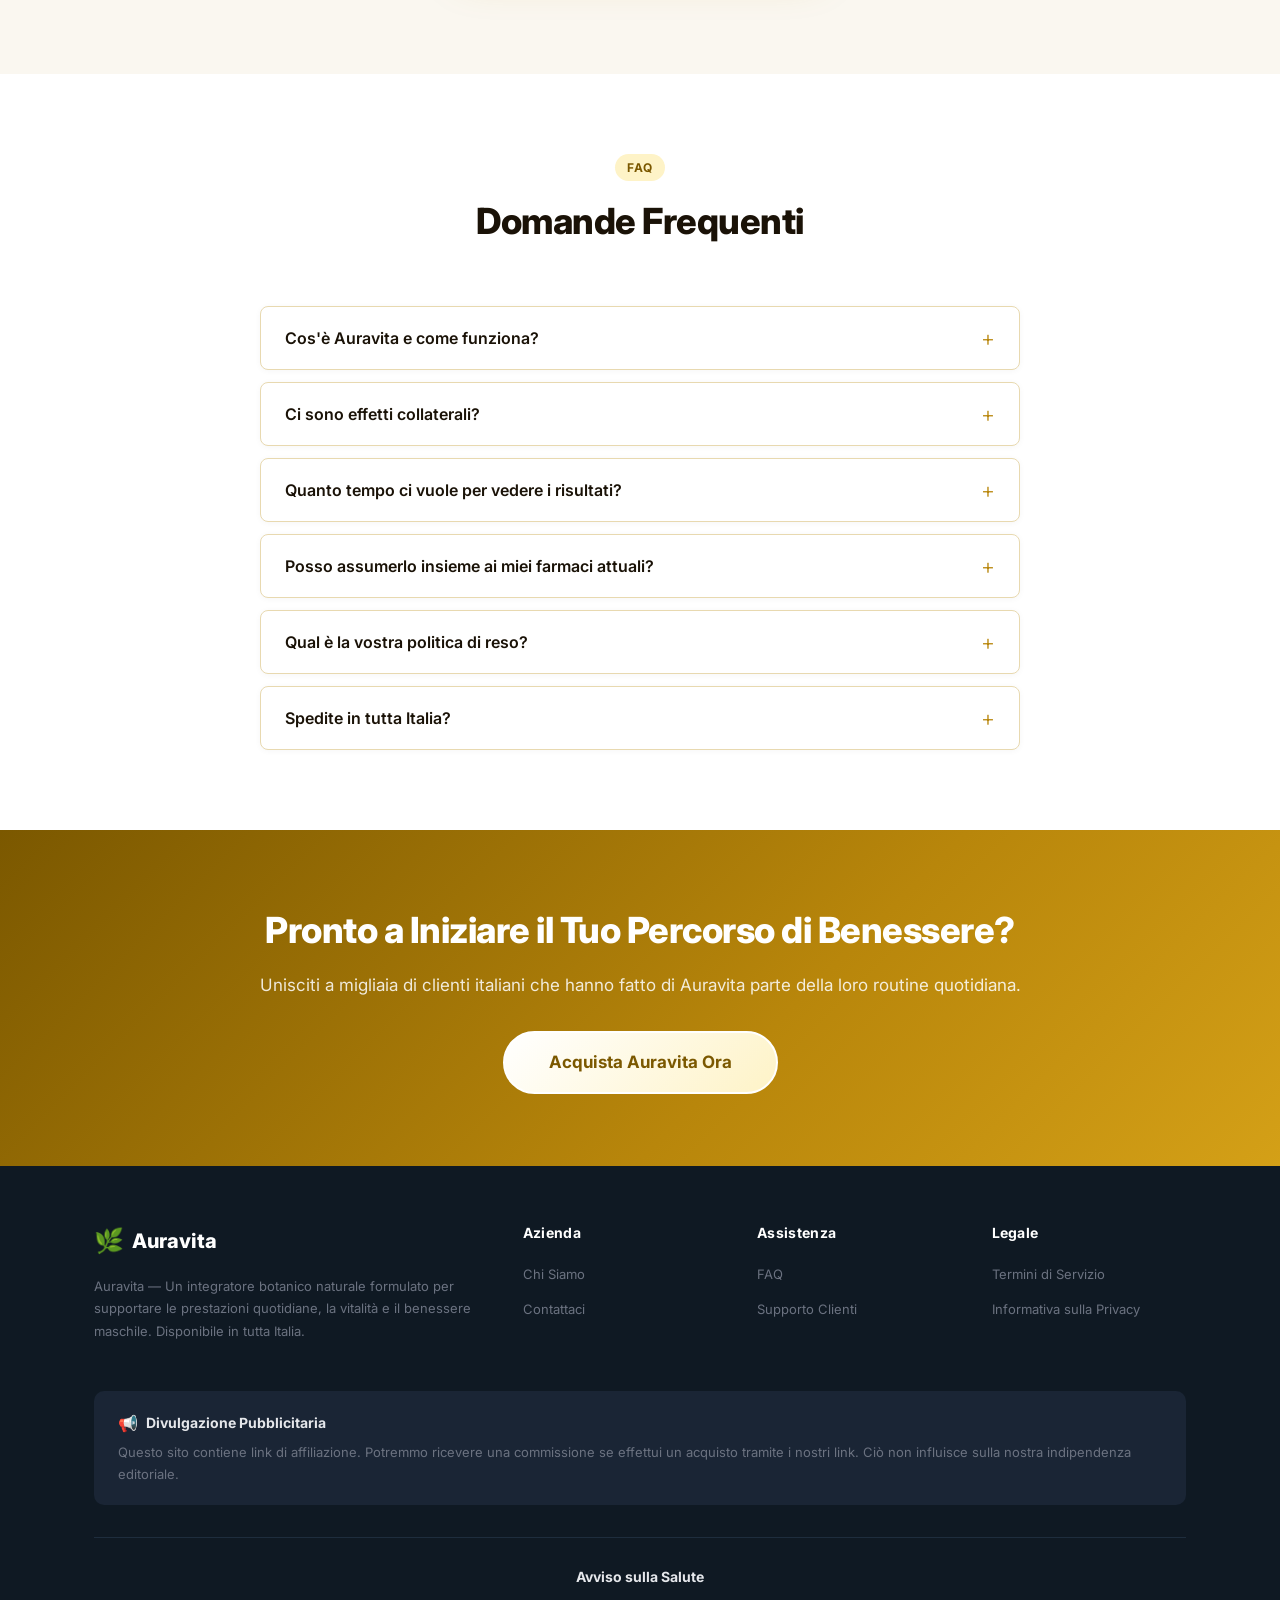
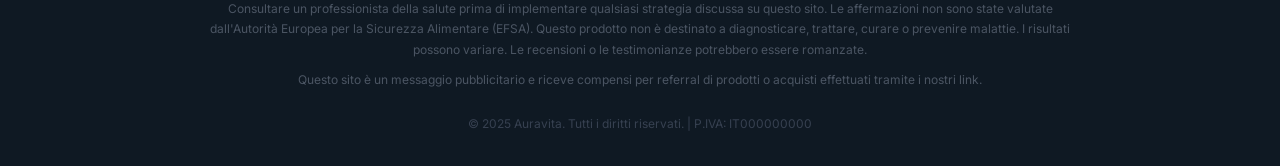
==== commit 681961bc: "Update index.html" ====
--- a/index.html
+++ b/index.html
@@ -72,7 +72,7 @@
 
   <!-- WHAT IS AURAVITA -->
   <section class="what-is section-light">
-    <div class="container">
+    <div class="container" id="ingredients">
       <div class="section-header">
         <h2>Cos'è Auravita?</h2>
       </div>
@@ -232,14 +232,14 @@
           <a href="https://www.auravita-eu.shop/RVepuAJa8/native1" class="btn btn-outline-green">Acquista 1 Flacone</a>
         </div>
 
-        <!-- 3 Flaconi -->
+        <!-- 6 Flaconi — CENTRO -->
         <div class="price-card popular">
           <div class="popular-badge">Miglior Valore</div>
-          <img src="3 potes.png" alt="Auravita 3 Flaconi" class="price-img" />
-          <h3>Più Popolare</h3>
-          <p class="price-sub">3 Flaconi • Scorta 90 Giorni</p>
+          <img src="6 potes.png" alt="Auravita 6 Flaconi" class="price-img" />
+          <h3>Premium</h3>
+          <p class="price-sub">6 Flaconi • Scorta 180 Giorni</p>
           <div class="price-amount">
-            <span class="price-value">€98</span>
+            <span class="price-value">€147</span>
           </div>
           <p class="price-shipping free">✓ Spedizione Gratuita</p>
           <ul class="price-features">
@@ -248,16 +248,16 @@
             <li>✓ Consegna in Italia</li>
             <li>✓ Spedizione inclusa</li>
           </ul>
-          <a href="https://www.auravita-eu.shop/RVepuAJa8/native3" class="btn btn-primary">Acquista 3 Flaconi</a>
-        </div>
-
-        <!-- 6 Flaconi -->
+          <a href="https://www.auravita-eu.shop/RVepuAJa8/native5" class="btn btn-primary">Acquista 6 Flaconi</a>
+        </div>
+
+        <!-- 3 Flaconi -->
         <div class="price-card">
-          <img src="6 potes.png" alt="Auravita 6 Flaconi" class="price-img" />
-          <h3>Premium</h3>
-          <p class="price-sub">6 Flaconi • Scorta 180 Giorni</p>
+          <img src="3 potes.png" alt="Auravita 3 Flaconi" class="price-img" />
+          <h3>Più Popolare</h3>
+          <p class="price-sub">3 Flaconi • Scorta 90 Giorni</p>
           <div class="price-amount">
-            <span class="price-value">€147</span>
+            <span class="price-value">€98</span>
           </div>
           <p class="price-shipping free">✓ Spedizione Gratuita</p>
           <ul class="price-features">
@@ -266,7 +266,7 @@
             <li>✓ Consegna in Italia</li>
             <li>✓ Spedizione inclusa</li>
           </ul>
-          <a href="https://www.auravita-eu.shop/RVepuAJa8/native5" class="btn btn-outline-green">Acquista 6 Flaconi</a>
+          <a href="https://www.auravita-eu.shop/RVepuAJa8/native3" class="btn btn-outline-green">Acquista 3 Flaconi</a>
         </div>
 
       </div>
@@ -364,7 +364,7 @@
         <div class="footer-col">
           <h4 class="footer-col-title">Azienda</h4>
           <ul class="footer-col-links">
-            <li><a href="chi-siamo.html">Chi Siamo</a></li>
+            <li><a href="#ingredients">Chi Siamo</a></li>
             <li><a href="contatti.html">Contattaci</a></li>
           </ul>
         </div>
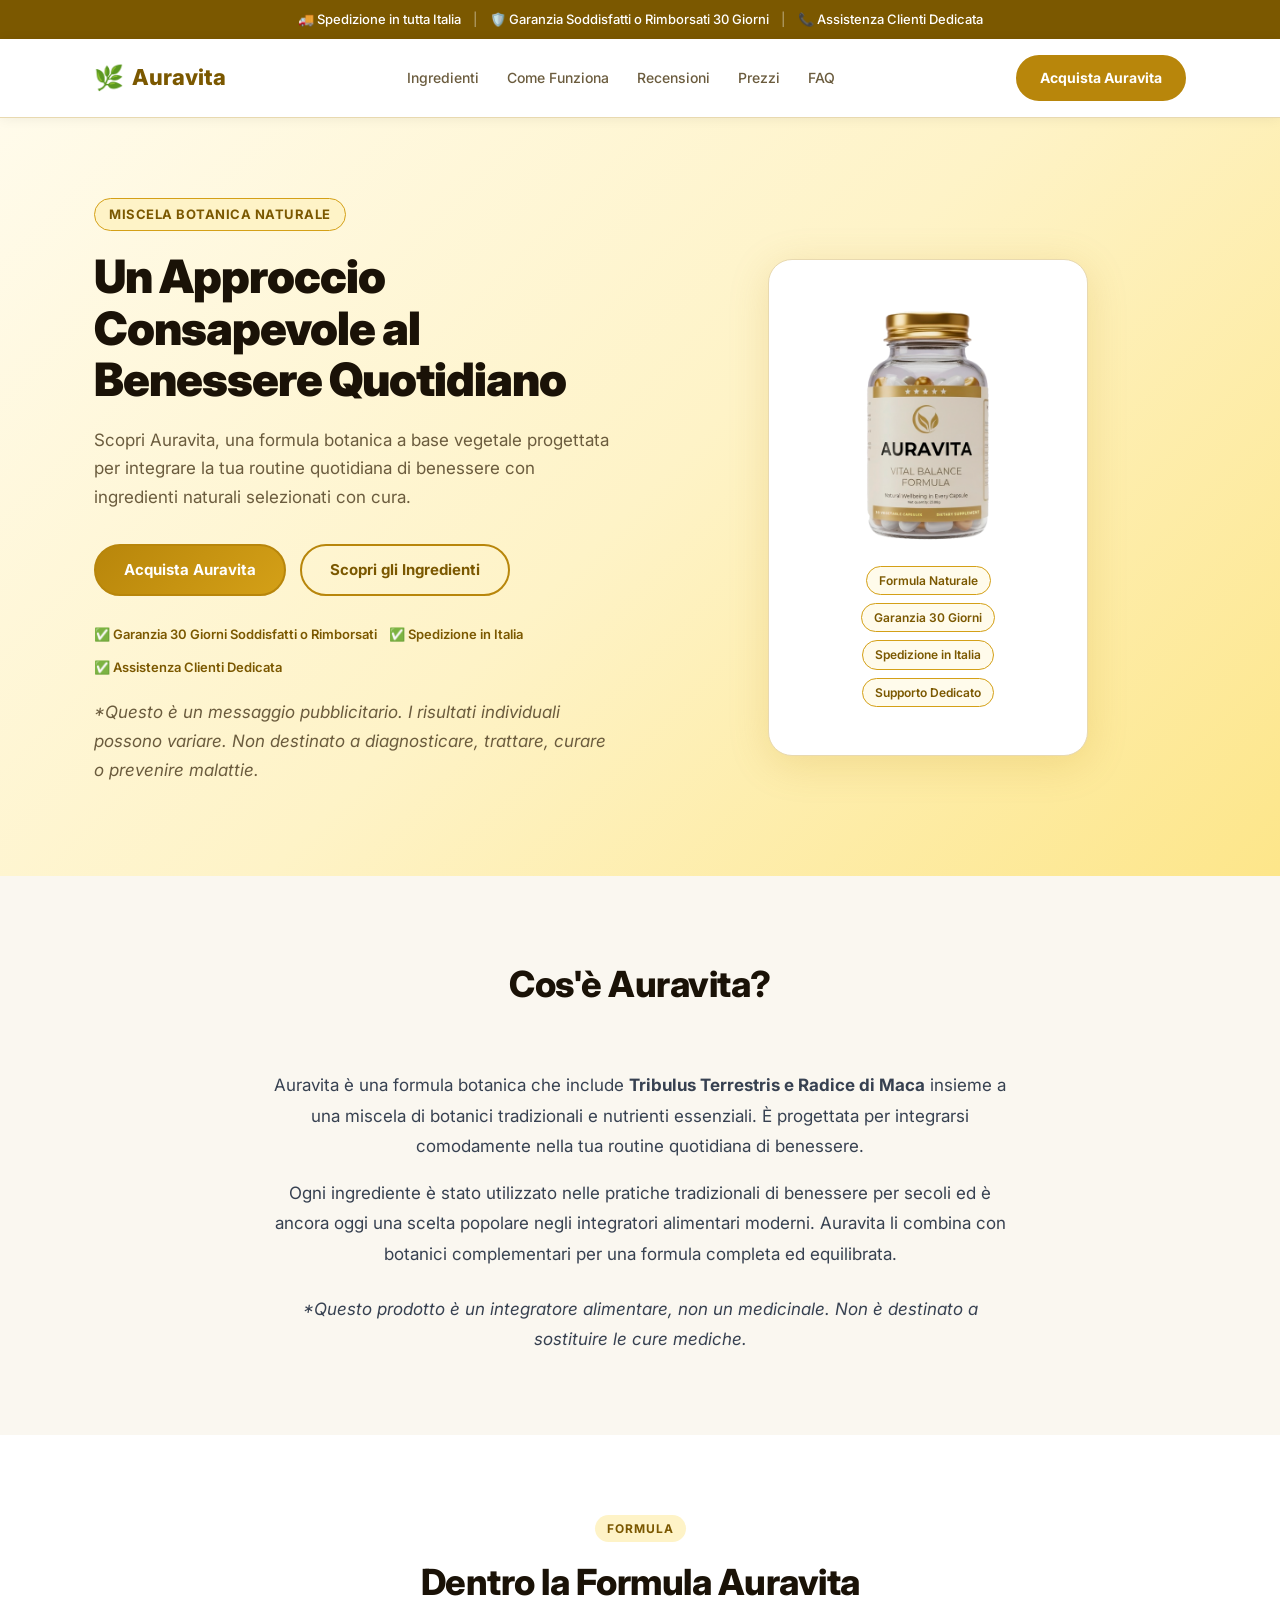
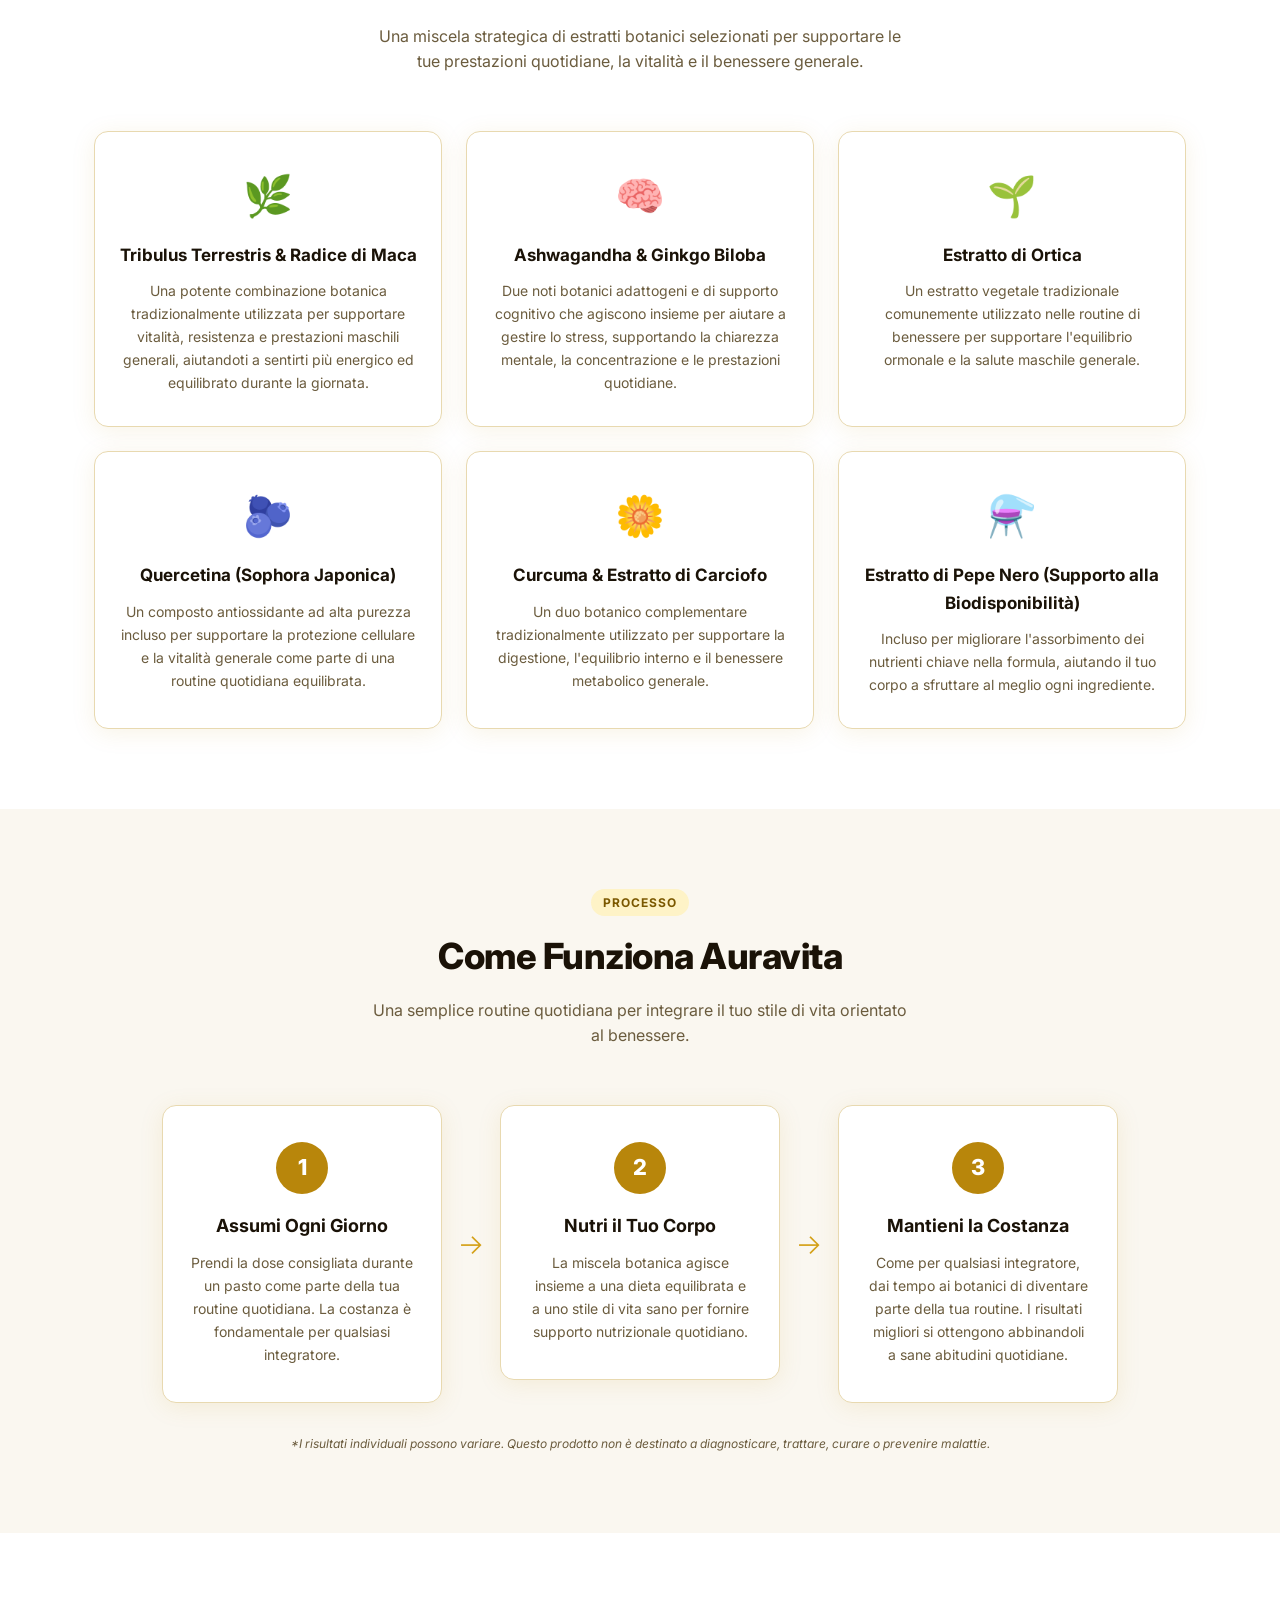
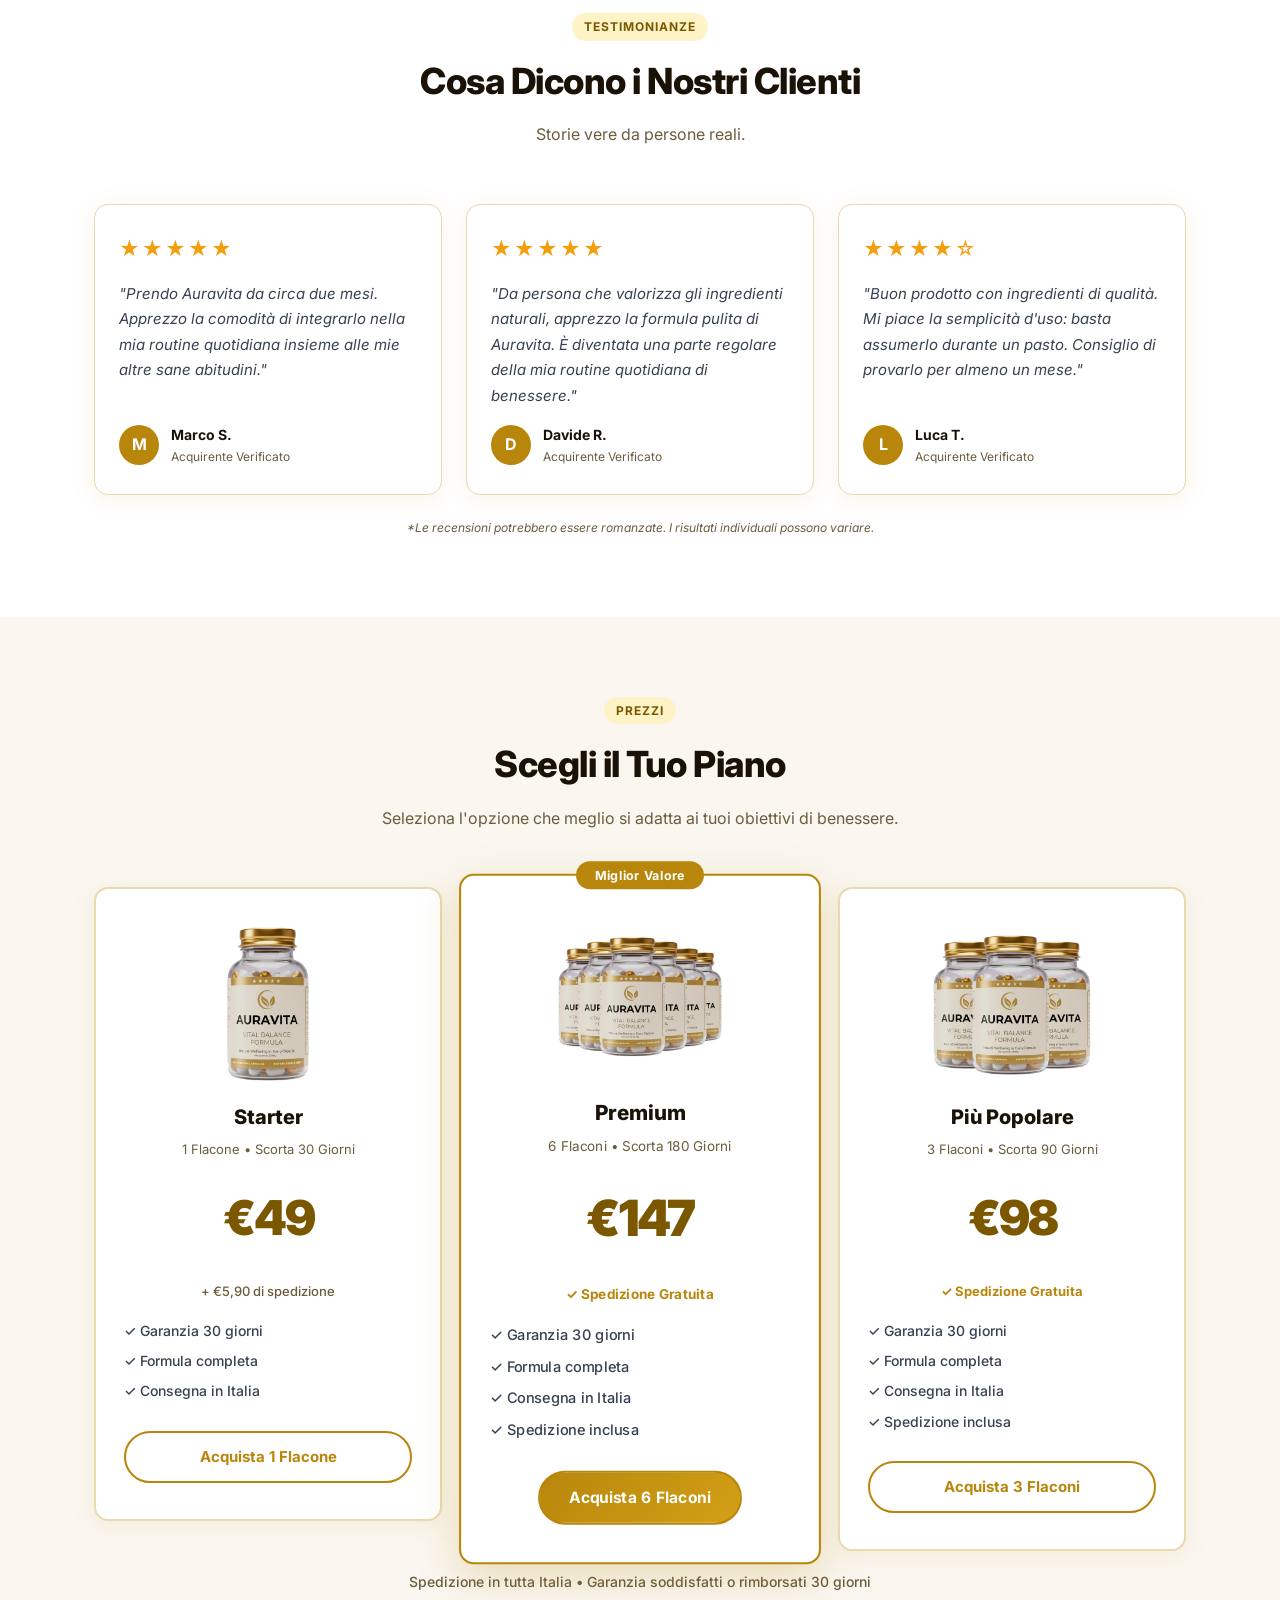
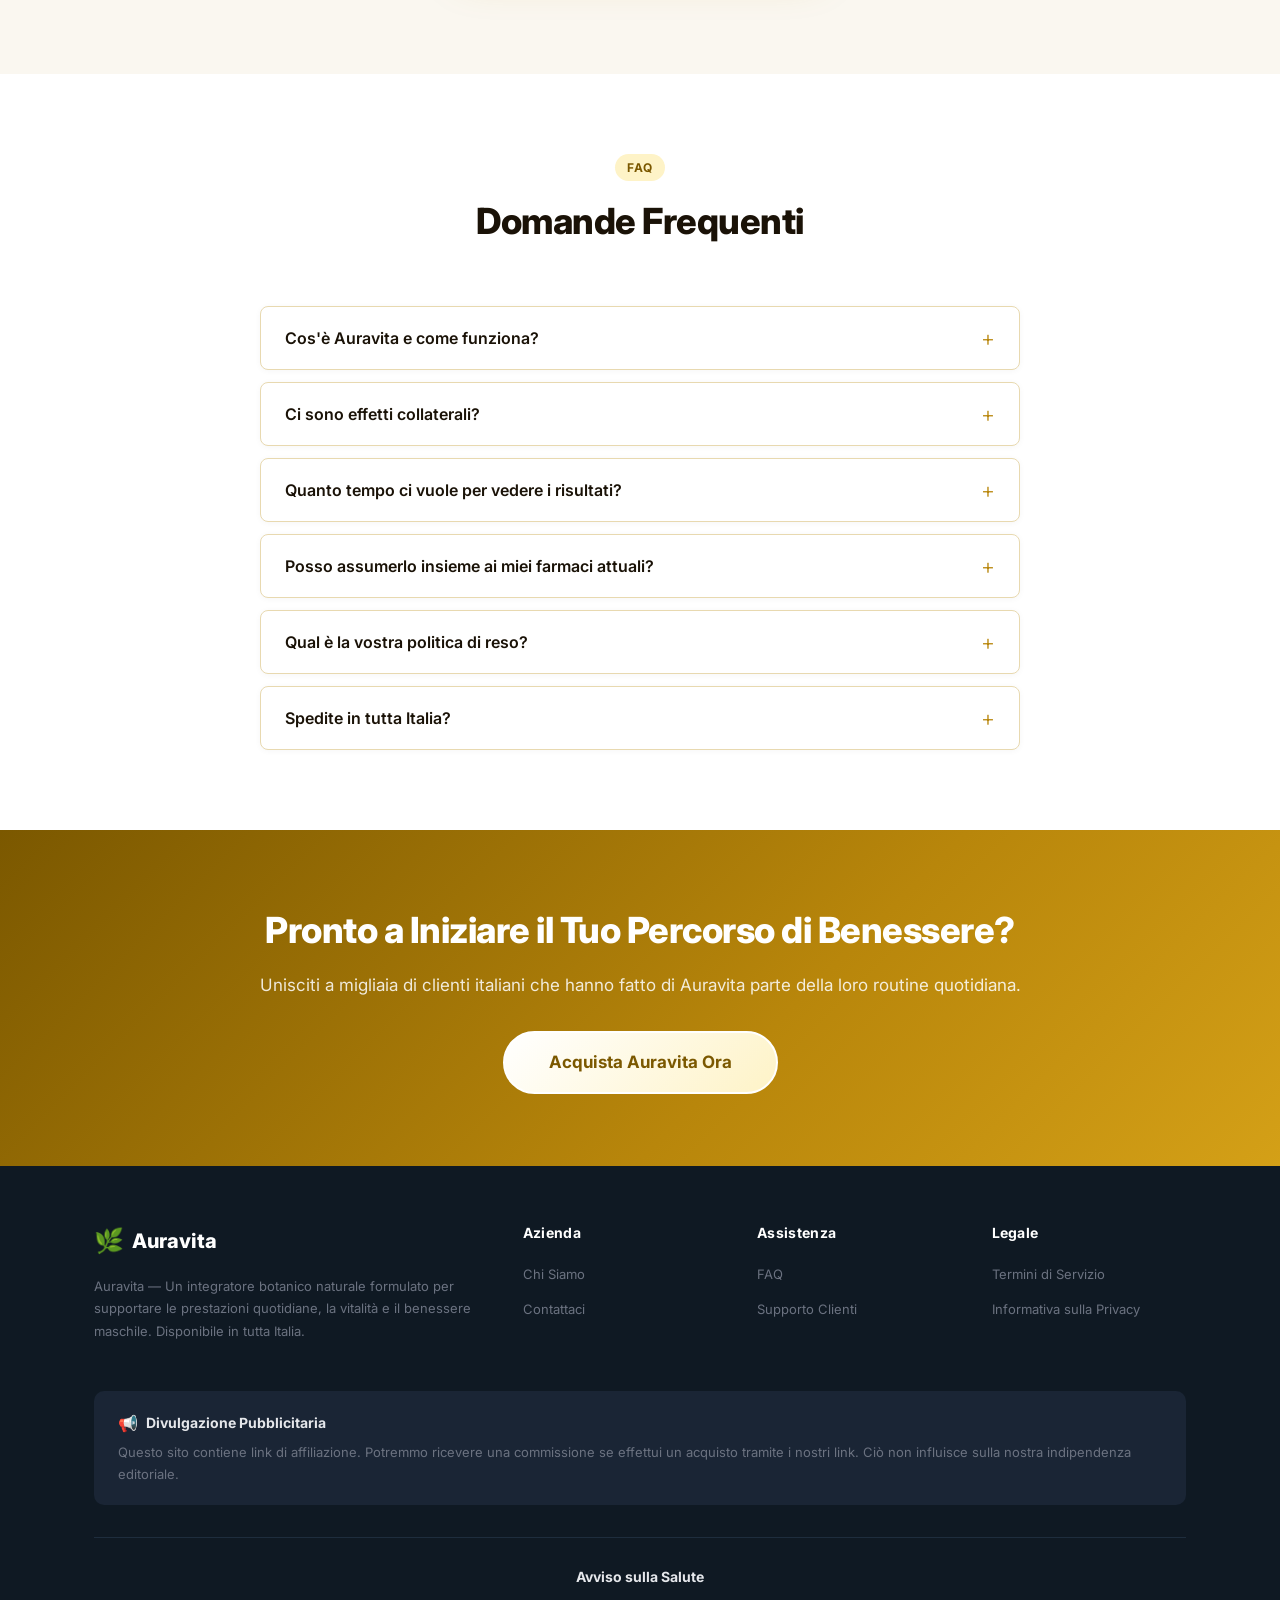
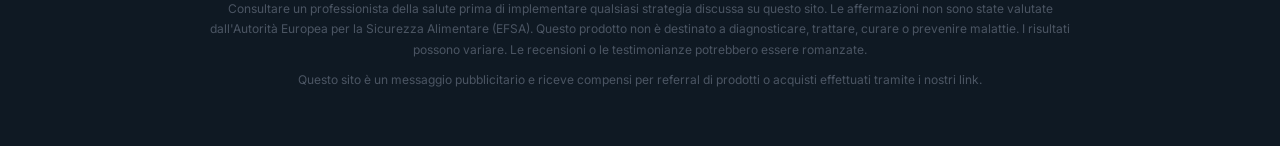
==== commit 321b10f8: "Add files via upload" ====
--- a/index.html
+++ b/index.html
@@ -397,7 +397,6 @@
         <p>Questo sito è un messaggio pubblicitario e riceve compensi per referral di prodotti o acquisti effettuati tramite i nostri link.</p>
       </div>
 
-      <p class="footer-copy">© 2025 Auravita. Tutti i diritti riservati. | P.IVA: IT000000000</p>
     </div>
   </footer>
 
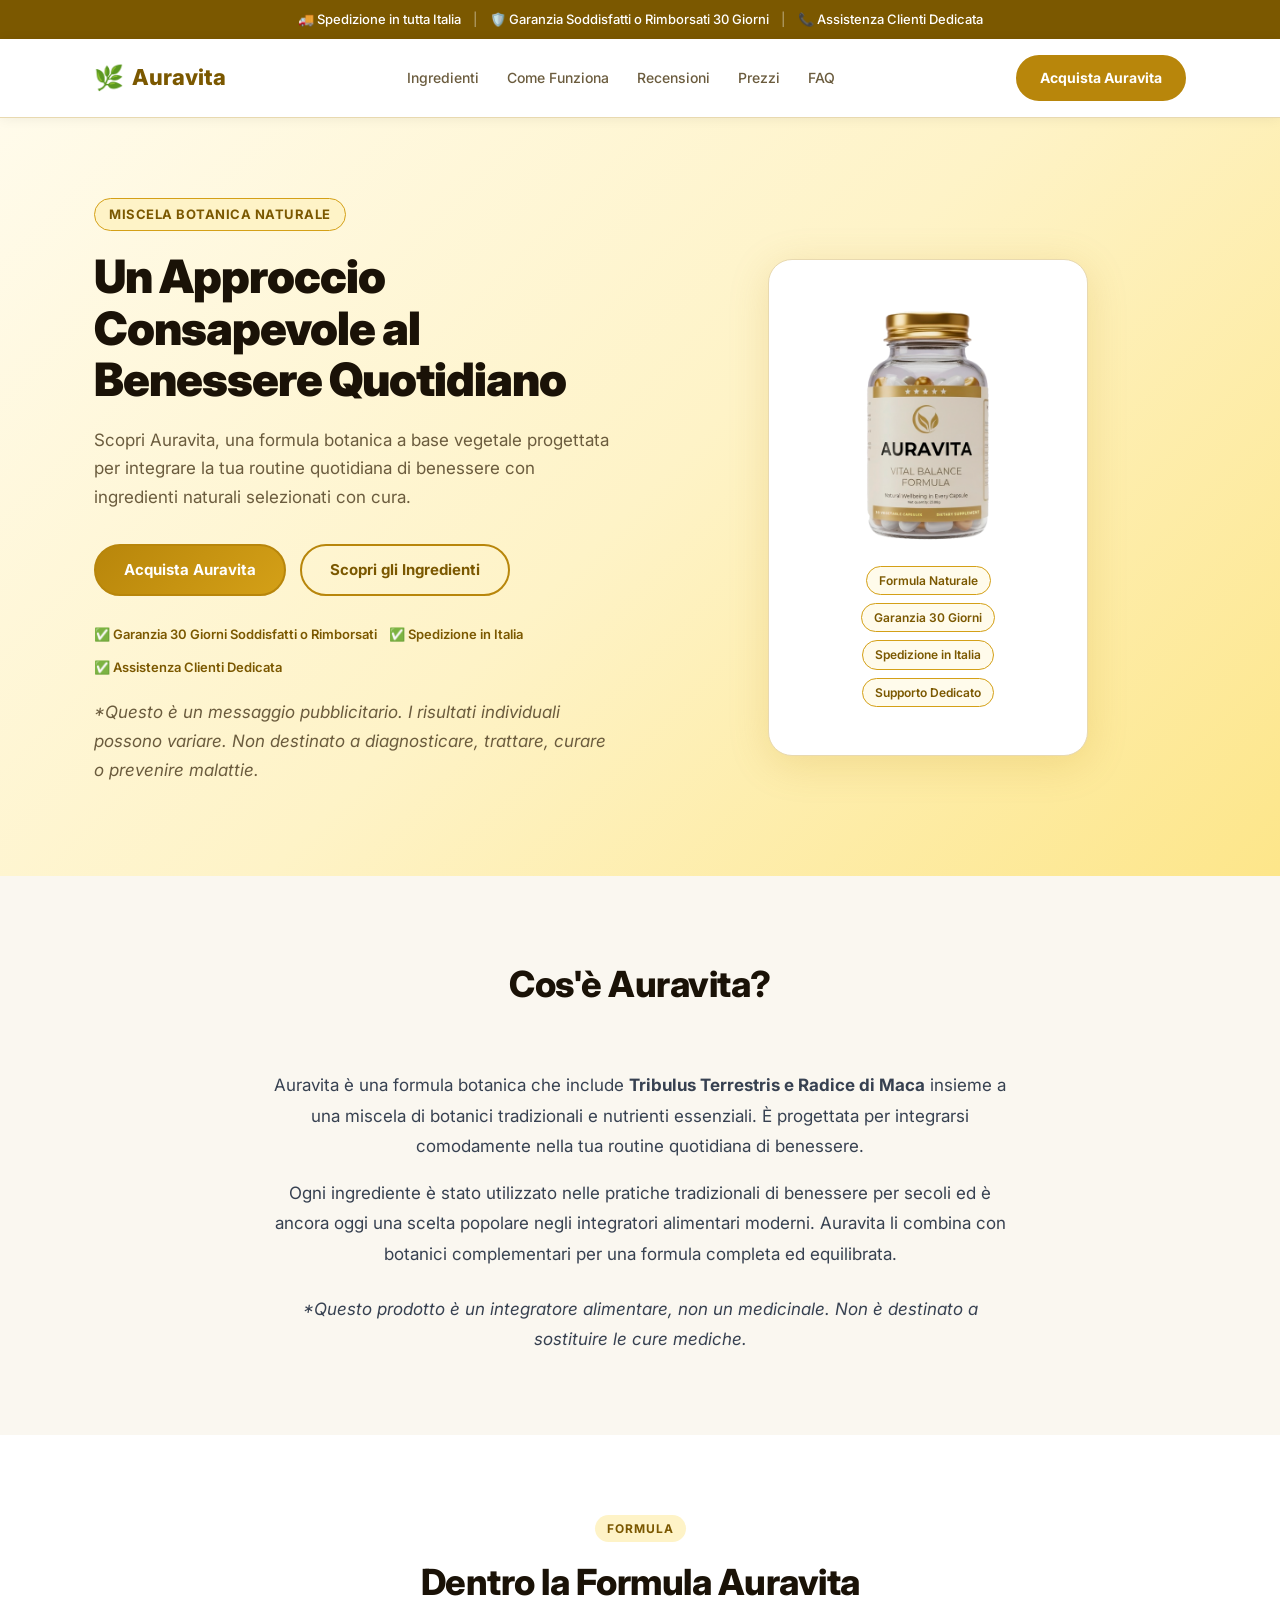
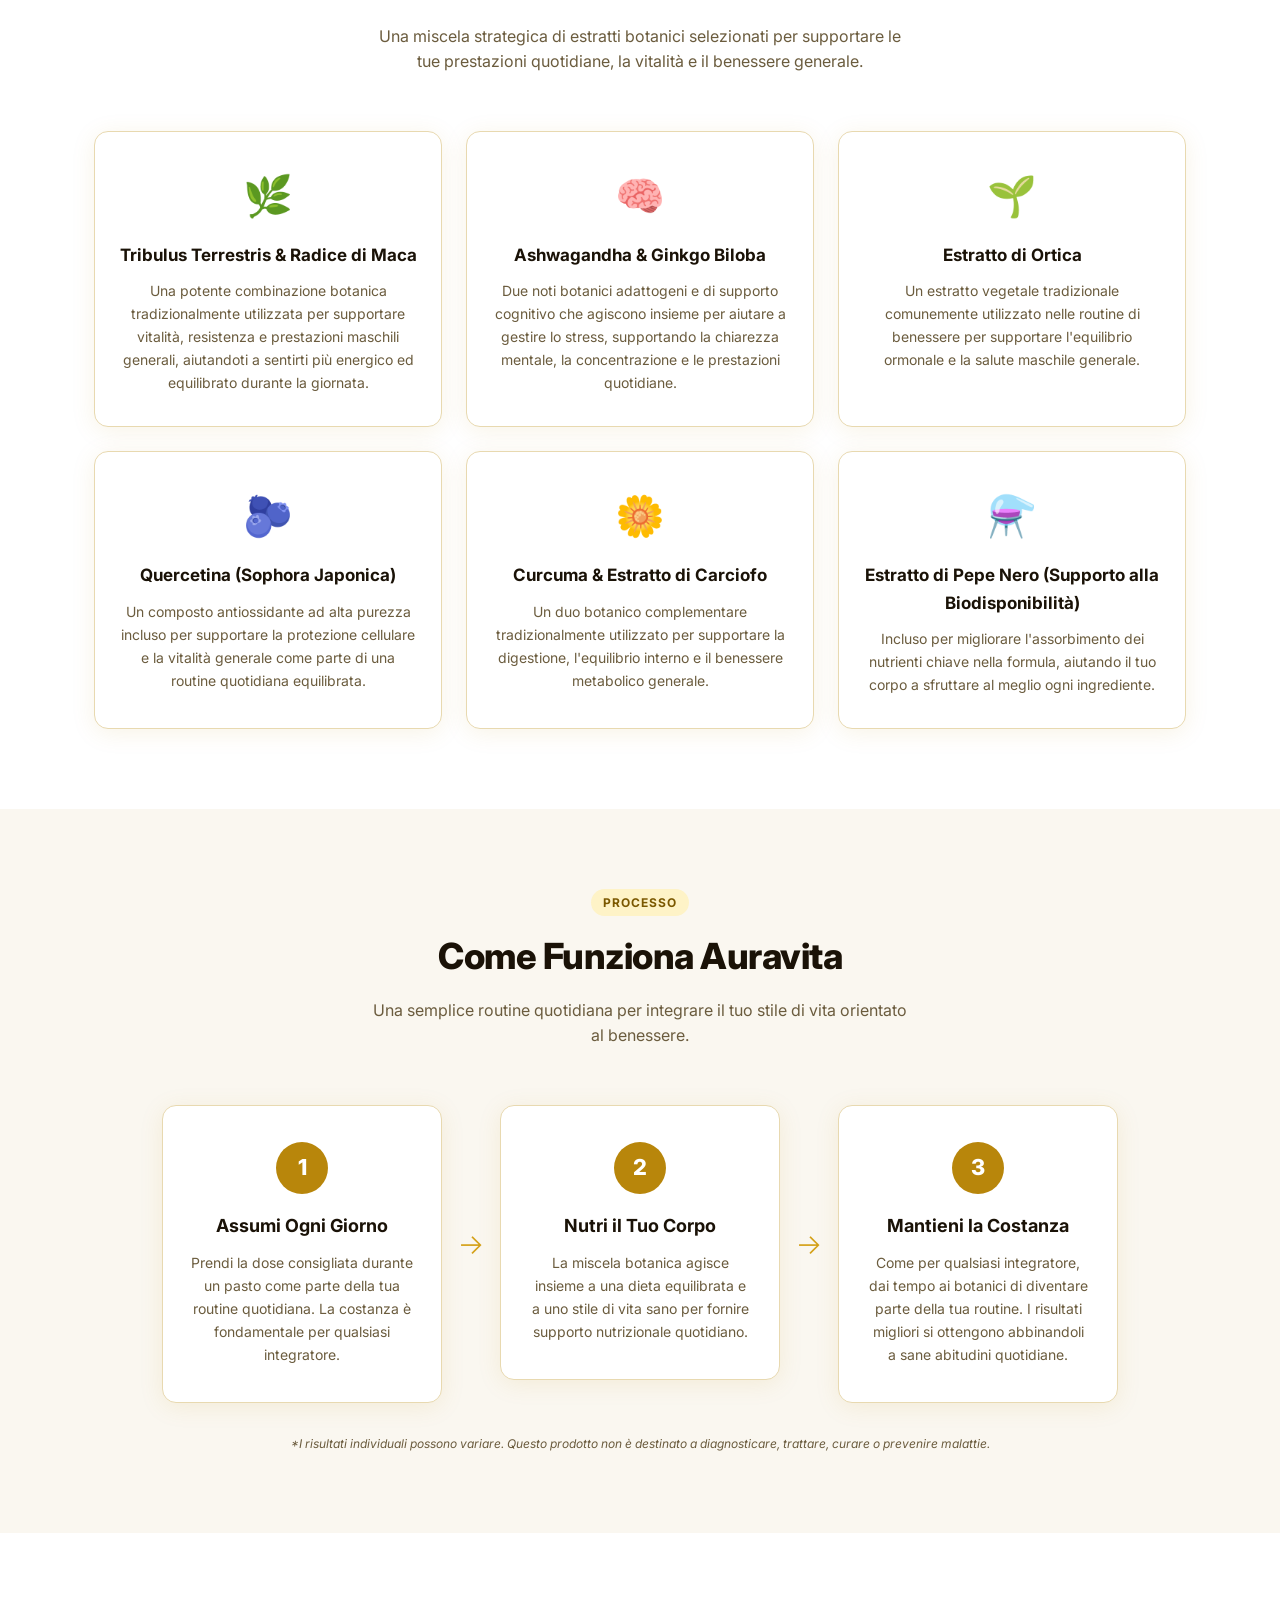
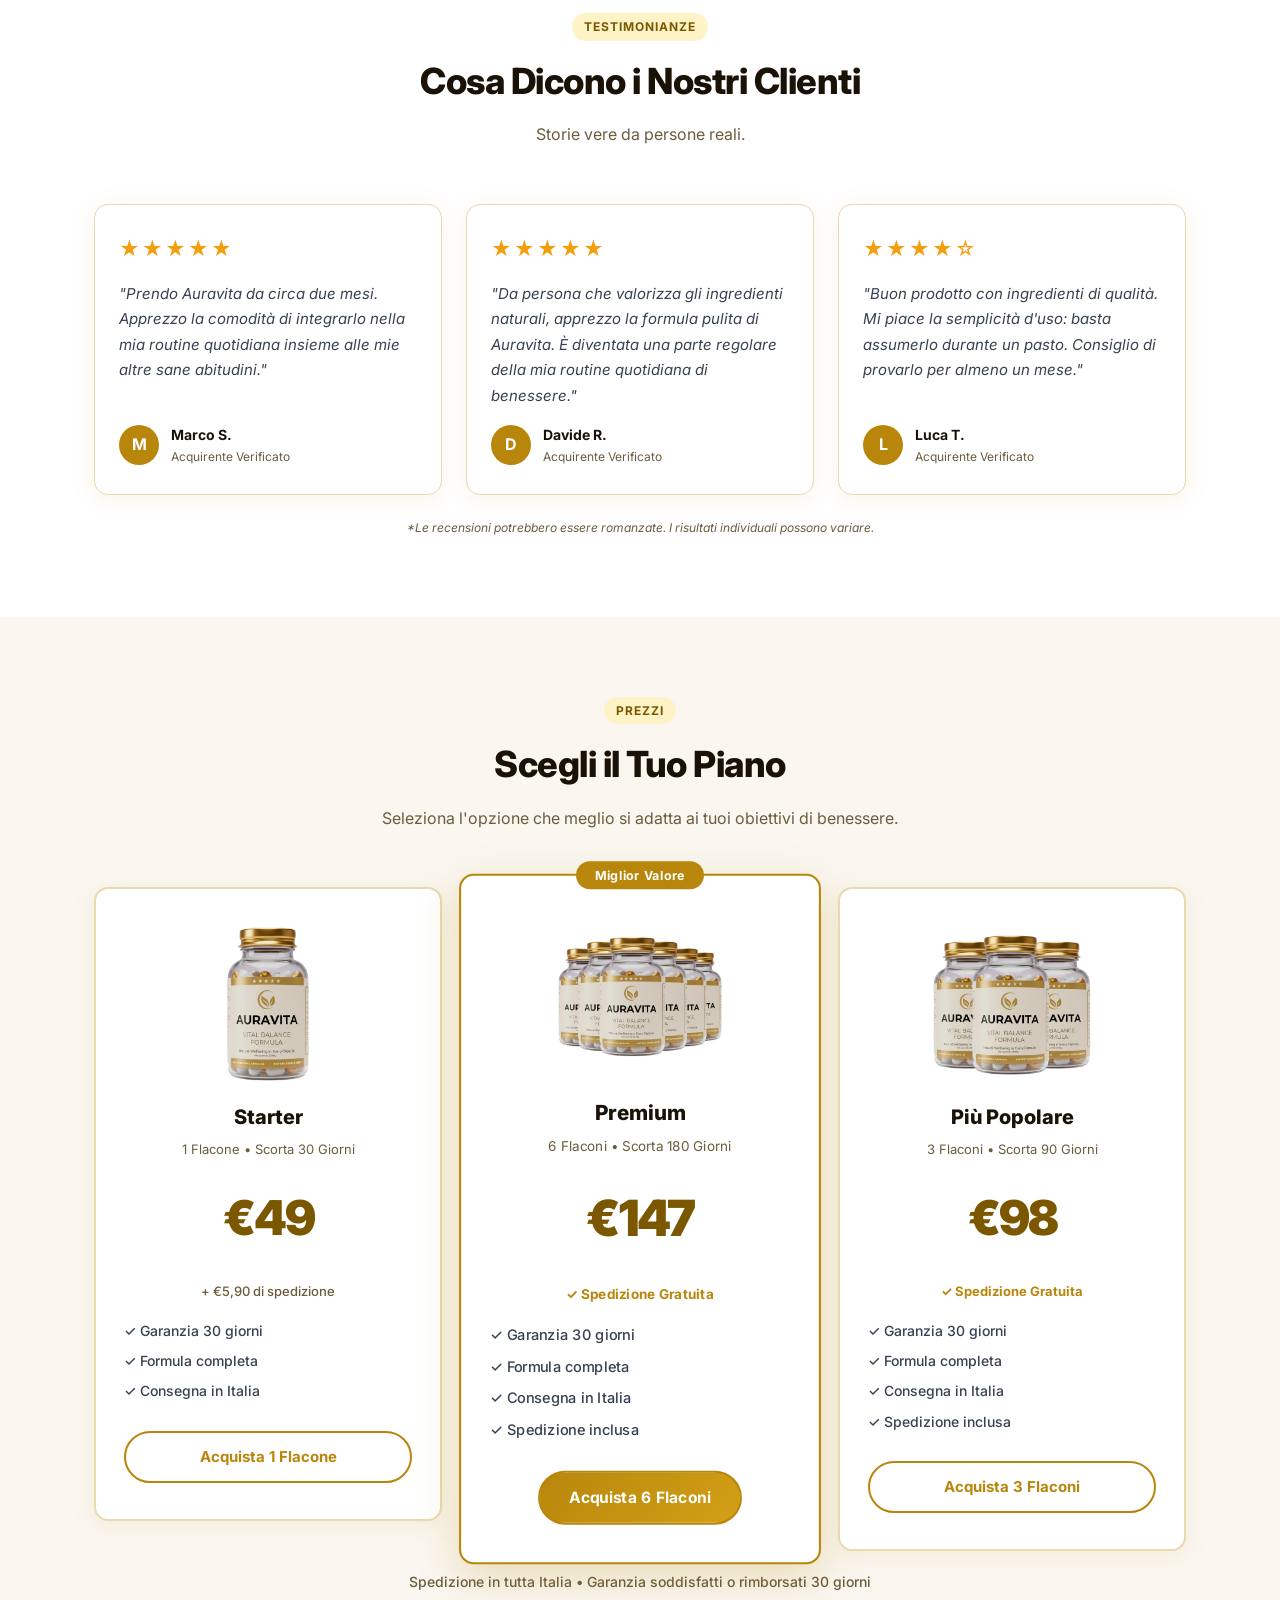
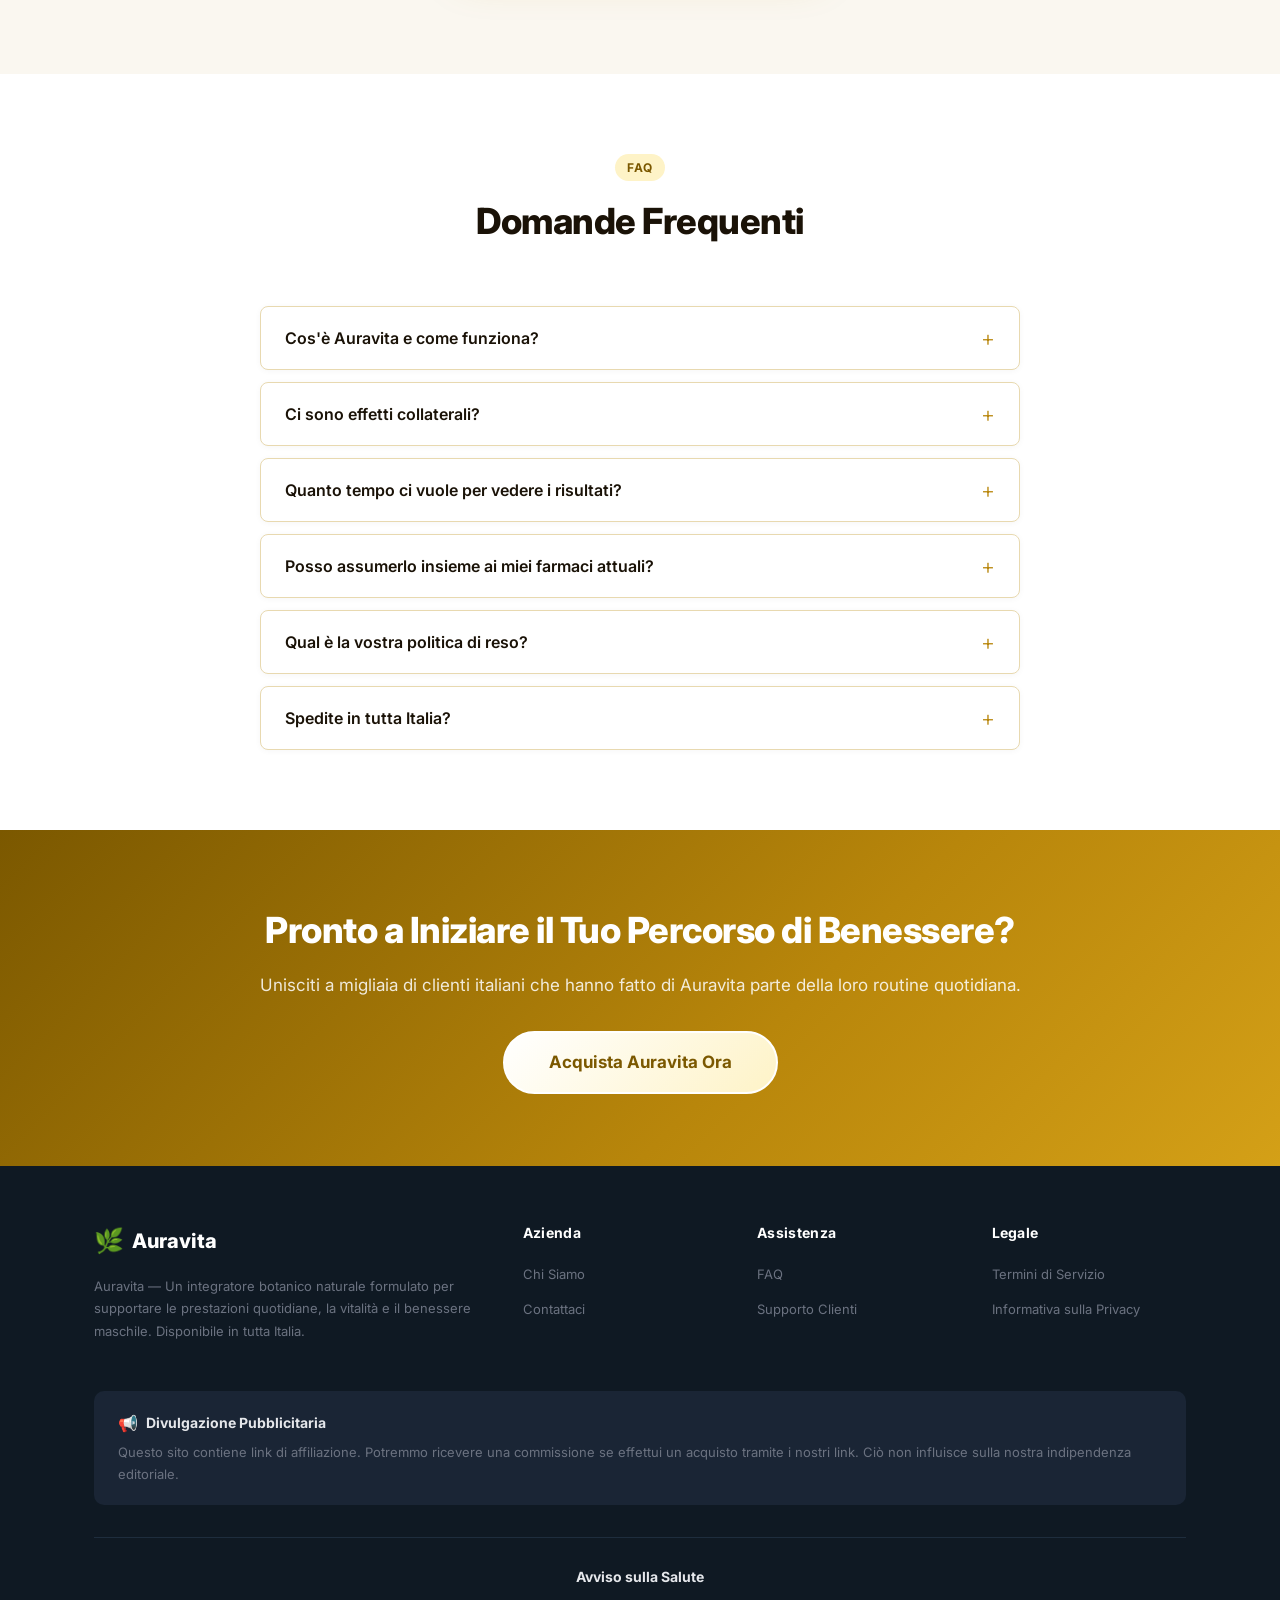
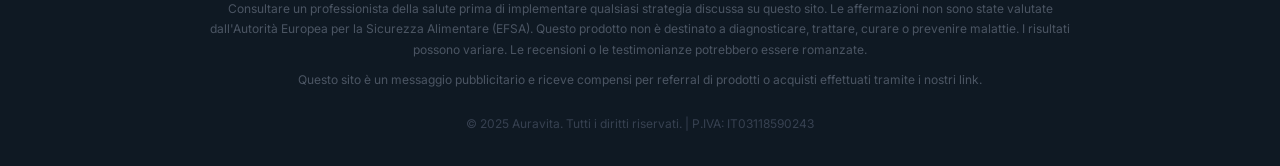
==== commit 2e3ae56b: "Add files via upload" ====
--- a/index.html
+++ b/index.html
@@ -396,6 +396,7 @@
         <p>Consultare un professionista della salute prima di implementare qualsiasi strategia discussa su questo sito. Le affermazioni non sono state valutate dall'Autorità Europea per la Sicurezza Alimentare (EFSA). Questo prodotto non è destinato a diagnosticare, trattare, curare o prevenire malattie. I risultati possono variare. Le recensioni o le testimonianze potrebbero essere romanzate.</p>
         <p>Questo sito è un messaggio pubblicitario e riceve compensi per referral di prodotti o acquisti effettuati tramite i nostri link.</p>
       </div>
+      <p class="footer-copy">© 2025 Auravita. Tutti i diritti riservati. | P.IVA: IT03118590243</p>
 
     </div>
   </footer>
